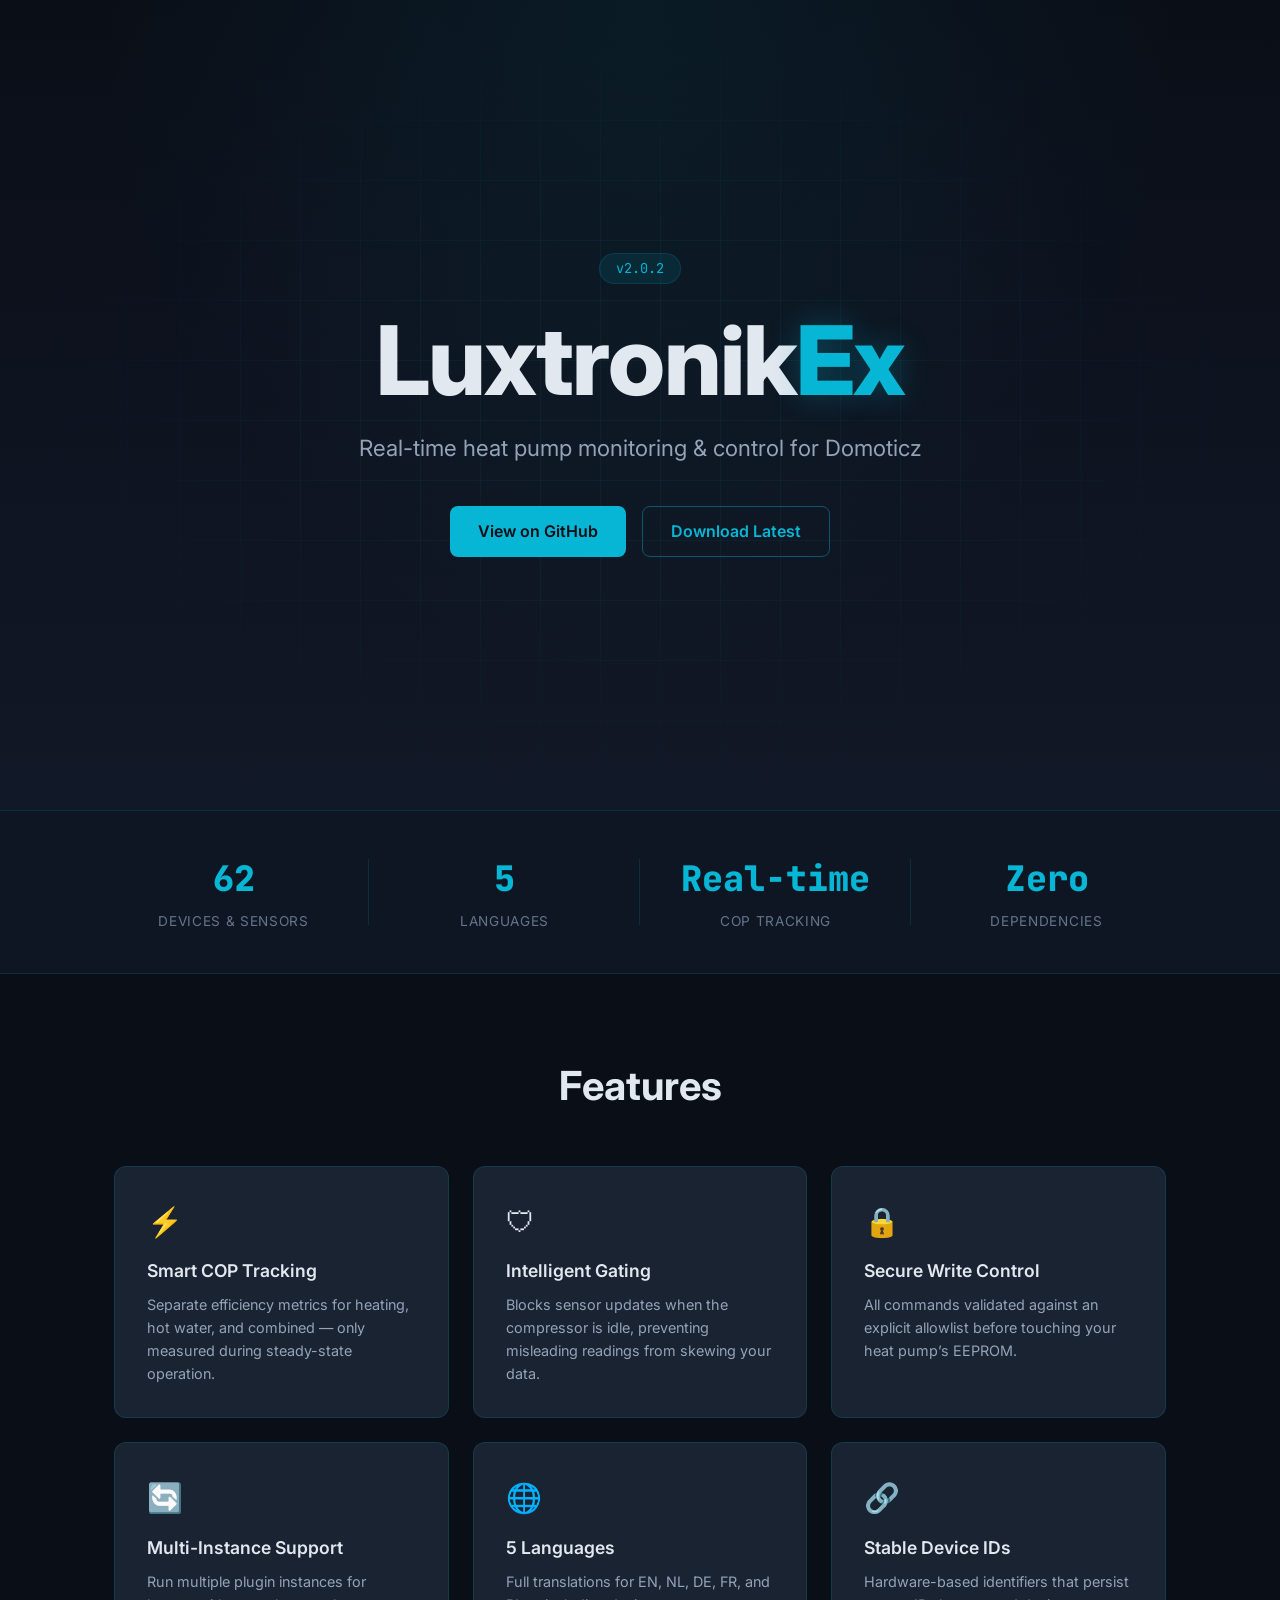
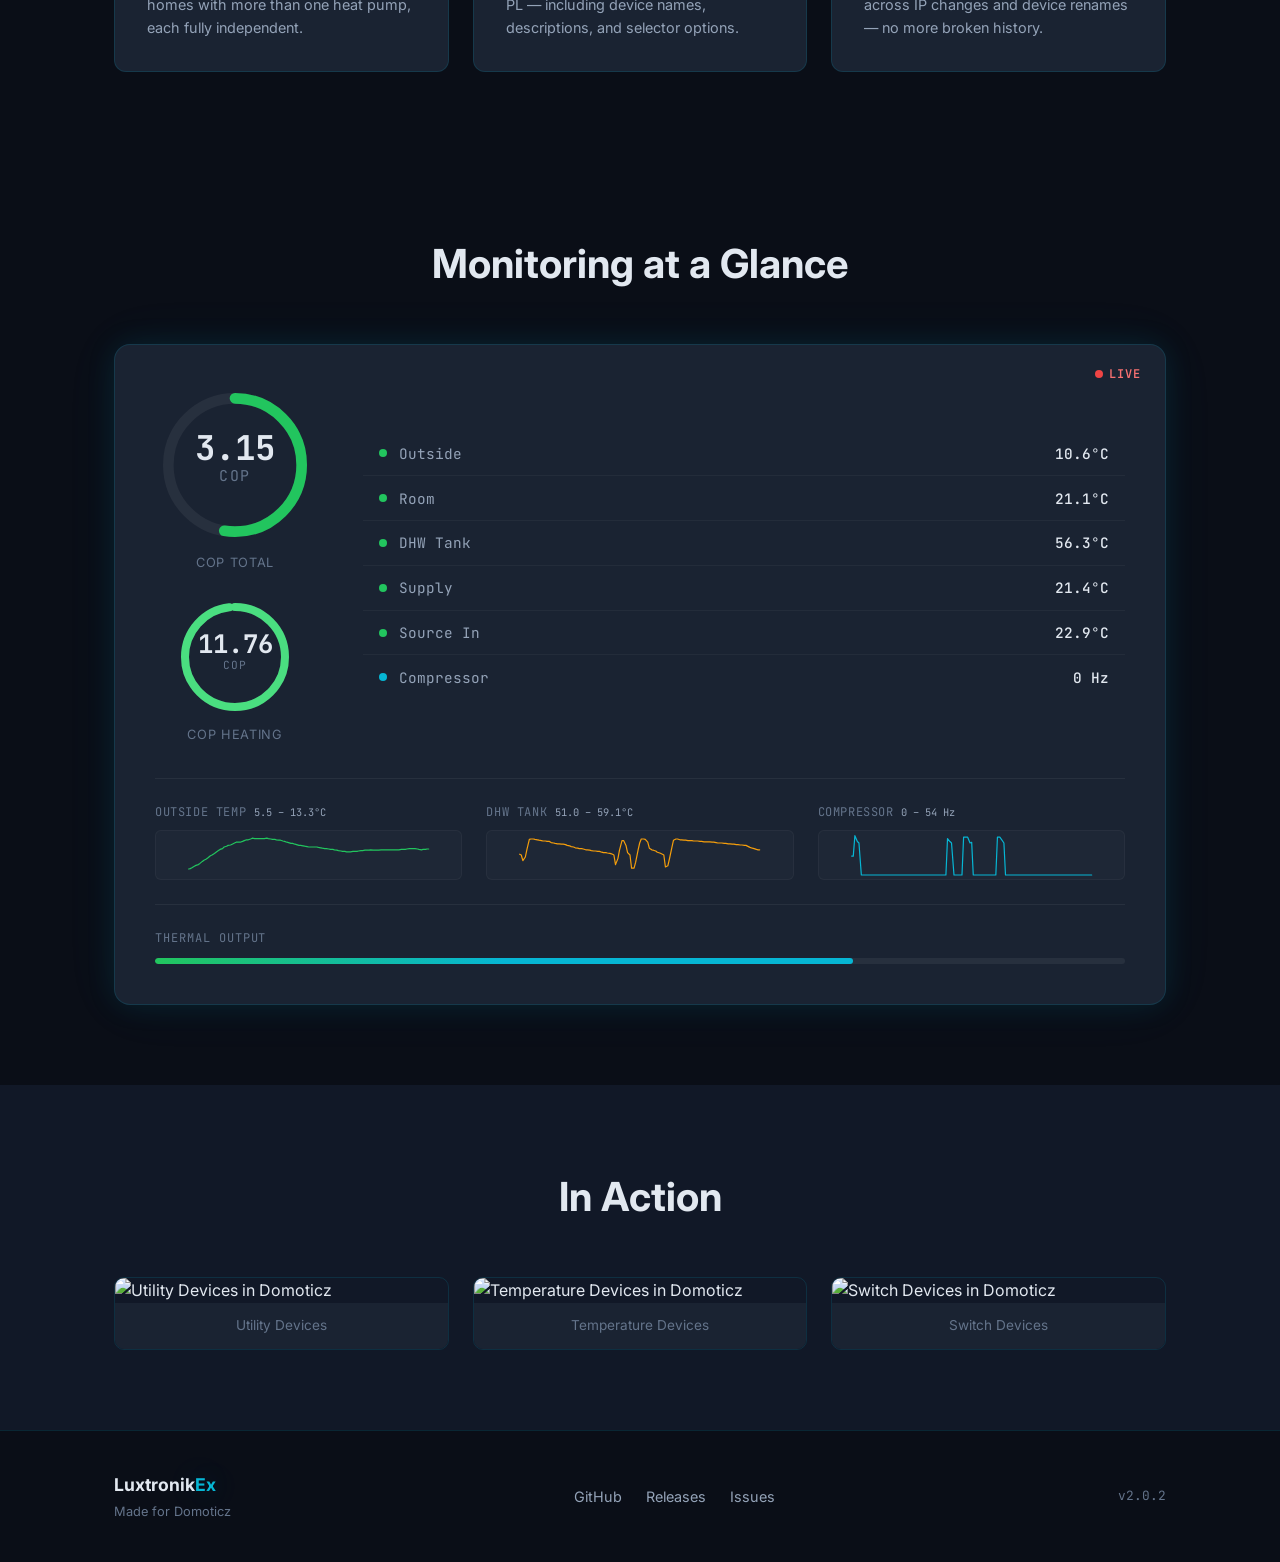
==== site/index.html @ 87056dfa "fix(site): revert stats bar to plugin-focused metrics Co-Authored-By: Claude Opus 4.6 <noreply@anthr" ====
<!DOCTYPE html>
<html lang="en">
<head>
    <meta charset="UTF-8">
    <meta name="viewport" content="width=device-width, initial-scale=1.0">
    <title>Luxtronik Domoticz Plugin v2</title>
    <meta name="description" content="Real-time heat pump monitoring and control for Domoticz. 62 devices, 5 languages, smart COP tracking.">
    <link rel="preconnect" href="https://fonts.googleapis.com">
    <link rel="preconnect" href="https://fonts.gstatic.com" crossorigin>
    <link href="https://fonts.googleapis.com/css2?family=Inter:wght@400;500;600;700;800&family=JetBrains+Mono:wght@400;500&display=swap" rel="stylesheet">
    <link rel="stylesheet" href="style.css">
</head>
<body>
    <!-- Hero -->
    <section id="hero" class="hero">
        <div class="hero__grid-overlay"></div>
        <div class="container hero__content">
            <span class="hero__version">v2.0.2</span>
            <h1 class="hero__title">Luxtronik<span class="hero__title-accent">Ex</span></h1>
            <p class="hero__tagline">Real-time heat pump monitoring &amp; control for Domoticz</p>
            <div class="hero__actions">
                <a href="https://github.com/Rouzax/luxtronik-domoticz-plugin-v2" class="btn btn--primary">View on GitHub</a>
                <a href="https://github.com/Rouzax/luxtronik-domoticz-plugin-v2/releases/latest" class="btn btn--outline">Download Latest</a>
            </div>
        </div>
    </section>

    <!-- Stats -->
    <section id="stats" class="stats">
        <div class="container stats__grid">
            <div class="stats__item">
                <span class="stats__number">62</span>
                <span class="stats__label">Devices &amp; Sensors</span>
            </div>
            <div class="stats__item">
                <span class="stats__number">5</span>
                <span class="stats__label">Languages</span>
            </div>
            <div class="stats__item">
                <span class="stats__number">Real-time</span>
                <span class="stats__label">COP Tracking</span>
            </div>
            <div class="stats__item">
                <span class="stats__number">Zero</span>
                <span class="stats__label">Dependencies</span>
            </div>
        </div>
    </section>

    <!-- Features -->
    <section id="features" class="features">
        <div class="container">
            <h2 class="section__title">Features</h2>
            <div class="features__grid">
                <div class="feature-card">
                    <div class="feature-card__icon">&#x26A1;</div>
                    <h3 class="feature-card__title">Smart COP Tracking</h3>
                    <p class="feature-card__desc">Separate efficiency metrics for heating, hot water, and combined &mdash; only measured during steady-state operation.</p>
                </div>
                <div class="feature-card">
                    <div class="feature-card__icon">&#x1F6E1;</div>
                    <h3 class="feature-card__title">Intelligent Gating</h3>
                    <p class="feature-card__desc">Blocks sensor updates when the compressor is idle, preventing misleading readings from skewing your data.</p>
                </div>
                <div class="feature-card">
                    <div class="feature-card__icon">&#x1F512;</div>
                    <h3 class="feature-card__title">Secure Write Control</h3>
                    <p class="feature-card__desc">All commands validated against an explicit allowlist before touching your heat pump&rsquo;s EEPROM.</p>
                </div>
                <div class="feature-card">
                    <div class="feature-card__icon">&#x1F504;</div>
                    <h3 class="feature-card__title">Multi-Instance Support</h3>
                    <p class="feature-card__desc">Run multiple plugin instances for homes with more than one heat pump, each fully independent.</p>
                </div>
                <div class="feature-card">
                    <div class="feature-card__icon">&#x1F310;</div>
                    <h3 class="feature-card__title">5 Languages</h3>
                    <p class="feature-card__desc">Full translations for EN, NL, DE, FR, and PL &mdash; including device names, descriptions, and selector options.</p>
                </div>
                <div class="feature-card">
                    <div class="feature-card__icon">&#x1F517;</div>
                    <h3 class="feature-card__title">Stable Device IDs</h3>
                    <p class="feature-card__desc">Hardware-based identifiers that persist across IP changes and device renames &mdash; no more broken history.</p>
                </div>
            </div>
        </div>
    </section>

    <!-- Dashboard Preview -->
    <section id="dashboard" class="dashboard">
        <div class="container">
            <h2 class="section__title">Monitoring at a Glance</h2>
            <div class="dashboard__panel">
                <div class="dashboard__live-badge">
                    <span class="dashboard__live-dot"></span>
                    LIVE
                </div>
                <div class="dashboard__content">
                    <div class="dashboard__gauges">
                        <div class="dashboard__gauge-block">
                            <svg class="dashboard__gauge" viewBox="0 0 120 120" width="160" height="160">
                                <circle class="dashboard__gauge-track" cx="60" cy="60" r="50" />
                                <circle class="dashboard__gauge-fill dashboard__gauge-fill--cop1" cx="60" cy="60" r="50" />
                                <text x="60" y="56" class="dashboard__gauge-value">3.15</text>
                                <text x="60" y="72" class="dashboard__gauge-unit">COP</text>
                            </svg>
                            <span class="dashboard__gauge-label">COP Total</span>
                        </div>
                        <div class="dashboard__gauge-block dashboard__gauge-block--small">
                            <svg class="dashboard__gauge" viewBox="0 0 120 120" width="120" height="120">
                                <circle class="dashboard__gauge-track" cx="60" cy="60" r="50" />
                                <circle class="dashboard__gauge-fill dashboard__gauge-fill--cop2" cx="60" cy="60" r="50" />
                                <text x="60" y="56" class="dashboard__gauge-value">11.76</text>
                                <text x="60" y="72" class="dashboard__gauge-unit">COP</text>
                            </svg>
                            <span class="dashboard__gauge-label">COP Heating</span>
                        </div>
                    </div>
                    <div class="dashboard__metrics">
                        <div class="dashboard__metric">
                            <span class="dashboard__dot dashboard__dot--green"></span>
                            <span class="dashboard__metric-name">Outside</span>
                            <span class="dashboard__metric-value">10.6°C</span>
                        </div>
                        <div class="dashboard__metric">
                            <span class="dashboard__dot dashboard__dot--green"></span>
                            <span class="dashboard__metric-name">Room</span>
                            <span class="dashboard__metric-value">21.1°C</span>
                        </div>
                        <div class="dashboard__metric">
                            <span class="dashboard__dot dashboard__dot--green"></span>
                            <span class="dashboard__metric-name">DHW Tank</span>
                            <span class="dashboard__metric-value">56.3°C</span>
                        </div>
                        <div class="dashboard__metric">
                            <span class="dashboard__dot dashboard__dot--green"></span>
                            <span class="dashboard__metric-name">Supply</span>
                            <span class="dashboard__metric-value">21.4°C</span>
                        </div>
                        <div class="dashboard__metric">
                            <span class="dashboard__dot dashboard__dot--green"></span>
                            <span class="dashboard__metric-name">Source In</span>
                            <span class="dashboard__metric-value">22.9°C</span>
                        </div>
                        <div class="dashboard__metric">
                            <span class="dashboard__dot dashboard__dot--cyan dashboard__dot--pulse"></span>
                            <span class="dashboard__metric-name">Compressor</span>
                            <span class="dashboard__metric-value">0 Hz</span>
                        </div>
                    </div>
                </div>
                <div class="dashboard__sparklines">
                    <div class="dashboard__sparkline">
                        <span class="dashboard__sparkline-label">Outside Temp <span class="dashboard__sparkline-range">5.5 – 13.3°C</span></span>
                        <svg viewBox="0 0 300 60" class="dashboard__sparkline-svg">
                            <path class="dashboard__sparkline-path dashboard__sparkline-path--temp" d="M0.0,47.5 L2.0,47.0 L4.0,46.0 L7.1,44.0 L9.1,43.0 L12.1,42.0 L14.1,40.5 L17.1,38.0 L19.1,36.5 L22.1,35.0 L24.2,33.5 L27.2,31.0 L29.2,30.0 L32.2,28.0 L34.2,26.5 L37.2,24.5 L39.3,23.0 L42.3,22.0 L44.3,20.0 L47.3,19.0 L49.3,18.0 L52.3,17.5 L54.4,16.5 L57.4,15.0 L59.4,14.0 L62.4,14.0 L64.4,14.0 L67.4,13.0 L69.5,12.0 L72.5,11.0 L74.5,11.0 L77.5,10.0 L79.5,9.0 L82.6,9.5 L84.6,9.5 L87.6,9.5 L89.6,9.5 L92.6,9.5 L94.6,9.5 L97.7,9.0 L99.7,9.5 L102.7,10.0 L104.7,10.5 L107.7,10.5 L109.7,11.0 L112.8,11.5 L114.8,11.5 L117.8,12.5 L119.8,13.0 L122.8,14.0 L124.8,14.5 L127.9,15.5 L129.9,15.5 L132.9,16.5 L134.9,17.0 L137.9,18.0 L139.9,18.0 L143.0,18.5 L145.0,19.0 L148.0,19.5 L150.0,20.0 L152.0,20.0 L155.0,20.0 L157.0,20.0 L160.1,20.0 L162.1,20.5 L165.1,21.0 L167.1,21.5 L170.1,22.0 L172.1,22.0 L175.2,22.5 L177.2,23.0 L180.2,23.0 L182.2,23.5 L185.2,24.0 L187.2,24.5 L190.3,25.0 L192.3,25.5 L195.3,25.5 L197.3,26.0 L200.3,26.0 L202.3,26.0 L205.4,25.5 L207.4,25.5 L210.4,25.5 L212.4,25.0 L215.4,24.5 L217.4,24.5 L220.5,24.0 L222.5,24.0 L225.5,24.0 L227.5,23.5 L230.5,24.0 L232.6,24.0 L235.6,24.0 L237.6,24.0 L240.6,23.5 L242.6,23.5 L245.6,23.5 L247.7,23.5 L250.7,23.5 L252.7,23.5 L255.7,23.5 L257.7,23.5 L260.7,23.5 L262.8,23.5 L265.8,23.0 L267.8,23.0 L270.8,23.0 L272.8,22.5 L275.8,22.0 L277.9,22.0 L280.9,22.0 L282.9,22.0 L285.9,22.5 L287.9,23.0 L290.9,23.5 L293.0,23.0 L296.0,23.0 L298.0,22.5 L300.0,22.5" />
                        </svg>
                    </div>
                    <div class="dashboard__sparkline">
                        <span class="dashboard__sparkline-label">DHW Tank <span class="dashboard__sparkline-range">51.0 – 59.1°C</span></span>
                        <svg viewBox="0 0 300 60" class="dashboard__sparkline-svg">
                            <path class="dashboard__sparkline-path dashboard__sparkline-path--dhw" d="M0.0,29.0 L2.0,30.0 L4.0,37.0 L7.1,32.5 L9.1,23.0 L12.1,10.5 L14.1,10.0 L17.1,10.0 L19.1,10.5 L22.1,11.0 L24.2,11.5 L27.2,12.0 L29.2,12.5 L32.2,12.5 L34.2,13.0 L37.2,13.0 L39.3,14.5 L42.3,15.0 L44.3,15.5 L47.3,16.0 L49.3,16.0 L52.3,16.5 L54.4,16.5 L57.4,17.0 L59.4,18.0 L62.4,18.5 L64.4,19.5 L67.4,20.0 L69.5,21.0 L72.5,21.5 L74.5,22.0 L77.5,22.0 L79.5,22.5 L82.6,23.5 L84.6,23.5 L87.6,24.0 L89.6,24.5 L92.6,25.0 L94.6,25.0 L97.7,25.5 L99.7,25.5 L102.7,26.5 L104.7,27.0 L107.7,27.0 L109.7,27.5 L112.8,28.0 L114.8,28.5 L117.8,30.0 L119.8,42.0 L122.8,34.5 L124.8,24.0 L127.9,12.0 L129.9,12.0 L132.9,18.0 L134.9,27.0 L137.9,30.0 L139.9,46.5 L143.0,46.5 L145.0,39.0 L148.0,24.0 L150.0,15.0 L152.0,10.0 L155.0,10.0 L157.0,10.5 L160.1,14.0 L162.1,21.5 L165.1,23.5 L167.1,24.0 L170.1,25.0 L172.1,26.5 L175.2,27.5 L177.2,28.5 L180.2,30.0 L182.2,45.0 L185.2,43.5 L187.2,35.0 L190.3,20.5 L192.3,11.5 L195.3,10.0 L197.3,10.0 L200.3,11.0 L202.3,11.0 L205.4,11.5 L207.4,11.5 L210.4,12.0 L212.4,12.0 L215.4,12.0 L217.4,12.5 L220.5,12.5 L222.5,12.5 L225.5,13.0 L227.5,13.0 L230.5,13.5 L232.6,13.5 L235.6,13.5 L237.6,13.5 L240.6,14.0 L242.6,14.0 L245.6,14.5 L247.7,15.0 L250.7,15.0 L252.7,15.0 L255.7,15.5 L257.7,15.5 L260.7,16.0 L262.8,16.0 L265.8,16.5 L267.8,16.5 L270.8,17.0 L272.8,17.0 L275.8,17.5 L277.9,17.5 L280.9,18.0 L282.9,18.0 L285.9,19.5 L287.9,20.5 L290.9,21.5 L293.0,22.0 L296.0,23.0 L298.0,23.5 L300.0,23.5" />
                        </svg>
                    </div>
                    <div class="dashboard__sparkline">
                        <span class="dashboard__sparkline-label">Compressor <span class="dashboard__sparkline-range">0 – 54 Hz</span></span>
                        <svg viewBox="0 0 300 60" class="dashboard__sparkline-svg">
                            <path class="dashboard__sparkline-path dashboard__sparkline-path--comp" d="M0.0,31.4 L2.0,31.4 L4.0,5.9 L7.1,13.2 L9.1,15.0 L12.1,55.0 L14.1,55.0 L17.1,55.0 L19.1,55.0 L22.1,55.0 L24.2,55.0 L27.2,55.0 L29.2,55.0 L32.2,55.0 L34.2,55.0 L37.2,55.0 L39.3,55.0 L42.3,55.0 L44.3,55.0 L47.3,55.0 L49.3,55.0 L52.3,55.0 L54.4,55.0 L57.4,55.0 L59.4,55.0 L62.4,55.0 L64.4,55.0 L67.4,55.0 L69.5,55.0 L72.5,55.0 L74.5,55.0 L77.5,55.0 L79.5,55.0 L82.6,55.0 L84.6,55.0 L87.6,55.0 L89.6,55.0 L92.6,55.0 L94.6,55.0 L97.7,55.0 L99.7,55.0 L102.7,55.0 L104.7,55.0 L107.7,55.0 L109.7,55.0 L112.8,55.0 L114.8,55.0 L117.8,55.0 L119.8,9.5 L122.8,13.2 L124.8,15.0 L127.9,55.0 L129.9,55.0 L132.9,55.0 L134.9,55.0 L137.9,55.0 L139.9,7.7 L143.0,7.7 L145.0,7.7 L148.0,15.0 L150.0,14.1 L152.0,55.0 L155.0,55.0 L157.0,55.0 L160.1,55.0 L162.1,55.0 L165.1,55.0 L167.1,55.0 L170.1,55.0 L172.1,55.0 L175.2,55.0 L177.2,55.0 L180.2,55.0 L182.2,7.7 L185.2,7.7 L187.2,10.5 L190.3,15.0 L192.3,55.0 L195.3,55.0 L197.3,55.0 L200.3,55.0 L202.3,55.0 L205.4,55.0 L207.4,55.0 L210.4,55.0 L212.4,55.0 L215.4,55.0 L217.4,55.0 L220.5,55.0 L222.5,55.0 L225.5,55.0 L227.5,55.0 L230.5,55.0 L232.6,55.0 L235.6,55.0 L237.6,55.0 L240.6,55.0 L242.6,55.0 L245.6,55.0 L247.7,55.0 L250.7,55.0 L252.7,55.0 L255.7,55.0 L257.7,55.0 L260.7,55.0 L262.8,55.0 L265.8,55.0 L267.8,55.0 L270.8,55.0 L272.8,55.0 L275.8,55.0 L277.9,55.0 L280.9,55.0 L282.9,55.0 L285.9,55.0 L287.9,55.0 L290.9,55.0 L293.0,55.0 L296.0,55.0 L298.0,55.0 L300.0,55.0" />
                        </svg>
                    </div>
                </div>
                <div class="dashboard__thermal">
                    <span class="dashboard__thermal-label">Thermal Output</span>
                    <div class="dashboard__thermal-bar">
                        <div class="dashboard__thermal-fill"></div>
                    </div>
                </div>
            </div>
        </div>
    </section>

    <!-- Screenshots -->
    <section id="screenshots" class="screenshots">
        <div class="container">
            <h2 class="section__title">In Action</h2>
            <div class="screenshots__grid">
                <figure class="screenshot" data-full="https://github.com/user-attachments/assets/2e36ea32-a578-4e54-835f-b9cfd6835e24">
                    <img src="https://github.com/user-attachments/assets/2e36ea32-a578-4e54-835f-b9cfd6835e24" alt="Utility Devices in Domoticz" loading="lazy">
                    <figcaption>Utility Devices</figcaption>
                </figure>
                <figure class="screenshot" data-full="https://github.com/user-attachments/assets/2f9d1438-6572-4afe-9de3-2fe99d69ca8e">
                    <img src="https://github.com/user-attachments/assets/2f9d1438-6572-4afe-9de3-2fe99d69ca8e" alt="Temperature Devices in Domoticz" loading="lazy">
                    <figcaption>Temperature Devices</figcaption>
                </figure>
                <figure class="screenshot" data-full="https://github.com/user-attachments/assets/fa9195f6-0780-49e6-961f-196bc92405cb">
                    <img src="https://github.com/user-attachments/assets/fa9195f6-0780-49e6-961f-196bc92405cb" alt="Switch Devices in Domoticz" loading="lazy">
                    <figcaption>Switch Devices</figcaption>
                </figure>
            </div>
        </div>
    </section>

    <!-- Footer -->
    <footer id="footer" class="footer">
        <div class="container footer__content">
            <div class="footer__brand">
                <span class="footer__name">Luxtronik<span class="hero__title-accent">Ex</span></span>
                <span class="footer__sub">Made for Domoticz</span>
            </div>
            <nav class="footer__links">
                <a href="https://github.com/Rouzax/luxtronik-domoticz-plugin-v2">GitHub</a>
                <a href="https://github.com/Rouzax/luxtronik-domoticz-plugin-v2/releases">Releases</a>
                <a href="https://github.com/Rouzax/luxtronik-domoticz-plugin-v2/issues">Issues</a>
            </nav>
            <span class="footer__version">v2.0.2</span>
        </div>
    </footer>

    <!-- Lightbox -->
    <div id="lightbox" class="lightbox" hidden>
        <button class="lightbox__close" aria-label="Close">&times;</button>
        <img class="lightbox__img" src="" alt="">
    </div>

    <script src="script.js"></script>
</body>
</html>
---- site/style.css ----
/* === Custom Properties === */
:root {
    --bg-primary: #0a0e17;
    --bg-secondary: #111827;
    --bg-card: #1a2332;
    --bg-stats: #0f1623;
    --text-primary: #e2e8f0;
    --text-secondary: #94a3b8;
    --text-muted: #64748b;
    --accent: #06b6d4;
    --accent-glow: rgba(6, 182, 212, 0.3);
    --accent-dim: rgba(6, 182, 212, 0.1);
    --border: rgba(6, 182, 212, 0.15);
    --border-hover: rgba(6, 182, 212, 0.4);
    --font-sans: 'Inter', -apple-system, BlinkMacSystemFont, 'Segoe UI', sans-serif;
    --font-mono: 'JetBrains Mono', 'Fira Code', monospace;
    --max-width: 1100px;
}

/* === Reset & Base === */
*, *::before, *::after { box-sizing: border-box; margin: 0; padding: 0; }

html { scroll-behavior: smooth; }

body {
    font-family: var(--font-sans);
    background: var(--bg-primary);
    color: var(--text-primary);
    line-height: 1.6;
    -webkit-font-smoothing: antialiased;
}

a { color: var(--accent); text-decoration: none; }
a:hover { text-decoration: underline; }

img { max-width: 100%; height: auto; display: block; }

.container { max-width: var(--max-width); margin: 0 auto; padding: 0 1.5rem; }

/* === Hero === */
.hero {
    position: relative;
    min-height: 90vh;
    display: flex;
    align-items: center;
    justify-content: center;
    text-align: center;
    overflow: hidden;
    background: radial-gradient(ellipse at 50% 0%, rgba(6, 182, 212, 0.08) 0%, transparent 60%),
                linear-gradient(180deg, var(--bg-primary) 0%, var(--bg-secondary) 100%);
}

.hero__grid-overlay {
    position: absolute;
    inset: 0;
    background-image:
        linear-gradient(var(--border) 1px, transparent 1px),
        linear-gradient(90deg, var(--border) 1px, transparent 1px);
    background-size: 60px 60px;
    opacity: 0.4;
    mask-image: radial-gradient(ellipse at center, black 30%, transparent 70%);
    -webkit-mask-image: radial-gradient(ellipse at center, black 30%, transparent 70%);
}

.hero__content { position: relative; z-index: 1; }

.hero__version {
    display: inline-block;
    font-family: var(--font-mono);
    font-size: 0.85rem;
    color: var(--accent);
    background: var(--accent-dim);
    border: 1px solid var(--border);
    border-radius: 999px;
    padding: 0.25rem 1rem;
    margin-bottom: 1.5rem;
}

.hero__title {
    font-size: clamp(3rem, 8vw, 6rem);
    font-weight: 800;
    letter-spacing: -0.02em;
    line-height: 1.1;
    margin-bottom: 1rem;
}

.hero__title-accent {
    color: var(--accent);
    text-shadow: 0 0 30px var(--accent-glow);
}

.hero__tagline {
    font-size: clamp(1.1rem, 2.5vw, 1.4rem);
    color: var(--text-secondary);
    max-width: 600px;
    margin: 0 auto 2.5rem;
}

.hero__actions { display: flex; gap: 1rem; justify-content: center; flex-wrap: wrap; }

/* === Buttons === */
.btn {
    display: inline-flex;
    align-items: center;
    gap: 0.5rem;
    padding: 0.75rem 1.75rem;
    border-radius: 8px;
    font-weight: 600;
    font-size: 1rem;
    transition: all 0.2s ease;
    cursor: pointer;
    text-decoration: none;
}

.btn--primary {
    background: var(--accent);
    color: var(--bg-primary);
}
.btn--primary:hover {
    background: #22d3ee;
    box-shadow: 0 0 20px var(--accent-glow);
    text-decoration: none;
}

.btn--outline {
    background: transparent;
    color: var(--accent);
    border: 1px solid var(--border-hover);
}
.btn--outline:hover {
    background: var(--accent-dim);
    border-color: var(--accent);
    text-decoration: none;
}

/* === Stats Bar === */
.stats {
    background: var(--bg-stats);
    border-top: 1px solid var(--border);
    border-bottom: 1px solid var(--border);
    padding: 2.5rem 0;
}

.stats__grid {
    display: grid;
    grid-template-columns: repeat(4, 1fr);
    gap: 2rem;
    text-align: center;
}

.stats__item {
    display: flex;
    flex-direction: column;
    gap: 0.25rem;
    position: relative;
}

.stats__item:not(:last-child)::after {
    content: '';
    position: absolute;
    right: -1rem;
    top: 10%;
    height: 80%;
    width: 1px;
    background: var(--border);
}

.stats__number {
    font-size: clamp(1.5rem, 3vw, 2.2rem);
    font-weight: 800;
    color: var(--accent);
    font-family: var(--font-mono);
}

.stats__label {
    font-size: 0.85rem;
    color: var(--text-muted);
    text-transform: uppercase;
    letter-spacing: 0.05em;
}

.stats__number--animated {
    opacity: 0;
    transition: opacity 0.8s ease-out;
}

.stats__number--animated.is-visible {
    opacity: 1;
}

@media (max-width: 640px) {
    .stats__grid { grid-template-columns: repeat(2, 1fr); }
    .stats__item:nth-child(2)::after { display: none; }
}

/* === Section Title === */
.section__title {
    text-align: center;
    font-size: clamp(1.8rem, 4vw, 2.5rem);
    font-weight: 700;
    margin-bottom: 3rem;
    color: var(--text-primary);
}

/* === Features === */
.features {
    padding: 5rem 0;
    background: var(--bg-primary);
}

.features__grid {
    display: grid;
    grid-template-columns: repeat(3, 1fr);
    gap: 1.5rem;
}

.feature-card {
    background: var(--bg-card);
    border: 1px solid var(--border);
    border-radius: 12px;
    padding: 2rem;
    transition: border-color 0.2s ease, box-shadow 0.2s ease;
}

.feature-card:hover {
    border-color: var(--border-hover);
    box-shadow: 0 0 20px var(--accent-dim);
}

.feature-card__icon {
    font-size: 1.8rem;
    margin-bottom: 0.75rem;
}

.feature-card__title {
    font-size: 1.1rem;
    font-weight: 600;
    margin-bottom: 0.5rem;
    color: var(--text-primary);
}

.feature-card__desc {
    font-size: 0.9rem;
    color: var(--text-secondary);
    line-height: 1.6;
}

@media (max-width: 900px) {
    .features__grid { grid-template-columns: repeat(2, 1fr); }
}

@media (max-width: 640px) {
    .features__grid { grid-template-columns: 1fr; }
}

/* === Dashboard Preview === */
.dashboard {
    padding: 5rem 0;
    background: var(--bg-primary);
}

.dashboard__panel {
    position: relative;
    background: var(--bg-card);
    border: 1px solid var(--border);
    border-radius: 16px;
    padding: 2.5rem;
    box-shadow: 0 0 30px var(--accent-dim), 0 0 60px rgba(6, 182, 212, 0.05);
}

.dashboard__live-badge {
    position: absolute;
    top: 1.25rem;
    right: 1.5rem;
    display: flex;
    align-items: center;
    gap: 0.4rem;
    font-family: var(--font-mono);
    font-size: 0.75rem;
    font-weight: 600;
    color: #f87171;
    text-transform: uppercase;
    letter-spacing: 0.08em;
}

.dashboard__live-dot {
    width: 8px;
    height: 8px;
    border-radius: 50%;
    background: #ef4444;
    animation: pulse 1.5s ease-in-out infinite;
}

.dashboard__content {
    display: grid;
    grid-template-columns: auto 1fr;
    gap: 3rem;
    align-items: center;
}

.dashboard__gauges {
    display: flex;
    flex-direction: column;
    align-items: center;
    gap: 1.5rem;
}

.dashboard__gauge-block {
    display: flex;
    flex-direction: column;
    align-items: center;
    gap: 0.5rem;
}

.dashboard__gauge-label {
    font-size: 0.8rem;
    color: var(--text-muted);
    text-transform: uppercase;
    letter-spacing: 0.05em;
}

.dashboard__gauge-track {
    fill: none;
    stroke: rgba(255, 255, 255, 0.06);
    stroke-width: 8;
}

.dashboard__gauge-fill {
    fill: none;
    stroke-width: 8;
    stroke-linecap: round;
    transform: rotate(-90deg);
    transform-origin: center;
    stroke-dasharray: 314.16;
    stroke-dashoffset: 314.16;
}

.dashboard__gauge-fill--cop1 {
    stroke: #22c55e;
}

.dashboard__gauge-fill--cop2 {
    stroke: #4ade80;
}

.dashboard__gauge-fill.is-animated {
    animation: gauge-fill 1.8s ease-out forwards;
}

.dashboard__gauge-fill--cop1.is-animated {
    --gauge-target: 149.23;
}

.dashboard__gauge-fill--cop2.is-animated {
    --gauge-target: 6.30;
}

.dashboard__gauge-value {
    fill: var(--text-primary);
    font-family: var(--font-mono);
    font-size: 1.6rem;
    font-weight: 700;
    text-anchor: middle;
    dominant-baseline: auto;
}

.dashboard__gauge-unit {
    fill: var(--text-muted);
    font-family: var(--font-mono);
    font-size: 0.7rem;
    text-anchor: middle;
    dominant-baseline: auto;
    text-transform: uppercase;
    letter-spacing: 0.1em;
}

.dashboard__metrics {
    display: flex;
    flex-direction: column;
    gap: 0;
}

.dashboard__metric {
    display: flex;
    align-items: center;
    gap: 0.75rem;
    padding: 0.65rem 1rem;
    border-bottom: 1px solid rgba(255, 255, 255, 0.04);
    font-family: var(--font-mono);
    font-size: 0.9rem;
}

.dashboard__metric:last-child {
    border-bottom: none;
}

.dashboard__dot {
    width: 8px;
    height: 8px;
    border-radius: 50%;
    flex-shrink: 0;
}

.dashboard__dot--green {
    background: #22c55e;
}

.dashboard__dot--cyan {
    background: var(--accent);
}

.dashboard__dot--pulse {
    animation: pulse 1.5s ease-in-out infinite;
}

.dashboard__metric-name {
    color: var(--text-secondary);
    flex: 1;
}

.dashboard__metric-value {
    color: var(--text-primary);
    font-weight: 500;
}

.dashboard__thermal {
    margin-top: 1.5rem;
    padding-top: 1.5rem;
    border-top: 1px solid rgba(255, 255, 255, 0.06);
}

.dashboard__thermal-label {
    display: block;
    font-family: var(--font-mono);
    font-size: 0.75rem;
    color: var(--text-muted);
    text-transform: uppercase;
    letter-spacing: 0.08em;
    margin-bottom: 0.6rem;
}

.dashboard__thermal-bar {
    height: 6px;
    border-radius: 3px;
    background: rgba(255, 255, 255, 0.06);
    overflow: hidden;
}

.dashboard__thermal-fill {
    width: 72%;
    height: 100%;
    border-radius: 3px;
    background: linear-gradient(90deg, #22c55e, var(--accent), #06b6d4);
    animation: bar-glow 2.5s ease-in-out infinite;
}

.dashboard__sparklines {
    display: grid;
    grid-template-columns: repeat(3, 1fr);
    gap: 1.5rem;
    margin-top: 2rem;
    padding-top: 1.5rem;
    border-top: 1px solid rgba(255, 255, 255, 0.06);
}

.dashboard__sparkline {
    display: flex;
    flex-direction: column;
    gap: 0.5rem;
}

.dashboard__sparkline-label {
    font-family: var(--font-mono);
    font-size: 0.75rem;
    color: var(--text-muted);
    text-transform: uppercase;
    letter-spacing: 0.05em;
}

.dashboard__sparkline-range {
    color: var(--text-secondary);
    font-size: 0.65rem;
    text-transform: none;
    letter-spacing: normal;
}

.dashboard__sparkline-svg {
    width: 100%;
    height: 50px;
    background: rgba(255, 255, 255, 0.02);
    border-radius: 6px;
    border: 1px solid rgba(255, 255, 255, 0.04);
}

.dashboard__sparkline-path {
    fill: none;
    stroke-width: 1.5;
    stroke-linecap: round;
    stroke-linejoin: round;
}

.dashboard__sparkline-path--temp {
    stroke: #22c55e;
}

.dashboard__sparkline-path--dhw {
    stroke: #f59e0b;
}

.dashboard__sparkline-path--comp {
    stroke: var(--accent);
}

@keyframes pulse {
    0%, 100% { opacity: 1; box-shadow: 0 0 0 0 currentColor; }
    50% { opacity: 0.5; }
}

@keyframes gauge-fill {
    from { stroke-dashoffset: 314.16; }
    to { stroke-dashoffset: var(--gauge-target, 100); }
}

@keyframes bar-glow {
    0%, 100% { opacity: 0.8; filter: brightness(1); }
    50% { opacity: 1; filter: brightness(1.3); }
}

@media (max-width: 700px) {
    .dashboard__content {
        grid-template-columns: 1fr;
        justify-items: center;
    }
    .dashboard__gauges {
        flex-direction: row;
        flex-wrap: wrap;
        justify-content: center;
    }
    .dashboard__panel {
        padding: 1.5rem;
    }
    .dashboard__sparklines { grid-template-columns: 1fr; }
}

/* === Screenshots === */
.screenshots {
    padding: 5rem 0;
    background: var(--bg-secondary);
}

.screenshots__grid {
    display: grid;
    grid-template-columns: repeat(3, 1fr);
    gap: 1.5rem;
}

.screenshot {
    cursor: pointer;
    border-radius: 10px;
    overflow: hidden;
    border: 1px solid var(--border);
    transition: border-color 0.2s ease, box-shadow 0.2s ease;
}

.screenshot:hover {
    border-color: var(--border-hover);
    box-shadow: 0 0 20px var(--accent-dim);
}

.screenshot img {
    width: 100%;
    display: block;
}

.screenshot figcaption {
    padding: 0.75rem 1rem;
    font-size: 0.85rem;
    color: var(--text-muted);
    background: var(--bg-card);
    text-align: center;
}

@media (max-width: 900px) {
    .screenshots__grid { grid-template-columns: 1fr; max-width: 600px; margin: 0 auto; }
}

/* === Lightbox === */
.lightbox {
    position: fixed;
    inset: 0;
    z-index: 1000;
    background: rgba(0, 0, 0, 0.9);
    display: flex;
    align-items: center;
    justify-content: center;
    padding: 2rem;
}

.lightbox[hidden] { display: none; }

.lightbox__img {
    max-width: 90vw;
    max-height: 90vh;
    border-radius: 8px;
    box-shadow: 0 0 40px rgba(0, 0, 0, 0.5);
}

.lightbox__close {
    position: absolute;
    top: 1.5rem;
    right: 1.5rem;
    background: none;
    border: none;
    color: var(--text-primary);
    font-size: 2rem;
    cursor: pointer;
    line-height: 1;
    padding: 0.5rem;
}

/* === Footer === */
.footer {
    padding: 2.5rem 0;
    background: var(--bg-primary);
    border-top: 1px solid var(--border);
}

.footer__content {
    display: flex;
    align-items: center;
    justify-content: space-between;
    flex-wrap: wrap;
    gap: 1rem;
}

.footer__brand {
    display: flex;
    flex-direction: column;
    gap: 0.15rem;
}

.footer__name {
    font-weight: 700;
    font-size: 1.1rem;
}

.footer__sub {
    font-size: 0.8rem;
    color: var(--text-muted);
}

.footer__links {
    display: flex;
    gap: 1.5rem;
}

.footer__links a {
    font-size: 0.9rem;
    color: var(--text-secondary);
}

.footer__links a:hover { color: var(--accent); }

.footer__version {
    font-family: var(--font-mono);
    font-size: 0.8rem;
    color: var(--text-muted);
}

@media (max-width: 640px) {
    .footer__content { flex-direction: column; text-align: center; }
}
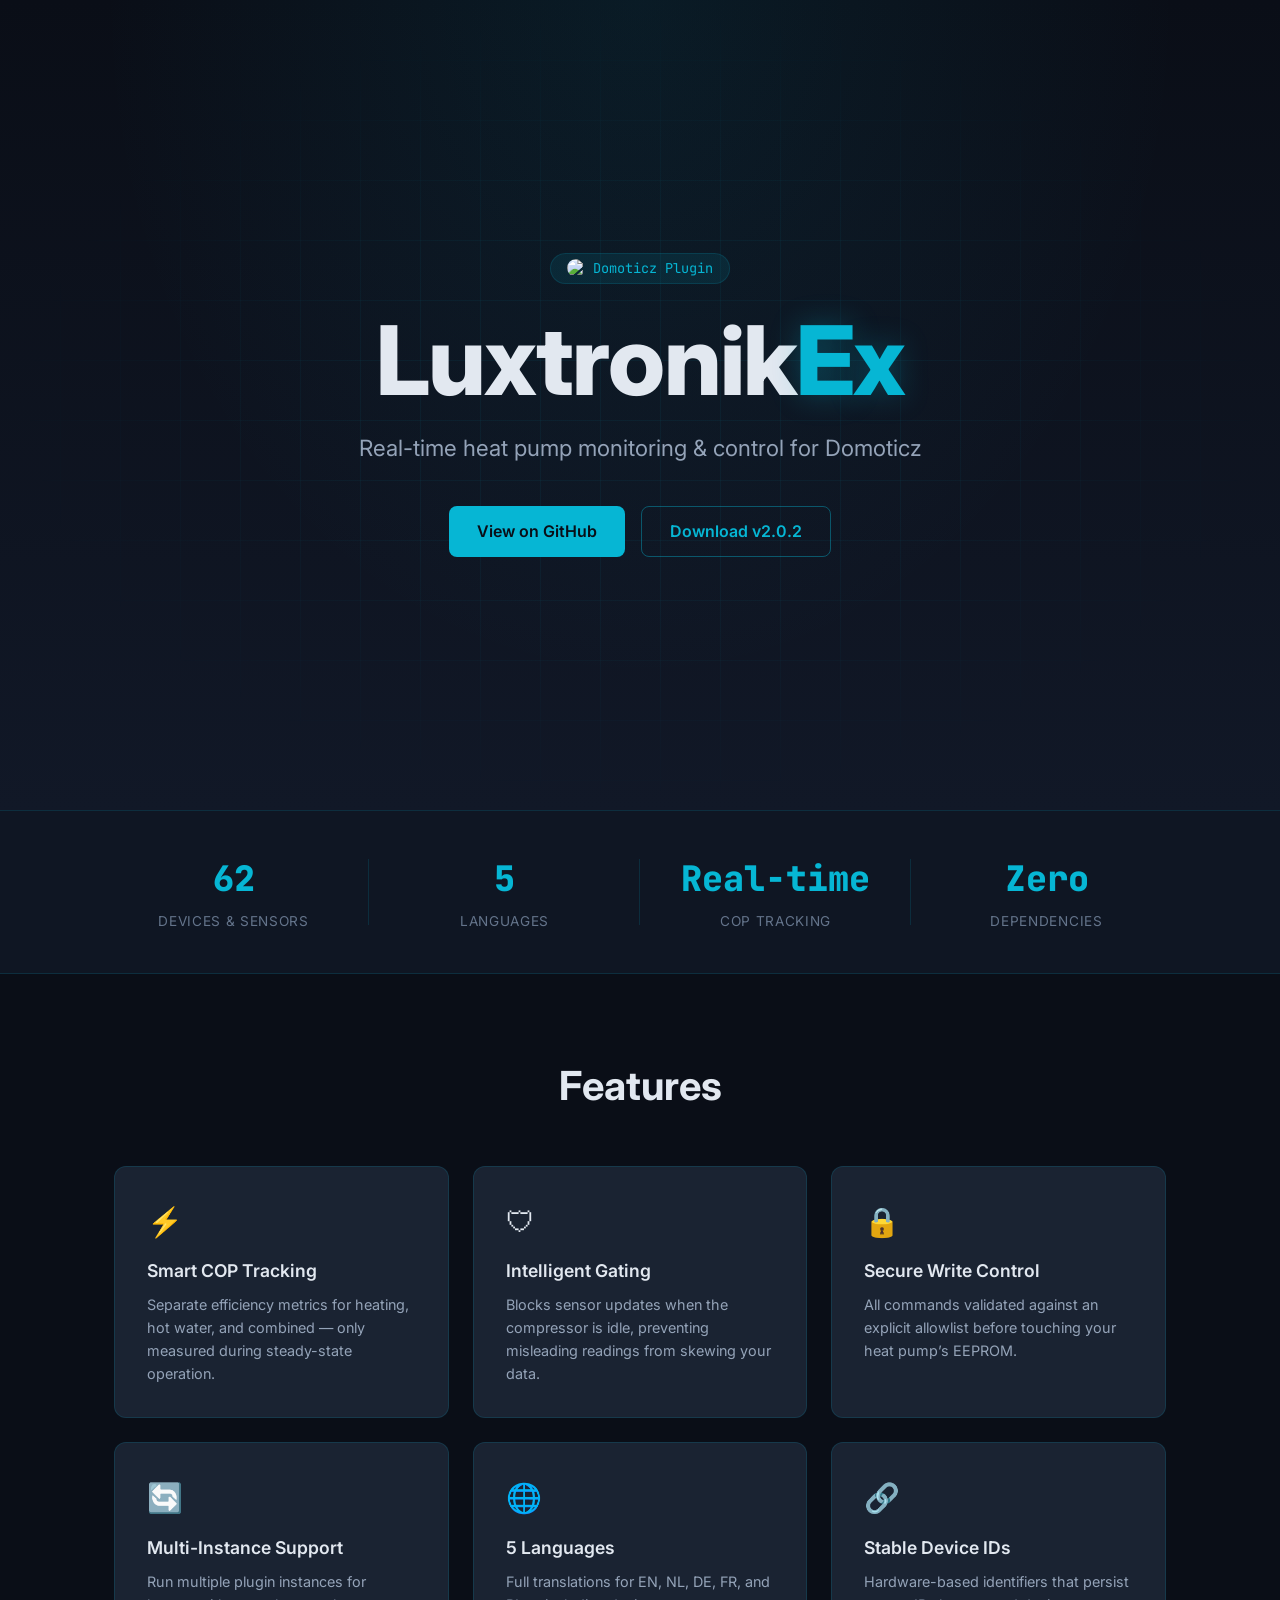
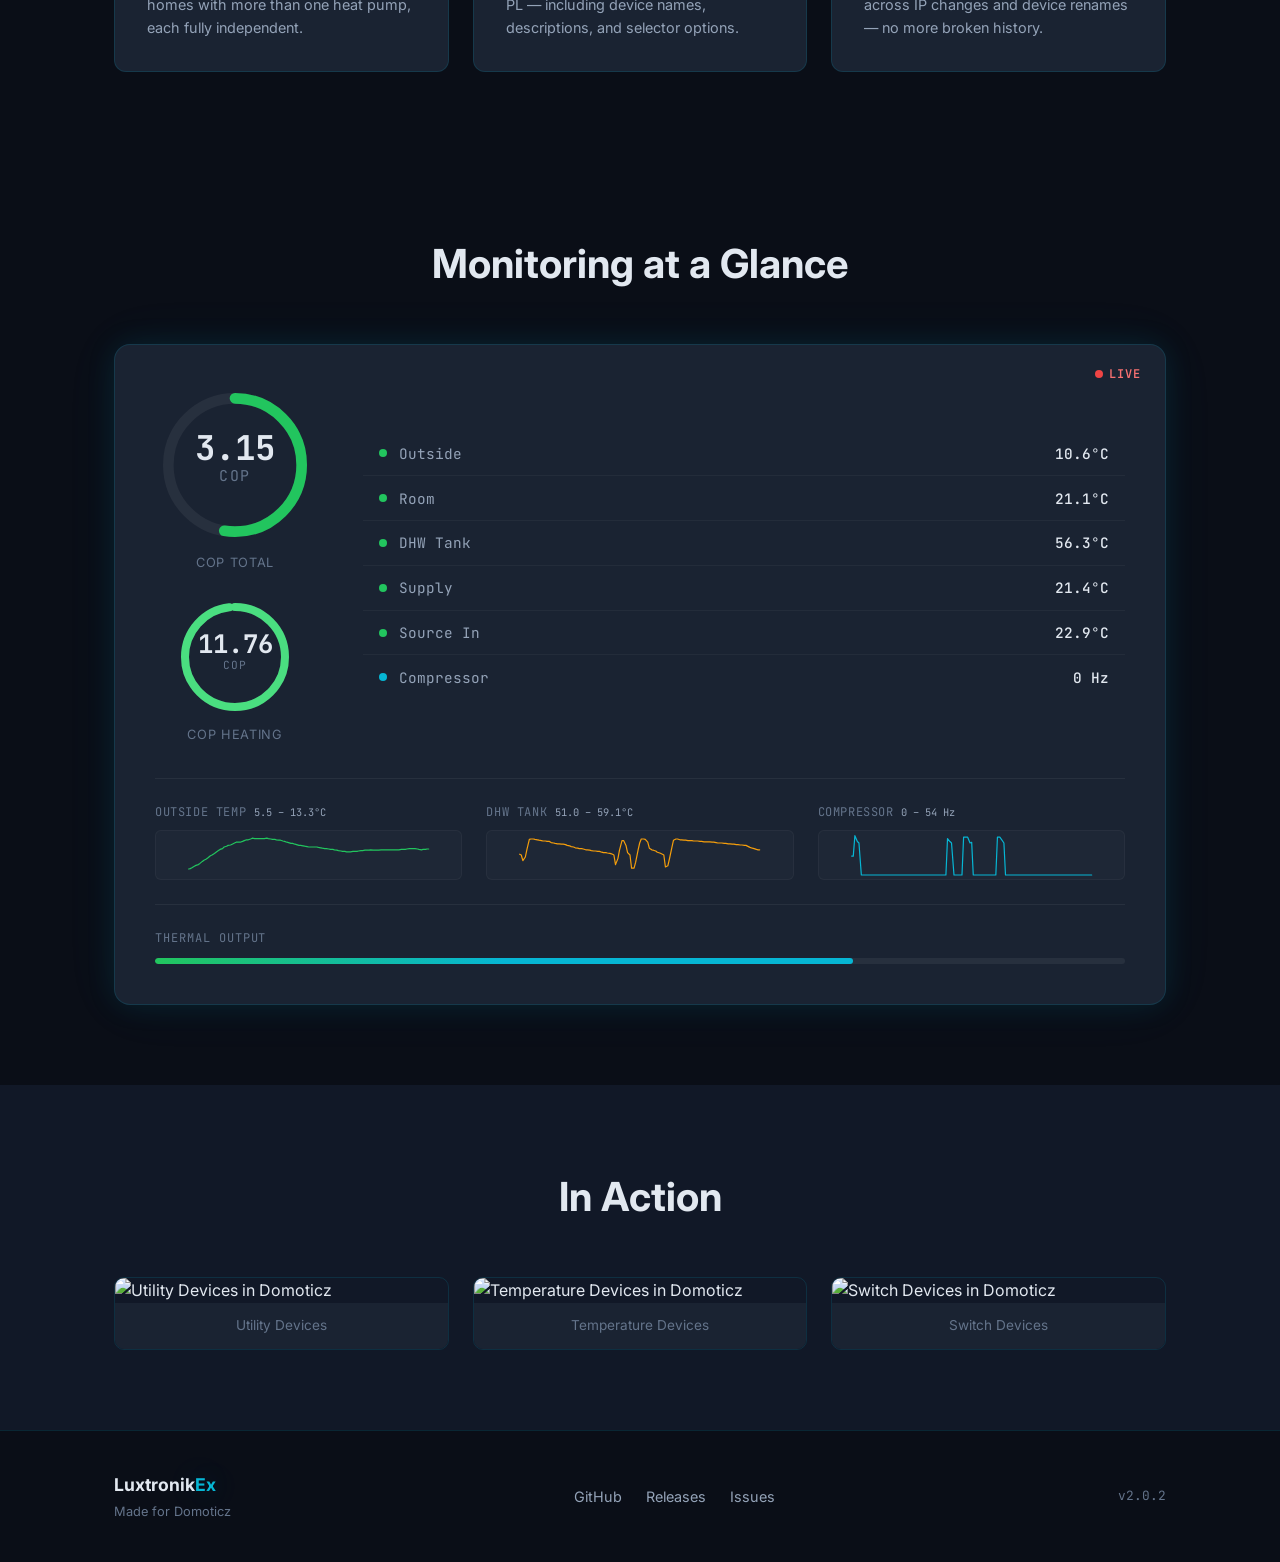
==== commit 88a0ae14: "feat(site): add Domoticz logo badge and move version to download button Co-Authored-By: Claude Opus " ====
--- a/site/index.html
+++ b/site/index.html
@@ -15,12 +15,15 @@
     <section id="hero" class="hero">
         <div class="hero__grid-overlay"></div>
         <div class="container hero__content">
-            <span class="hero__version">v2.0.2</span>
+            <span class="hero__badge">
+                <img src="https://pbs.twimg.com/profile_images/378800000268772392/de360182af3accd41f76d04bca24a516_400x400.png" alt="Domoticz" class="hero__badge-logo">
+                Domoticz Plugin
+            </span>
             <h1 class="hero__title">Luxtronik<span class="hero__title-accent">Ex</span></h1>
             <p class="hero__tagline">Real-time heat pump monitoring &amp; control for Domoticz</p>
             <div class="hero__actions">
                 <a href="https://github.com/Rouzax/luxtronik-domoticz-plugin-v2" class="btn btn--primary">View on GitHub</a>
-                <a href="https://github.com/Rouzax/luxtronik-domoticz-plugin-v2/releases/latest" class="btn btn--outline">Download Latest</a>
+                <a href="https://github.com/Rouzax/luxtronik-domoticz-plugin-v2/releases/latest" class="btn btn--outline">Download v2.0.2</a>
             </div>
         </div>
     </section>
--- a/site/style.css
+++ b/site/style.css
@@ -64,8 +64,10 @@
 
 .hero__content { position: relative; z-index: 1; }
 
-.hero__version {
-    display: inline-block;
+.hero__badge {
+    display: inline-flex;
+    align-items: center;
+    gap: 0.5rem;
     font-family: var(--font-mono);
     font-size: 0.85rem;
     color: var(--accent);
@@ -74,6 +76,12 @@
     border-radius: 999px;
     padding: 0.25rem 1rem;
     margin-bottom: 1.5rem;
+}
+
+.hero__badge-logo {
+    width: 18px;
+    height: 18px;
+    border-radius: 50%;
 }
 
 .hero__title {
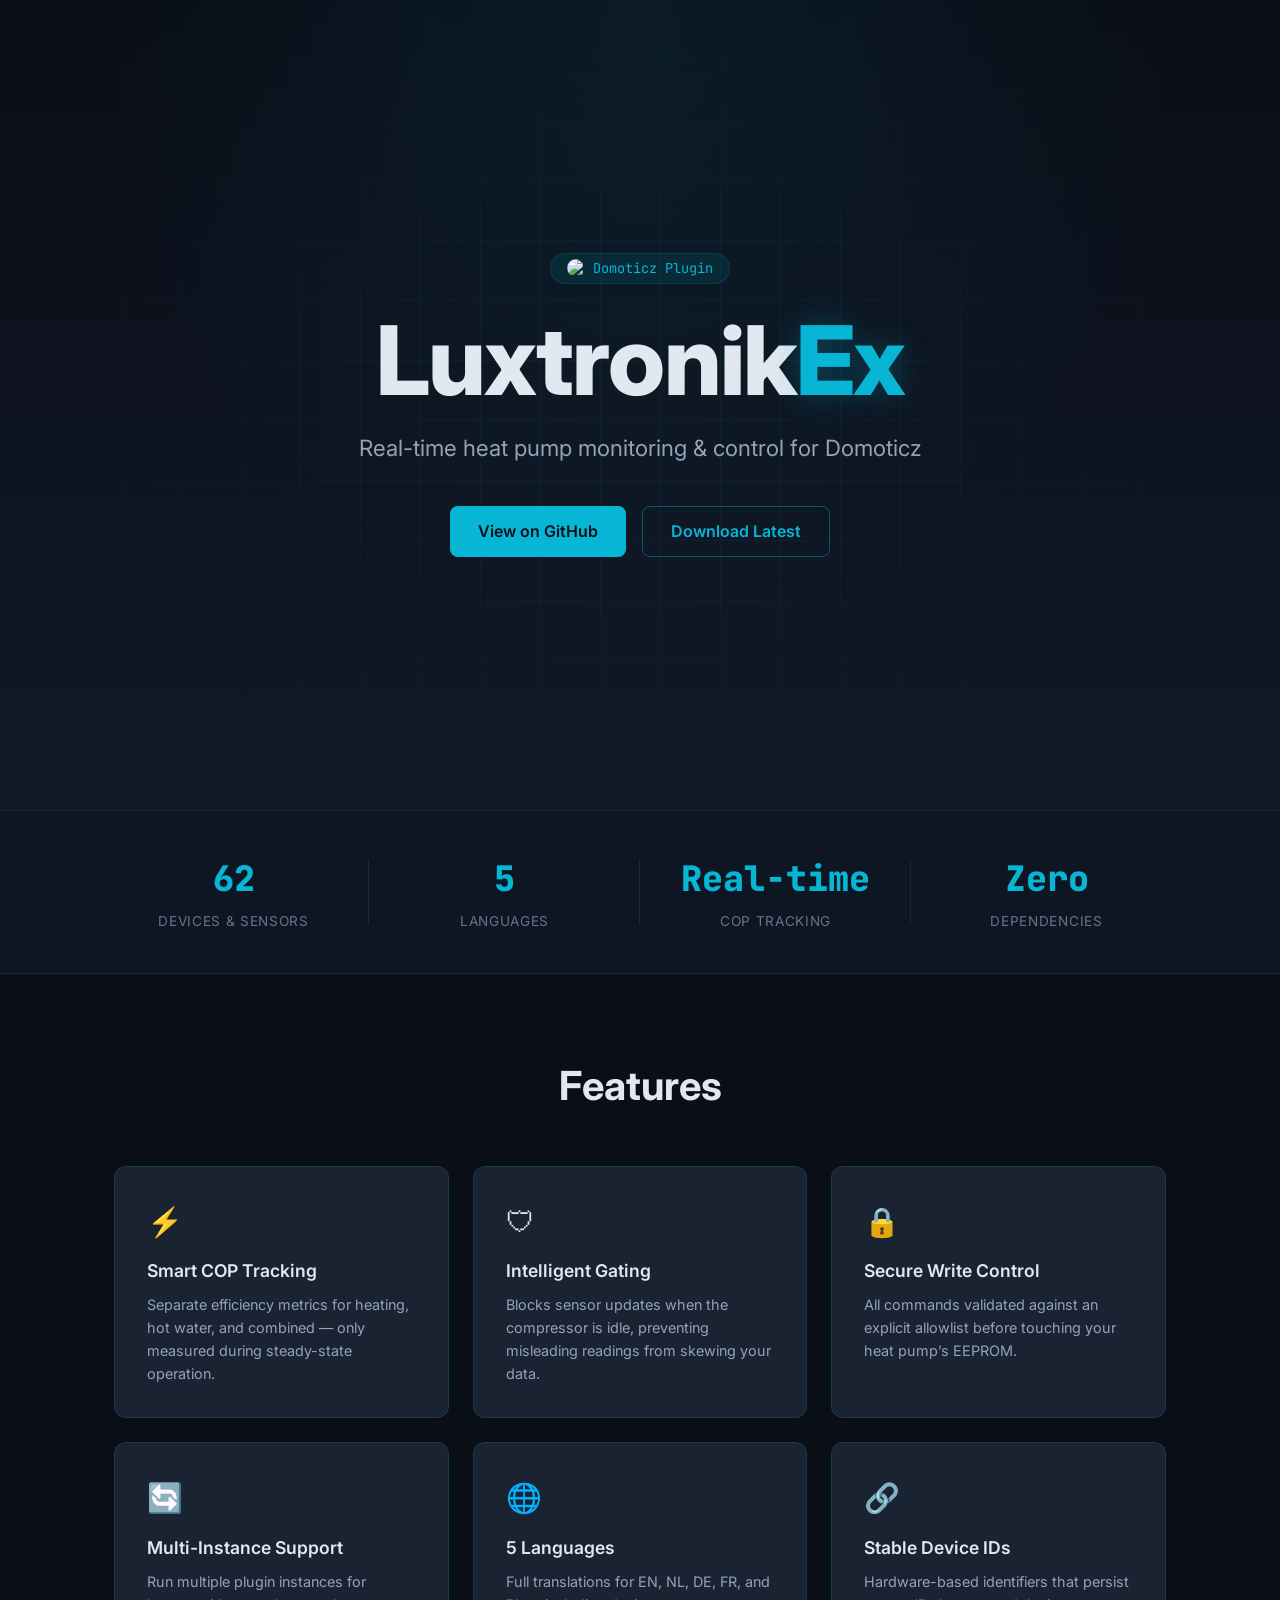
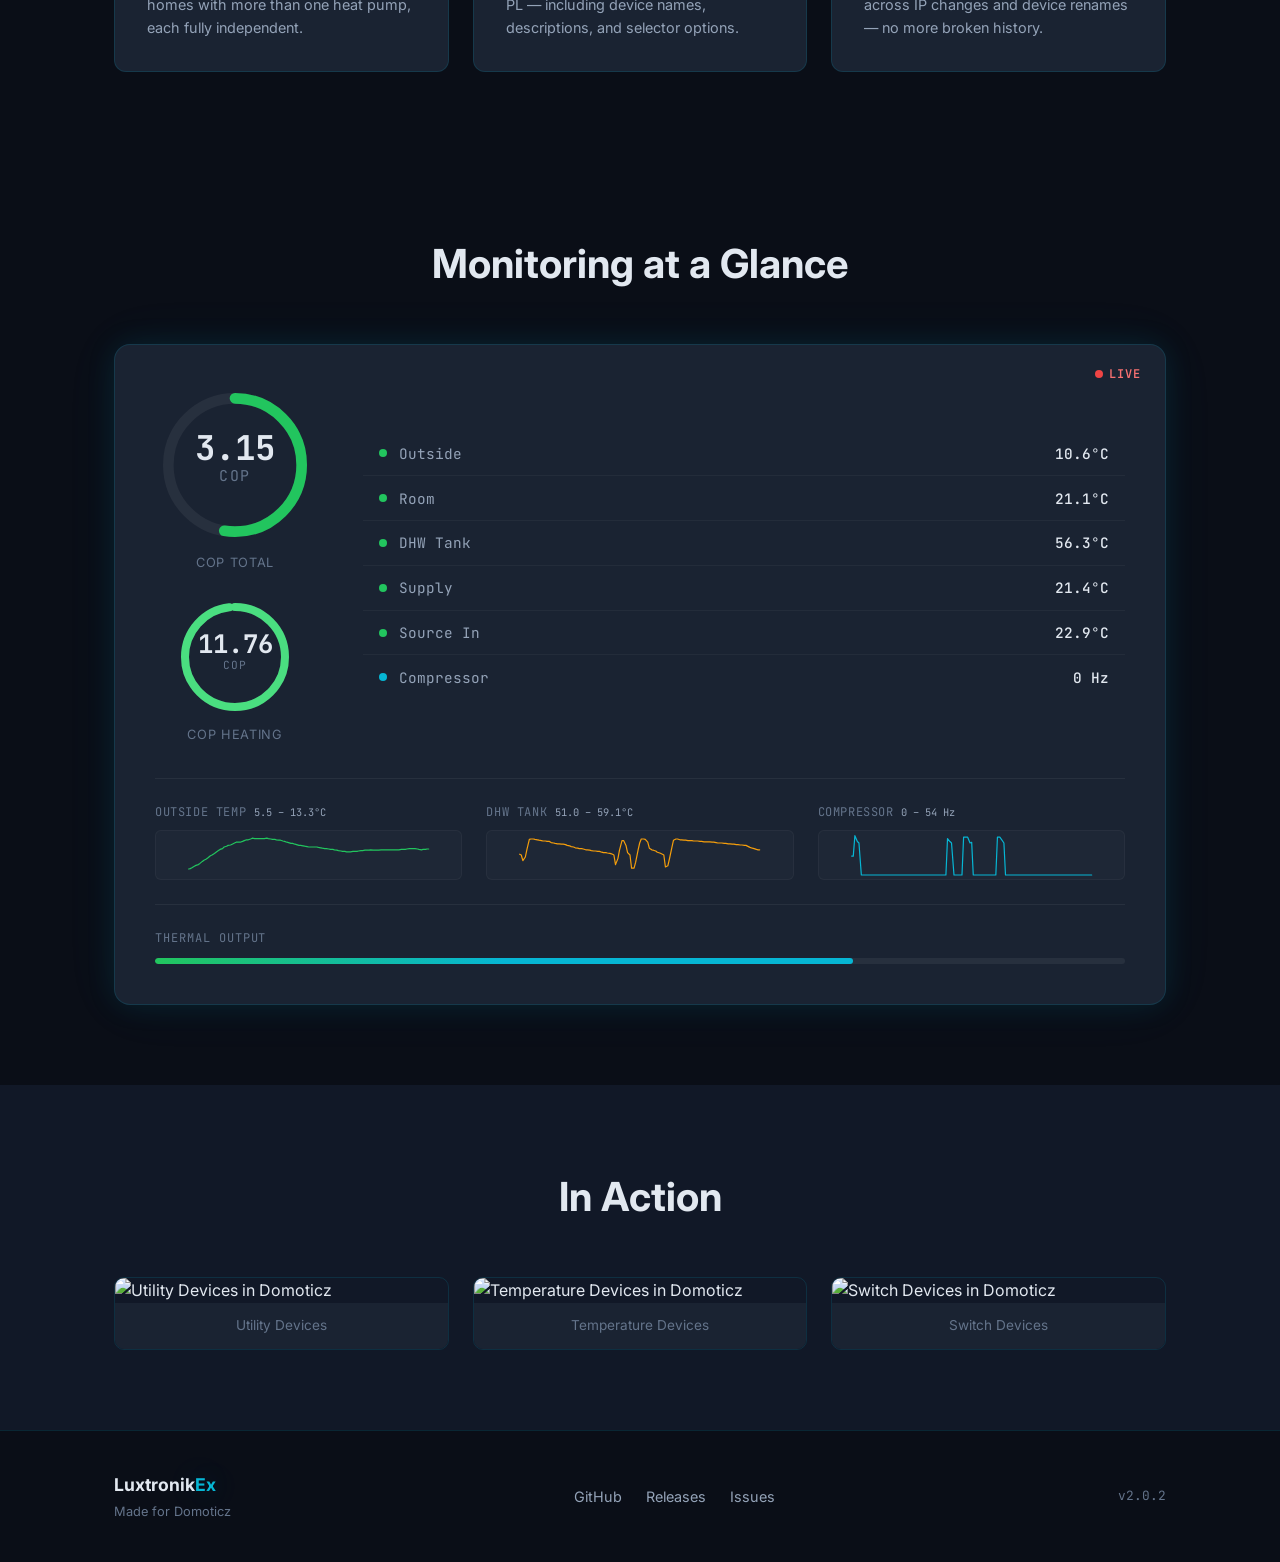
==== commit 1fc317ed: "fix(site): remove version from download button to avoid maintenance Co-Authored-By: Claude Opus 4.6 " ====
--- a/site/index.html
+++ b/site/index.html
@@ -23,7 +23,7 @@
             <p class="hero__tagline">Real-time heat pump monitoring &amp; control for Domoticz</p>
             <div class="hero__actions">
                 <a href="https://github.com/Rouzax/luxtronik-domoticz-plugin-v2" class="btn btn--primary">View on GitHub</a>
-                <a href="https://github.com/Rouzax/luxtronik-domoticz-plugin-v2/releases/latest" class="btn btn--outline">Download v2.0.2</a>
+                <a href="https://github.com/Rouzax/luxtronik-domoticz-plugin-v2/releases/latest" class="btn btn--outline">Download Latest</a>
             </div>
         </div>
     </section>
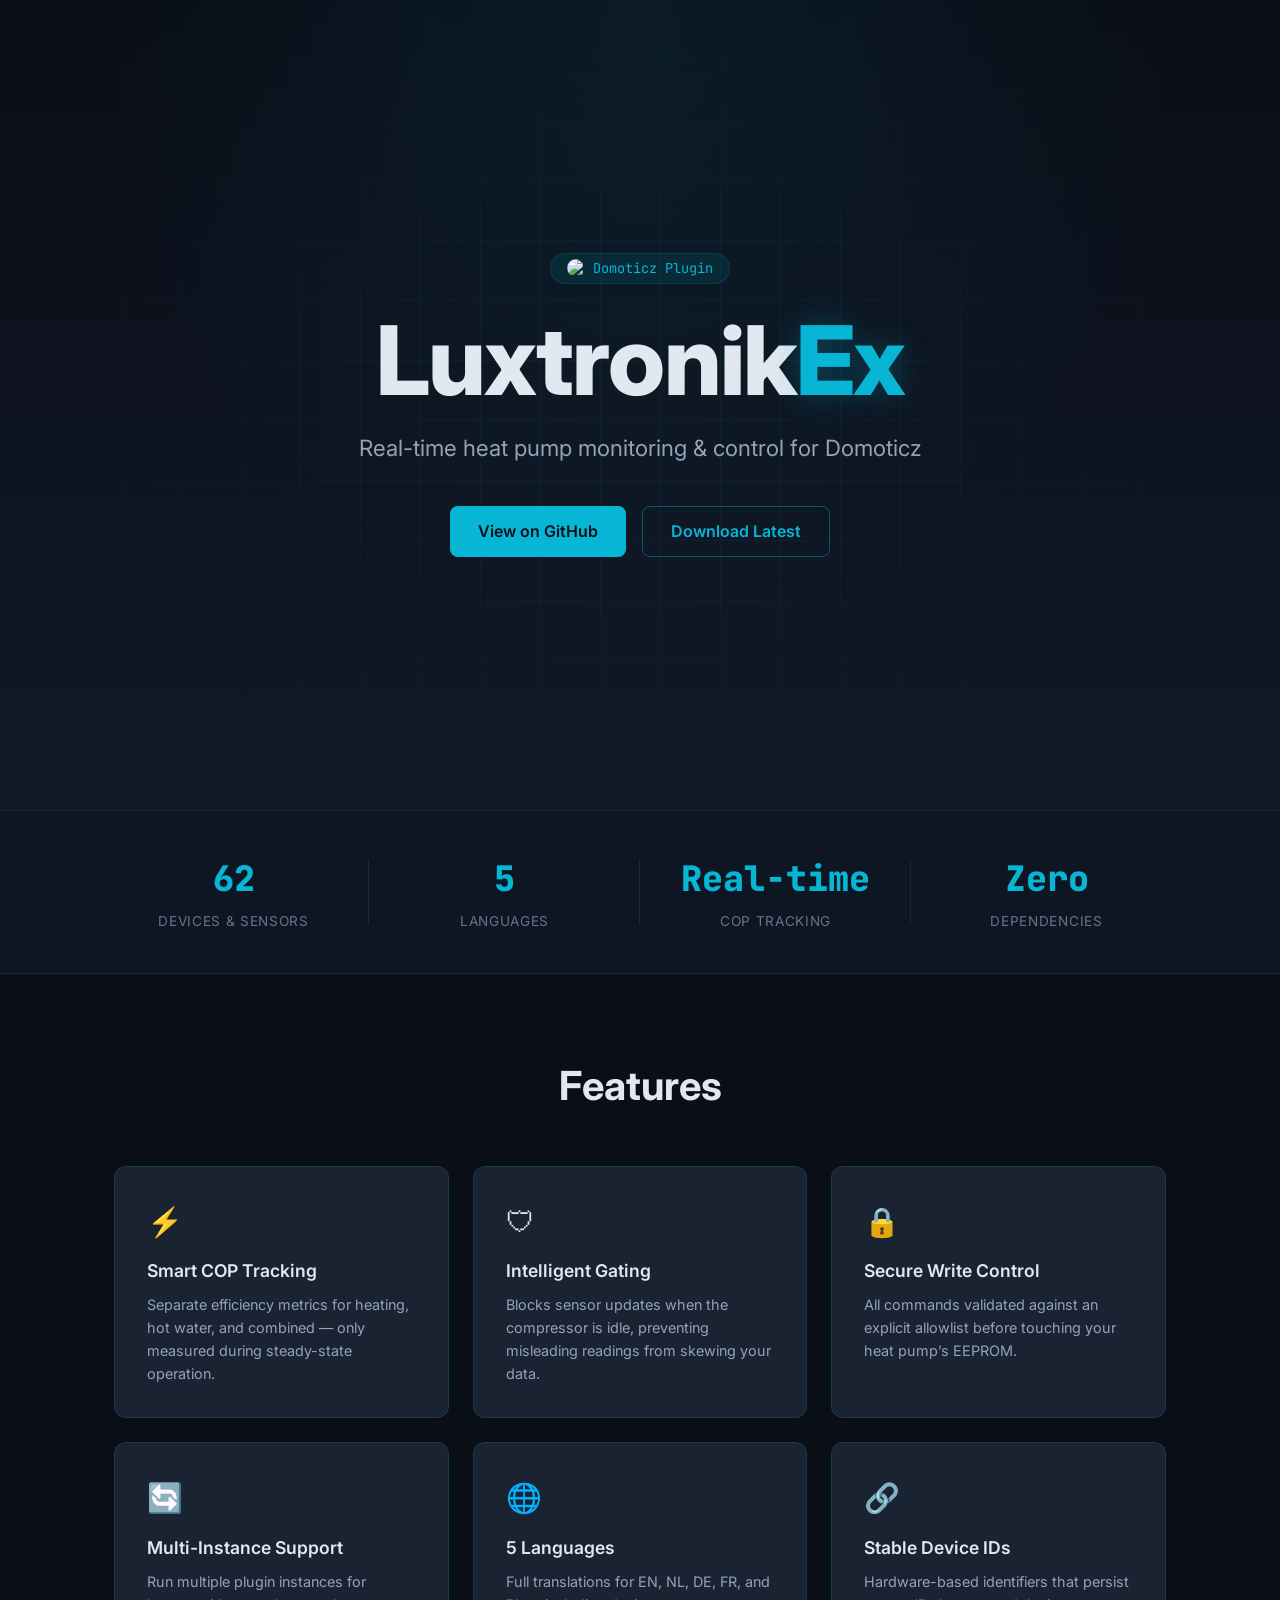
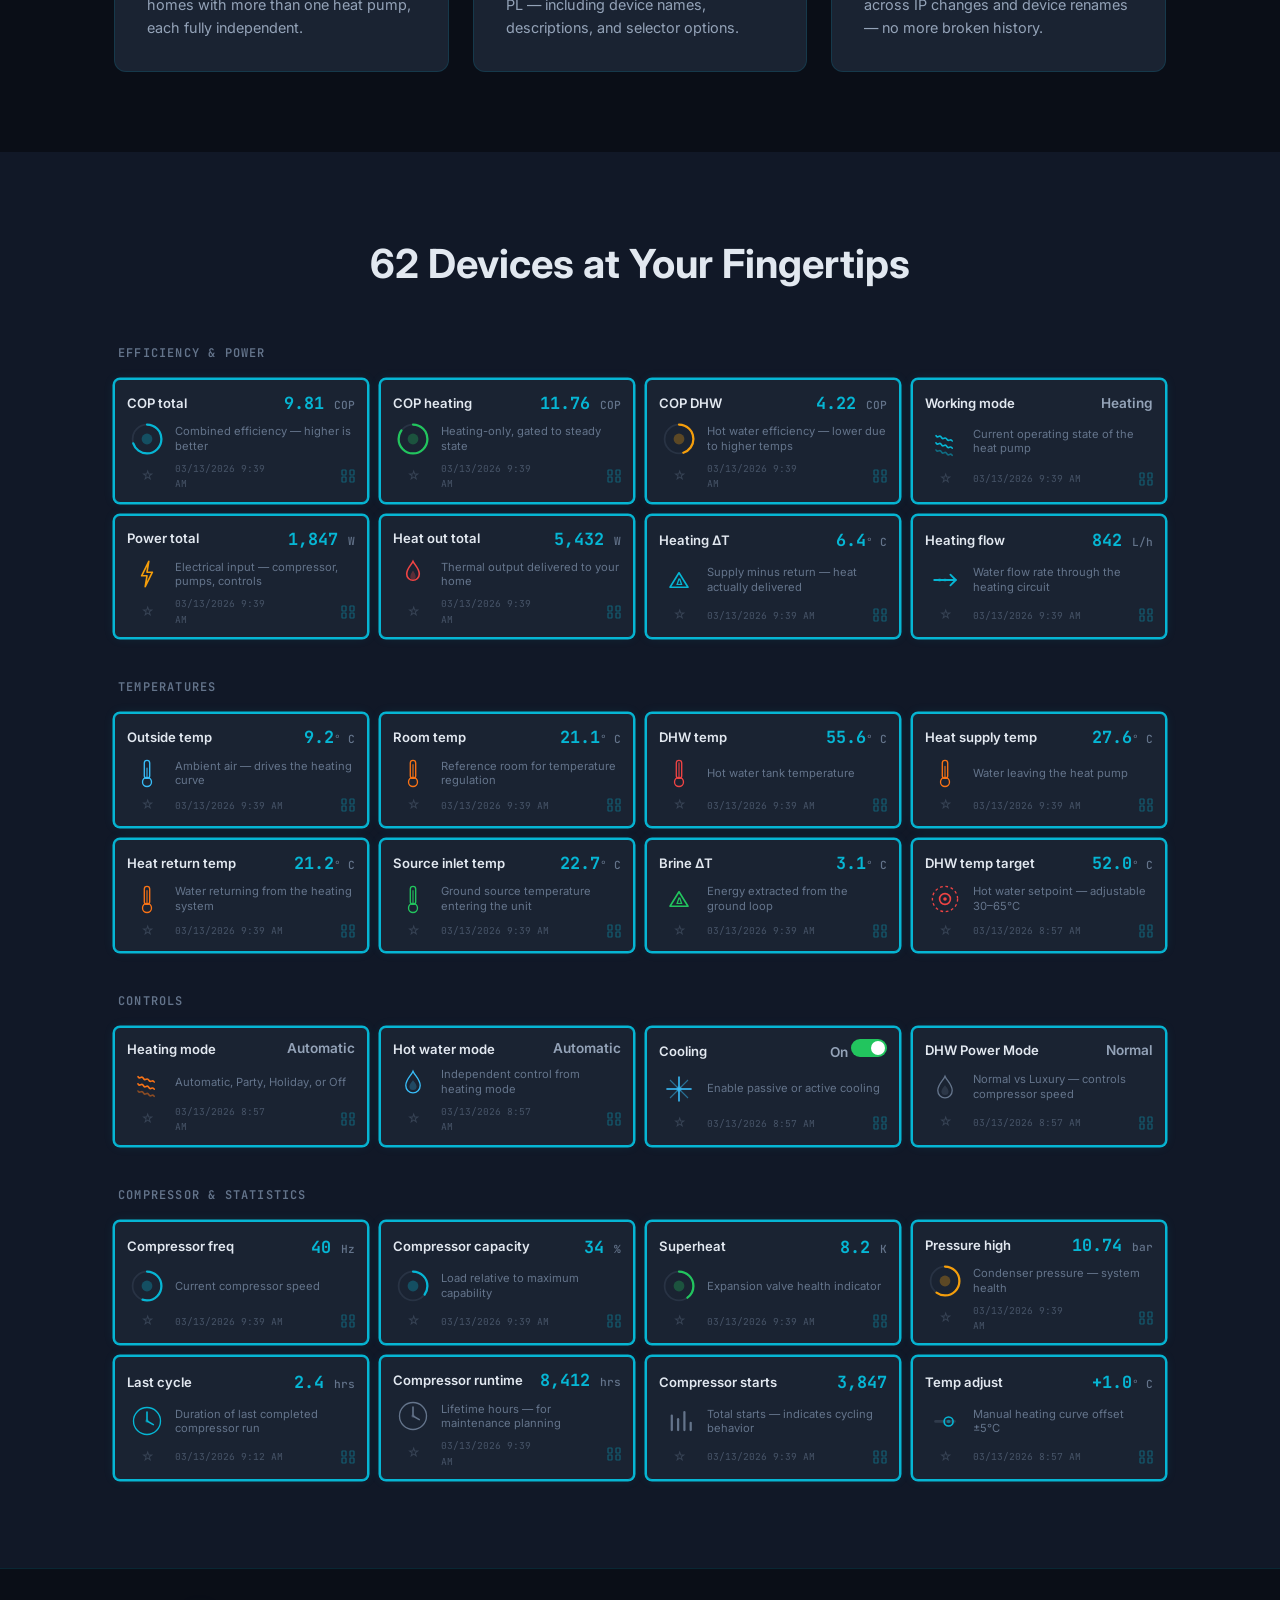
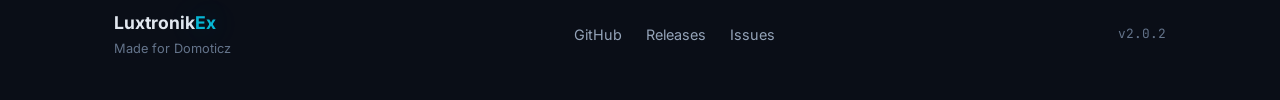
==== commit 8ffef6b6: "feat(site): replace screenshots with HTML device cards and click-to-chart Replace flaky Playwright s" ====
--- a/site/index.html
+++ b/site/index.html
@@ -89,116 +89,277 @@
         </div>
     </section>
 
-    <!-- Dashboard Preview -->
-    <section id="dashboard" class="dashboard">
+    <!-- Device Cards -->
+    <section id="devices" class="devices">
         <div class="container">
-            <h2 class="section__title">Monitoring at a Glance</h2>
-            <div class="dashboard__panel">
-                <div class="dashboard__live-badge">
-                    <span class="dashboard__live-dot"></span>
-                    LIVE
-                </div>
-                <div class="dashboard__content">
-                    <div class="dashboard__gauges">
-                        <div class="dashboard__gauge-block">
-                            <svg class="dashboard__gauge" viewBox="0 0 120 120" width="160" height="160">
-                                <circle class="dashboard__gauge-track" cx="60" cy="60" r="50" />
-                                <circle class="dashboard__gauge-fill dashboard__gauge-fill--cop1" cx="60" cy="60" r="50" />
-                                <text x="60" y="56" class="dashboard__gauge-value">3.15</text>
-                                <text x="60" y="72" class="dashboard__gauge-unit">COP</text>
-                            </svg>
-                            <span class="dashboard__gauge-label">COP Total</span>
-                        </div>
-                        <div class="dashboard__gauge-block dashboard__gauge-block--small">
-                            <svg class="dashboard__gauge" viewBox="0 0 120 120" width="120" height="120">
-                                <circle class="dashboard__gauge-track" cx="60" cy="60" r="50" />
-                                <circle class="dashboard__gauge-fill dashboard__gauge-fill--cop2" cx="60" cy="60" r="50" />
-                                <text x="60" y="56" class="dashboard__gauge-value">11.76</text>
-                                <text x="60" y="72" class="dashboard__gauge-unit">COP</text>
-                            </svg>
-                            <span class="dashboard__gauge-label">COP Heating</span>
-                        </div>
-                    </div>
-                    <div class="dashboard__metrics">
-                        <div class="dashboard__metric">
-                            <span class="dashboard__dot dashboard__dot--green"></span>
-                            <span class="dashboard__metric-name">Outside</span>
-                            <span class="dashboard__metric-value">10.6°C</span>
-                        </div>
-                        <div class="dashboard__metric">
-                            <span class="dashboard__dot dashboard__dot--green"></span>
-                            <span class="dashboard__metric-name">Room</span>
-                            <span class="dashboard__metric-value">21.1°C</span>
-                        </div>
-                        <div class="dashboard__metric">
-                            <span class="dashboard__dot dashboard__dot--green"></span>
-                            <span class="dashboard__metric-name">DHW Tank</span>
-                            <span class="dashboard__metric-value">56.3°C</span>
-                        </div>
-                        <div class="dashboard__metric">
-                            <span class="dashboard__dot dashboard__dot--green"></span>
-                            <span class="dashboard__metric-name">Supply</span>
-                            <span class="dashboard__metric-value">21.4°C</span>
-                        </div>
-                        <div class="dashboard__metric">
-                            <span class="dashboard__dot dashboard__dot--green"></span>
-                            <span class="dashboard__metric-name">Source In</span>
-                            <span class="dashboard__metric-value">22.9°C</span>
-                        </div>
-                        <div class="dashboard__metric">
-                            <span class="dashboard__dot dashboard__dot--cyan dashboard__dot--pulse"></span>
-                            <span class="dashboard__metric-name">Compressor</span>
-                            <span class="dashboard__metric-value">0 Hz</span>
-                        </div>
-                    </div>
-                </div>
-                <div class="dashboard__sparklines">
-                    <div class="dashboard__sparkline">
-                        <span class="dashboard__sparkline-label">Outside Temp <span class="dashboard__sparkline-range">5.5 – 13.3°C</span></span>
-                        <svg viewBox="0 0 300 60" class="dashboard__sparkline-svg">
-                            <path class="dashboard__sparkline-path dashboard__sparkline-path--temp" d="M0.0,47.5 L2.0,47.0 L4.0,46.0 L7.1,44.0 L9.1,43.0 L12.1,42.0 L14.1,40.5 L17.1,38.0 L19.1,36.5 L22.1,35.0 L24.2,33.5 L27.2,31.0 L29.2,30.0 L32.2,28.0 L34.2,26.5 L37.2,24.5 L39.3,23.0 L42.3,22.0 L44.3,20.0 L47.3,19.0 L49.3,18.0 L52.3,17.5 L54.4,16.5 L57.4,15.0 L59.4,14.0 L62.4,14.0 L64.4,14.0 L67.4,13.0 L69.5,12.0 L72.5,11.0 L74.5,11.0 L77.5,10.0 L79.5,9.0 L82.6,9.5 L84.6,9.5 L87.6,9.5 L89.6,9.5 L92.6,9.5 L94.6,9.5 L97.7,9.0 L99.7,9.5 L102.7,10.0 L104.7,10.5 L107.7,10.5 L109.7,11.0 L112.8,11.5 L114.8,11.5 L117.8,12.5 L119.8,13.0 L122.8,14.0 L124.8,14.5 L127.9,15.5 L129.9,15.5 L132.9,16.5 L134.9,17.0 L137.9,18.0 L139.9,18.0 L143.0,18.5 L145.0,19.0 L148.0,19.5 L150.0,20.0 L152.0,20.0 L155.0,20.0 L157.0,20.0 L160.1,20.0 L162.1,20.5 L165.1,21.0 L167.1,21.5 L170.1,22.0 L172.1,22.0 L175.2,22.5 L177.2,23.0 L180.2,23.0 L182.2,23.5 L185.2,24.0 L187.2,24.5 L190.3,25.0 L192.3,25.5 L195.3,25.5 L197.3,26.0 L200.3,26.0 L202.3,26.0 L205.4,25.5 L207.4,25.5 L210.4,25.5 L212.4,25.0 L215.4,24.5 L217.4,24.5 L220.5,24.0 L222.5,24.0 L225.5,24.0 L227.5,23.5 L230.5,24.0 L232.6,24.0 L235.6,24.0 L237.6,24.0 L240.6,23.5 L242.6,23.5 L245.6,23.5 L247.7,23.5 L250.7,23.5 L252.7,23.5 L255.7,23.5 L257.7,23.5 L260.7,23.5 L262.8,23.5 L265.8,23.0 L267.8,23.0 L270.8,23.0 L272.8,22.5 L275.8,22.0 L277.9,22.0 L280.9,22.0 L282.9,22.0 L285.9,22.5 L287.9,23.0 L290.9,23.5 L293.0,23.0 L296.0,23.0 L298.0,22.5 L300.0,22.5" />
-                        </svg>
-                    </div>
-                    <div class="dashboard__sparkline">
-                        <span class="dashboard__sparkline-label">DHW Tank <span class="dashboard__sparkline-range">51.0 – 59.1°C</span></span>
-                        <svg viewBox="0 0 300 60" class="dashboard__sparkline-svg">
-                            <path class="dashboard__sparkline-path dashboard__sparkline-path--dhw" d="M0.0,29.0 L2.0,30.0 L4.0,37.0 L7.1,32.5 L9.1,23.0 L12.1,10.5 L14.1,10.0 L17.1,10.0 L19.1,10.5 L22.1,11.0 L24.2,11.5 L27.2,12.0 L29.2,12.5 L32.2,12.5 L34.2,13.0 L37.2,13.0 L39.3,14.5 L42.3,15.0 L44.3,15.5 L47.3,16.0 L49.3,16.0 L52.3,16.5 L54.4,16.5 L57.4,17.0 L59.4,18.0 L62.4,18.5 L64.4,19.5 L67.4,20.0 L69.5,21.0 L72.5,21.5 L74.5,22.0 L77.5,22.0 L79.5,22.5 L82.6,23.5 L84.6,23.5 L87.6,24.0 L89.6,24.5 L92.6,25.0 L94.6,25.0 L97.7,25.5 L99.7,25.5 L102.7,26.5 L104.7,27.0 L107.7,27.0 L109.7,27.5 L112.8,28.0 L114.8,28.5 L117.8,30.0 L119.8,42.0 L122.8,34.5 L124.8,24.0 L127.9,12.0 L129.9,12.0 L132.9,18.0 L134.9,27.0 L137.9,30.0 L139.9,46.5 L143.0,46.5 L145.0,39.0 L148.0,24.0 L150.0,15.0 L152.0,10.0 L155.0,10.0 L157.0,10.5 L160.1,14.0 L162.1,21.5 L165.1,23.5 L167.1,24.0 L170.1,25.0 L172.1,26.5 L175.2,27.5 L177.2,28.5 L180.2,30.0 L182.2,45.0 L185.2,43.5 L187.2,35.0 L190.3,20.5 L192.3,11.5 L195.3,10.0 L197.3,10.0 L200.3,11.0 L202.3,11.0 L205.4,11.5 L207.4,11.5 L210.4,12.0 L212.4,12.0 L215.4,12.0 L217.4,12.5 L220.5,12.5 L222.5,12.5 L225.5,13.0 L227.5,13.0 L230.5,13.5 L232.6,13.5 L235.6,13.5 L237.6,13.5 L240.6,14.0 L242.6,14.0 L245.6,14.5 L247.7,15.0 L250.7,15.0 L252.7,15.0 L255.7,15.5 L257.7,15.5 L260.7,16.0 L262.8,16.0 L265.8,16.5 L267.8,16.5 L270.8,17.0 L272.8,17.0 L275.8,17.5 L277.9,17.5 L280.9,18.0 L282.9,18.0 L285.9,19.5 L287.9,20.5 L290.9,21.5 L293.0,22.0 L296.0,23.0 L298.0,23.5 L300.0,23.5" />
-                        </svg>
-                    </div>
-                    <div class="dashboard__sparkline">
-                        <span class="dashboard__sparkline-label">Compressor <span class="dashboard__sparkline-range">0 – 54 Hz</span></span>
-                        <svg viewBox="0 0 300 60" class="dashboard__sparkline-svg">
-                            <path class="dashboard__sparkline-path dashboard__sparkline-path--comp" d="M0.0,31.4 L2.0,31.4 L4.0,5.9 L7.1,13.2 L9.1,15.0 L12.1,55.0 L14.1,55.0 L17.1,55.0 L19.1,55.0 L22.1,55.0 L24.2,55.0 L27.2,55.0 L29.2,55.0 L32.2,55.0 L34.2,55.0 L37.2,55.0 L39.3,55.0 L42.3,55.0 L44.3,55.0 L47.3,55.0 L49.3,55.0 L52.3,55.0 L54.4,55.0 L57.4,55.0 L59.4,55.0 L62.4,55.0 L64.4,55.0 L67.4,55.0 L69.5,55.0 L72.5,55.0 L74.5,55.0 L77.5,55.0 L79.5,55.0 L82.6,55.0 L84.6,55.0 L87.6,55.0 L89.6,55.0 L92.6,55.0 L94.6,55.0 L97.7,55.0 L99.7,55.0 L102.7,55.0 L104.7,55.0 L107.7,55.0 L109.7,55.0 L112.8,55.0 L114.8,55.0 L117.8,55.0 L119.8,9.5 L122.8,13.2 L124.8,15.0 L127.9,55.0 L129.9,55.0 L132.9,55.0 L134.9,55.0 L137.9,55.0 L139.9,7.7 L143.0,7.7 L145.0,7.7 L148.0,15.0 L150.0,14.1 L152.0,55.0 L155.0,55.0 L157.0,55.0 L160.1,55.0 L162.1,55.0 L165.1,55.0 L167.1,55.0 L170.1,55.0 L172.1,55.0 L175.2,55.0 L177.2,55.0 L180.2,55.0 L182.2,7.7 L185.2,7.7 L187.2,10.5 L190.3,15.0 L192.3,55.0 L195.3,55.0 L197.3,55.0 L200.3,55.0 L202.3,55.0 L205.4,55.0 L207.4,55.0 L210.4,55.0 L212.4,55.0 L215.4,55.0 L217.4,55.0 L220.5,55.0 L222.5,55.0 L225.5,55.0 L227.5,55.0 L230.5,55.0 L232.6,55.0 L235.6,55.0 L237.6,55.0 L240.6,55.0 L242.6,55.0 L245.6,55.0 L247.7,55.0 L250.7,55.0 L252.7,55.0 L255.7,55.0 L257.7,55.0 L260.7,55.0 L262.8,55.0 L265.8,55.0 L267.8,55.0 L270.8,55.0 L272.8,55.0 L275.8,55.0 L277.9,55.0 L280.9,55.0 L282.9,55.0 L285.9,55.0 L287.9,55.0 L290.9,55.0 L293.0,55.0 L296.0,55.0 L298.0,55.0 L300.0,55.0" />
-                        </svg>
-                    </div>
-                </div>
-                <div class="dashboard__thermal">
-                    <span class="dashboard__thermal-label">Thermal Output</span>
-                    <div class="dashboard__thermal-bar">
-                        <div class="dashboard__thermal-fill"></div>
-                    </div>
-                </div>
-            </div>
-        </div>
-    </section>
-
-    <!-- Screenshots -->
-    <section id="screenshots" class="screenshots">
-        <div class="container">
-            <h2 class="section__title">In Action</h2>
-            <div class="screenshots__grid">
-                <figure class="screenshot" data-full="https://github.com/user-attachments/assets/2e36ea32-a578-4e54-835f-b9cfd6835e24">
-                    <img src="https://github.com/user-attachments/assets/2e36ea32-a578-4e54-835f-b9cfd6835e24" alt="Utility Devices in Domoticz" loading="lazy">
-                    <figcaption>Utility Devices</figcaption>
-                </figure>
-                <figure class="screenshot" data-full="https://github.com/user-attachments/assets/2f9d1438-6572-4afe-9de3-2fe99d69ca8e">
-                    <img src="https://github.com/user-attachments/assets/2f9d1438-6572-4afe-9de3-2fe99d69ca8e" alt="Temperature Devices in Domoticz" loading="lazy">
-                    <figcaption>Temperature Devices</figcaption>
-                </figure>
-                <figure class="screenshot" data-full="https://github.com/user-attachments/assets/fa9195f6-0780-49e6-961f-196bc92405cb">
-                    <img src="https://github.com/user-attachments/assets/fa9195f6-0780-49e6-961f-196bc92405cb" alt="Switch Devices in Domoticz" loading="lazy">
-                    <figcaption>Switch Devices</figcaption>
-                </figure>
+            <h2 class="section__title">62 Devices at Your Fingertips</h2>
+
+            <h3 class="devices__group-label">Efficiency &amp; Power</h3>
+            <div class="devices__grid">
+                <div class="device-card">
+                    <span class="device-card__name">COP total</span>
+                    <span class="device-card__value">9.81 <span class="device-card__unit">COP</span></span>
+                    <span class="device-card__icon"><svg width="40" height="40" viewBox="0 0 40 40"><circle cx="20" cy="20" r="16" fill="none" stroke="currentColor" stroke-width="2" opacity="0.2"/><circle cx="20" cy="20" r="16" fill="none" stroke="var(--accent)" stroke-width="2.5" stroke-dasharray="70 100" stroke-linecap="round" transform="rotate(-90 20 20)"/><circle cx="20" cy="20" r="6" fill="var(--accent)" opacity="0.3"/></svg></span>
+                    <span class="device-card__desc">Combined efficiency &mdash; higher is better</span>
+                    <span class="device-card__star">&#9734;</span>
+                    <span class="device-card__time">03/13/2026 9:39 AM</span>
+                    <span class="device-card__tools"><svg width="14" height="14" viewBox="0 0 14 14" fill="none"><rect x="1" y="1" width="4" height="5" rx="0.5" stroke="var(--accent)" stroke-width="1.2"/><rect x="1" y="8" width="4" height="5" rx="0.5" stroke="var(--accent)" stroke-width="1.2"/><rect x="9" y="1" width="4" height="5" rx="0.5" stroke="var(--accent)" stroke-width="1.2"/><rect x="9" y="8" width="4" height="5" rx="0.5" stroke="var(--accent)" stroke-width="1.2"/></svg></span>
+                </div>
+                <div class="device-card">
+                    <span class="device-card__name">COP heating</span>
+                    <span class="device-card__value">11.76 <span class="device-card__unit">COP</span></span>
+                    <span class="device-card__icon"><svg width="40" height="40" viewBox="0 0 40 40"><circle cx="20" cy="20" r="16" fill="none" stroke="currentColor" stroke-width="2" opacity="0.2"/><circle cx="20" cy="20" r="16" fill="none" stroke="#22c55e" stroke-width="2.5" stroke-dasharray="85 100" stroke-linecap="round" transform="rotate(-90 20 20)"/><circle cx="20" cy="20" r="6" fill="#22c55e" opacity="0.3"/></svg></span>
+                    <span class="device-card__desc">Heating-only, gated to steady state</span>
+                    <span class="device-card__star">&#9734;</span>
+                    <span class="device-card__time">03/13/2026 9:39 AM</span>
+                    <span class="device-card__tools"><svg width="14" height="14" viewBox="0 0 14 14" fill="none"><rect x="1" y="1" width="4" height="5" rx="0.5" stroke="var(--accent)" stroke-width="1.2"/><rect x="1" y="8" width="4" height="5" rx="0.5" stroke="var(--accent)" stroke-width="1.2"/><rect x="9" y="1" width="4" height="5" rx="0.5" stroke="var(--accent)" stroke-width="1.2"/><rect x="9" y="8" width="4" height="5" rx="0.5" stroke="var(--accent)" stroke-width="1.2"/></svg></span>
+                </div>
+                <div class="device-card">
+                    <span class="device-card__name">COP DHW</span>
+                    <span class="device-card__value">4.22 <span class="device-card__unit">COP</span></span>
+                    <span class="device-card__icon"><svg width="40" height="40" viewBox="0 0 40 40"><circle cx="20" cy="20" r="16" fill="none" stroke="currentColor" stroke-width="2" opacity="0.2"/><circle cx="20" cy="20" r="16" fill="none" stroke="#f59e0b" stroke-width="2.5" stroke-dasharray="45 100" stroke-linecap="round" transform="rotate(-90 20 20)"/><circle cx="20" cy="20" r="6" fill="#f59e0b" opacity="0.3"/></svg></span>
+                    <span class="device-card__desc">Hot water efficiency &mdash; lower due to higher temps</span>
+                    <span class="device-card__star">&#9734;</span>
+                    <span class="device-card__time">03/13/2026 9:39 AM</span>
+                    <span class="device-card__tools"><svg width="14" height="14" viewBox="0 0 14 14" fill="none"><rect x="1" y="1" width="4" height="5" rx="0.5" stroke="var(--accent)" stroke-width="1.2"/><rect x="1" y="8" width="4" height="5" rx="0.5" stroke="var(--accent)" stroke-width="1.2"/><rect x="9" y="1" width="4" height="5" rx="0.5" stroke="var(--accent)" stroke-width="1.2"/><rect x="9" y="8" width="4" height="5" rx="0.5" stroke="var(--accent)" stroke-width="1.2"/></svg></span>
+                </div>
+                <div class="device-card">
+                    <span class="device-card__name">Working mode</span>
+                    <span class="device-card__value device-card__value--text">Heating</span>
+                    <span class="device-card__icon"><svg width="40" height="40" viewBox="0 0 40 40"><path d="M10 14c2 4 4-2 6 2s4-2 6 2 4-2 6 2" fill="none" stroke="var(--accent)" stroke-width="1.8" stroke-linecap="round"/><path d="M10 22c2 4 4-2 6 2s4-2 6 2 4-2 6 2" fill="none" stroke="var(--accent)" stroke-width="1.8" stroke-linecap="round"/><path d="M10 30c2 4 4-2 6 2s4-2 6 2 4-2 6 2" fill="none" stroke="var(--accent)" stroke-width="1.8" stroke-linecap="round" opacity="0.5"/></svg></span>
+                    <span class="device-card__desc">Current operating state of the heat pump</span>
+                    <span class="device-card__star">&#9734;</span>
+                    <span class="device-card__time">03/13/2026 9:39 AM</span>
+                    <span class="device-card__tools"><svg width="14" height="14" viewBox="0 0 14 14" fill="none"><rect x="1" y="1" width="4" height="5" rx="0.5" stroke="var(--accent)" stroke-width="1.2"/><rect x="1" y="8" width="4" height="5" rx="0.5" stroke="var(--accent)" stroke-width="1.2"/><rect x="9" y="1" width="4" height="5" rx="0.5" stroke="var(--accent)" stroke-width="1.2"/><rect x="9" y="8" width="4" height="5" rx="0.5" stroke="var(--accent)" stroke-width="1.2"/></svg></span>
+                </div>
+                <div class="device-card">
+                    <span class="device-card__name">Power total</span>
+                    <span class="device-card__value">1,847 <span class="device-card__unit">W</span></span>
+                    <span class="device-card__icon"><svg width="40" height="40" viewBox="0 0 40 40"><path d="M22 6L14 22h6l-2 12 8-16h-6l2-12z" fill="none" stroke="#f59e0b" stroke-width="1.8" stroke-linejoin="round"/></svg></span>
+                    <span class="device-card__desc">Electrical input &mdash; compressor, pumps, controls</span>
+                    <span class="device-card__star">&#9734;</span>
+                    <span class="device-card__time">03/13/2026 9:39 AM</span>
+                    <span class="device-card__tools"><svg width="14" height="14" viewBox="0 0 14 14" fill="none"><rect x="1" y="1" width="4" height="5" rx="0.5" stroke="var(--accent)" stroke-width="1.2"/><rect x="1" y="8" width="4" height="5" rx="0.5" stroke="var(--accent)" stroke-width="1.2"/><rect x="9" y="1" width="4" height="5" rx="0.5" stroke="var(--accent)" stroke-width="1.2"/><rect x="9" y="8" width="4" height="5" rx="0.5" stroke="var(--accent)" stroke-width="1.2"/></svg></span>
+                </div>
+                <div class="device-card">
+                    <span class="device-card__name">Heat out total</span>
+                    <span class="device-card__value">5,432 <span class="device-card__unit">W</span></span>
+                    <span class="device-card__icon"><svg width="40" height="40" viewBox="0 0 40 40"><path d="M20 6c-2 4-7 8-7 14a7 7 0 0014 0c0-6-5-10-7-14z" fill="none" stroke="#ef4444" stroke-width="1.8"/><path d="M20 16c-1 2-3 4-3 7a3 3 0 006 0c0-3-2-5-3-7z" fill="#ef4444" opacity="0.3"/></svg></span>
+                    <span class="device-card__desc">Thermal output delivered to your home</span>
+                    <span class="device-card__star">&#9734;</span>
+                    <span class="device-card__time">03/13/2026 9:39 AM</span>
+                    <span class="device-card__tools"><svg width="14" height="14" viewBox="0 0 14 14" fill="none"><rect x="1" y="1" width="4" height="5" rx="0.5" stroke="var(--accent)" stroke-width="1.2"/><rect x="1" y="8" width="4" height="5" rx="0.5" stroke="var(--accent)" stroke-width="1.2"/><rect x="9" y="1" width="4" height="5" rx="0.5" stroke="var(--accent)" stroke-width="1.2"/><rect x="9" y="8" width="4" height="5" rx="0.5" stroke="var(--accent)" stroke-width="1.2"/></svg></span>
+                </div>
+                <div class="device-card">
+                    <span class="device-card__name">Heating &Delta;T</span>
+                    <span class="device-card__value">6.4<span class="device-card__unit">&deg; C</span></span>
+                    <span class="device-card__icon"><svg width="40" height="40" viewBox="0 0 40 40"><path d="M10 28L20 12l10 16z" fill="none" stroke="var(--accent)" stroke-width="1.8" stroke-linejoin="round"/><text x="20" y="26" text-anchor="middle" fill="var(--accent)" font-size="10" font-weight="700">&Delta;</text></svg></span>
+                    <span class="device-card__desc">Supply minus return &mdash; heat actually delivered</span>
+                    <span class="device-card__star">&#9734;</span>
+                    <span class="device-card__time">03/13/2026 9:39 AM</span>
+                    <span class="device-card__tools"><svg width="14" height="14" viewBox="0 0 14 14" fill="none"><rect x="1" y="1" width="4" height="5" rx="0.5" stroke="var(--accent)" stroke-width="1.2"/><rect x="1" y="8" width="4" height="5" rx="0.5" stroke="var(--accent)" stroke-width="1.2"/><rect x="9" y="1" width="4" height="5" rx="0.5" stroke="var(--accent)" stroke-width="1.2"/><rect x="9" y="8" width="4" height="5" rx="0.5" stroke="var(--accent)" stroke-width="1.2"/></svg></span>
+                </div>
+                <div class="device-card">
+                    <span class="device-card__name">Heating flow</span>
+                    <span class="device-card__value">842 <span class="device-card__unit">L/h</span></span>
+                    <span class="device-card__icon"><svg width="40" height="40" viewBox="0 0 40 40"><path d="M8 20h24" fill="none" stroke="var(--accent)" stroke-width="2" stroke-linecap="round"/><path d="M26 14l6 6-6 6" fill="none" stroke="var(--accent)" stroke-width="2" stroke-linecap="round" stroke-linejoin="round"/><circle cx="14" cy="20" r="2" fill="var(--accent)" opacity="0.4"/><circle cx="20" cy="20" r="2" fill="var(--accent)" opacity="0.3"/></svg></span>
+                    <span class="device-card__desc">Water flow rate through the heating circuit</span>
+                    <span class="device-card__star">&#9734;</span>
+                    <span class="device-card__time">03/13/2026 9:39 AM</span>
+                    <span class="device-card__tools"><svg width="14" height="14" viewBox="0 0 14 14" fill="none"><rect x="1" y="1" width="4" height="5" rx="0.5" stroke="var(--accent)" stroke-width="1.2"/><rect x="1" y="8" width="4" height="5" rx="0.5" stroke="var(--accent)" stroke-width="1.2"/><rect x="9" y="1" width="4" height="5" rx="0.5" stroke="var(--accent)" stroke-width="1.2"/><rect x="9" y="8" width="4" height="5" rx="0.5" stroke="var(--accent)" stroke-width="1.2"/></svg></span>
+                </div>
+            </div>
+
+            <h3 class="devices__group-label">Temperatures</h3>
+            <div class="devices__grid">
+                <div class="device-card">
+                    <span class="device-card__name">Outside temp</span>
+                    <span class="device-card__value">9.2<span class="device-card__unit">&deg; C</span></span>
+                    <span class="device-card__icon"><svg width="40" height="40" viewBox="0 0 40 40"><rect x="17" y="6" width="6" height="20" rx="3" fill="none" stroke="#38bdf8" stroke-width="1.5"/><circle cx="20" cy="30" r="5" fill="none" stroke="#38bdf8" stroke-width="1.5"/><rect x="19" y="14" width="2" height="12" rx="1" fill="#38bdf8" opacity="0.6"/></svg></span>
+                    <span class="device-card__desc">Ambient air &mdash; drives the heating curve</span>
+                    <span class="device-card__star">&#9734;</span>
+                    <span class="device-card__time">03/13/2026 9:39 AM</span>
+                    <span class="device-card__tools"><svg width="14" height="14" viewBox="0 0 14 14" fill="none"><rect x="1" y="1" width="4" height="5" rx="0.5" stroke="var(--accent)" stroke-width="1.2"/><rect x="1" y="8" width="4" height="5" rx="0.5" stroke="var(--accent)" stroke-width="1.2"/><rect x="9" y="1" width="4" height="5" rx="0.5" stroke="var(--accent)" stroke-width="1.2"/><rect x="9" y="8" width="4" height="5" rx="0.5" stroke="var(--accent)" stroke-width="1.2"/></svg></span>
+                </div>
+                <div class="device-card">
+                    <span class="device-card__name">Room temp</span>
+                    <span class="device-card__value">21.1<span class="device-card__unit">&deg; C</span></span>
+                    <span class="device-card__icon"><svg width="40" height="40" viewBox="0 0 40 40"><rect x="17" y="6" width="6" height="20" rx="3" fill="none" stroke="#f97316" stroke-width="1.5"/><circle cx="20" cy="30" r="5" fill="none" stroke="#f97316" stroke-width="1.5"/><rect x="19" y="10" width="2" height="16" rx="1" fill="#f97316" opacity="0.6"/></svg></span>
+                    <span class="device-card__desc">Reference room for temperature regulation</span>
+                    <span class="device-card__star">&#9734;</span>
+                    <span class="device-card__time">03/13/2026 9:39 AM</span>
+                    <span class="device-card__tools"><svg width="14" height="14" viewBox="0 0 14 14" fill="none"><rect x="1" y="1" width="4" height="5" rx="0.5" stroke="var(--accent)" stroke-width="1.2"/><rect x="1" y="8" width="4" height="5" rx="0.5" stroke="var(--accent)" stroke-width="1.2"/><rect x="9" y="1" width="4" height="5" rx="0.5" stroke="var(--accent)" stroke-width="1.2"/><rect x="9" y="8" width="4" height="5" rx="0.5" stroke="var(--accent)" stroke-width="1.2"/></svg></span>
+                </div>
+                <div class="device-card">
+                    <span class="device-card__name">DHW temp</span>
+                    <span class="device-card__value">55.6<span class="device-card__unit">&deg; C</span></span>
+                    <span class="device-card__icon"><svg width="40" height="40" viewBox="0 0 40 40"><rect x="17" y="6" width="6" height="20" rx="3" fill="none" stroke="#ef4444" stroke-width="1.5"/><circle cx="20" cy="30" r="5" fill="none" stroke="#ef4444" stroke-width="1.5"/><rect x="19" y="8" width="2" height="18" rx="1" fill="#ef4444" opacity="0.6"/></svg></span>
+                    <span class="device-card__desc">Hot water tank temperature</span>
+                    <span class="device-card__star">&#9734;</span>
+                    <span class="device-card__time">03/13/2026 9:39 AM</span>
+                    <span class="device-card__tools"><svg width="14" height="14" viewBox="0 0 14 14" fill="none"><rect x="1" y="1" width="4" height="5" rx="0.5" stroke="var(--accent)" stroke-width="1.2"/><rect x="1" y="8" width="4" height="5" rx="0.5" stroke="var(--accent)" stroke-width="1.2"/><rect x="9" y="1" width="4" height="5" rx="0.5" stroke="var(--accent)" stroke-width="1.2"/><rect x="9" y="8" width="4" height="5" rx="0.5" stroke="var(--accent)" stroke-width="1.2"/></svg></span>
+                </div>
+                <div class="device-card">
+                    <span class="device-card__name">Heat supply temp</span>
+                    <span class="device-card__value">27.6<span class="device-card__unit">&deg; C</span></span>
+                    <span class="device-card__icon"><svg width="40" height="40" viewBox="0 0 40 40"><rect x="17" y="6" width="6" height="20" rx="3" fill="none" stroke="#f97316" stroke-width="1.5"/><circle cx="20" cy="30" r="5" fill="none" stroke="#f97316" stroke-width="1.5"/><rect x="19" y="12" width="2" height="14" rx="1" fill="#f97316" opacity="0.6"/></svg></span>
+                    <span class="device-card__desc">Water leaving the heat pump</span>
+                    <span class="device-card__star">&#9734;</span>
+                    <span class="device-card__time">03/13/2026 9:39 AM</span>
+                    <span class="device-card__tools"><svg width="14" height="14" viewBox="0 0 14 14" fill="none"><rect x="1" y="1" width="4" height="5" rx="0.5" stroke="var(--accent)" stroke-width="1.2"/><rect x="1" y="8" width="4" height="5" rx="0.5" stroke="var(--accent)" stroke-width="1.2"/><rect x="9" y="1" width="4" height="5" rx="0.5" stroke="var(--accent)" stroke-width="1.2"/><rect x="9" y="8" width="4" height="5" rx="0.5" stroke="var(--accent)" stroke-width="1.2"/></svg></span>
+                </div>
+                <div class="device-card">
+                    <span class="device-card__name">Heat return temp</span>
+                    <span class="device-card__value">21.2<span class="device-card__unit">&deg; C</span></span>
+                    <span class="device-card__icon"><svg width="40" height="40" viewBox="0 0 40 40"><rect x="17" y="6" width="6" height="20" rx="3" fill="none" stroke="#f97316" stroke-width="1.5"/><circle cx="20" cy="30" r="5" fill="none" stroke="#f97316" stroke-width="1.5"/><rect x="19" y="10" width="2" height="16" rx="1" fill="#f97316" opacity="0.6"/></svg></span>
+                    <span class="device-card__desc">Water returning from the heating system</span>
+                    <span class="device-card__star">&#9734;</span>
+                    <span class="device-card__time">03/13/2026 9:39 AM</span>
+                    <span class="device-card__tools"><svg width="14" height="14" viewBox="0 0 14 14" fill="none"><rect x="1" y="1" width="4" height="5" rx="0.5" stroke="var(--accent)" stroke-width="1.2"/><rect x="1" y="8" width="4" height="5" rx="0.5" stroke="var(--accent)" stroke-width="1.2"/><rect x="9" y="1" width="4" height="5" rx="0.5" stroke="var(--accent)" stroke-width="1.2"/><rect x="9" y="8" width="4" height="5" rx="0.5" stroke="var(--accent)" stroke-width="1.2"/></svg></span>
+                </div>
+                <div class="device-card">
+                    <span class="device-card__name">Source inlet temp</span>
+                    <span class="device-card__value">22.7<span class="device-card__unit">&deg; C</span></span>
+                    <span class="device-card__icon"><svg width="40" height="40" viewBox="0 0 40 40"><rect x="17" y="6" width="6" height="20" rx="3" fill="none" stroke="#22c55e" stroke-width="1.5"/><circle cx="20" cy="30" r="5" fill="none" stroke="#22c55e" stroke-width="1.5"/><rect x="19" y="10" width="2" height="16" rx="1" fill="#22c55e" opacity="0.6"/></svg></span>
+                    <span class="device-card__desc">Ground source temperature entering the unit</span>
+                    <span class="device-card__star">&#9734;</span>
+                    <span class="device-card__time">03/13/2026 9:39 AM</span>
+                    <span class="device-card__tools"><svg width="14" height="14" viewBox="0 0 14 14" fill="none"><rect x="1" y="1" width="4" height="5" rx="0.5" stroke="var(--accent)" stroke-width="1.2"/><rect x="1" y="8" width="4" height="5" rx="0.5" stroke="var(--accent)" stroke-width="1.2"/><rect x="9" y="1" width="4" height="5" rx="0.5" stroke="var(--accent)" stroke-width="1.2"/><rect x="9" y="8" width="4" height="5" rx="0.5" stroke="var(--accent)" stroke-width="1.2"/></svg></span>
+                </div>
+                <div class="device-card">
+                    <span class="device-card__name">Brine &Delta;T</span>
+                    <span class="device-card__value">3.1<span class="device-card__unit">&deg; C</span></span>
+                    <span class="device-card__icon"><svg width="40" height="40" viewBox="0 0 40 40"><path d="M10 28L20 12l10 16z" fill="none" stroke="#22c55e" stroke-width="1.8" stroke-linejoin="round"/><text x="20" y="26" text-anchor="middle" fill="#22c55e" font-size="10" font-weight="700">&Delta;</text></svg></span>
+                    <span class="device-card__desc">Energy extracted from the ground loop</span>
+                    <span class="device-card__star">&#9734;</span>
+                    <span class="device-card__time">03/13/2026 9:39 AM</span>
+                    <span class="device-card__tools"><svg width="14" height="14" viewBox="0 0 14 14" fill="none"><rect x="1" y="1" width="4" height="5" rx="0.5" stroke="var(--accent)" stroke-width="1.2"/><rect x="1" y="8" width="4" height="5" rx="0.5" stroke="var(--accent)" stroke-width="1.2"/><rect x="9" y="1" width="4" height="5" rx="0.5" stroke="var(--accent)" stroke-width="1.2"/><rect x="9" y="8" width="4" height="5" rx="0.5" stroke="var(--accent)" stroke-width="1.2"/></svg></span>
+                </div>
+                <div class="device-card">
+                    <span class="device-card__name">DHW temp target</span>
+                    <span class="device-card__value">52.0<span class="device-card__unit">&deg; C</span></span>
+                    <span class="device-card__icon"><svg width="40" height="40" viewBox="0 0 40 40"><circle cx="20" cy="20" r="14" fill="none" stroke="#ef4444" stroke-width="1.5" stroke-dasharray="3 3"/><circle cx="20" cy="20" r="6" fill="none" stroke="#ef4444" stroke-width="1.8"/><circle cx="20" cy="20" r="2" fill="#ef4444"/></svg></span>
+                    <span class="device-card__desc">Hot water setpoint &mdash; adjustable 30&ndash;65&deg;C</span>
+                    <span class="device-card__star">&#9734;</span>
+                    <span class="device-card__time">03/13/2026 8:57 AM</span>
+                    <span class="device-card__tools"><svg width="14" height="14" viewBox="0 0 14 14" fill="none"><rect x="1" y="1" width="4" height="5" rx="0.5" stroke="var(--accent)" stroke-width="1.2"/><rect x="1" y="8" width="4" height="5" rx="0.5" stroke="var(--accent)" stroke-width="1.2"/><rect x="9" y="1" width="4" height="5" rx="0.5" stroke="var(--accent)" stroke-width="1.2"/><rect x="9" y="8" width="4" height="5" rx="0.5" stroke="var(--accent)" stroke-width="1.2"/></svg></span>
+                </div>
+            </div>
+
+            <h3 class="devices__group-label">Controls</h3>
+            <div class="devices__grid">
+                <div class="device-card">
+                    <span class="device-card__name">Heating mode</span>
+                    <span class="device-card__value device-card__value--text">Automatic</span>
+                    <span class="device-card__icon"><svg width="40" height="40" viewBox="0 0 40 40"><path d="M10 14c2 4 4-2 6 2s4-2 6 2 4-2 6 2" fill="none" stroke="#f97316" stroke-width="1.8" stroke-linecap="round"/><path d="M10 22c2 4 4-2 6 2s4-2 6 2 4-2 6 2" fill="none" stroke="#f97316" stroke-width="1.8" stroke-linecap="round"/><path d="M10 30c2 4 4-2 6 2s4-2 6 2 4-2 6 2" fill="none" stroke="#f97316" stroke-width="1.8" stroke-linecap="round" opacity="0.5"/></svg></span>
+                    <span class="device-card__desc">Automatic, Party, Holiday, or Off</span>
+                    <span class="device-card__star">&#9734;</span>
+                    <span class="device-card__time">03/13/2026 8:57 AM</span>
+                    <span class="device-card__tools"><svg width="14" height="14" viewBox="0 0 14 14" fill="none"><rect x="1" y="1" width="4" height="5" rx="0.5" stroke="var(--accent)" stroke-width="1.2"/><rect x="1" y="8" width="4" height="5" rx="0.5" stroke="var(--accent)" stroke-width="1.2"/><rect x="9" y="1" width="4" height="5" rx="0.5" stroke="var(--accent)" stroke-width="1.2"/><rect x="9" y="8" width="4" height="5" rx="0.5" stroke="var(--accent)" stroke-width="1.2"/></svg></span>
+                </div>
+                <div class="device-card">
+                    <span class="device-card__name">Hot water mode</span>
+                    <span class="device-card__value device-card__value--text">Automatic</span>
+                    <span class="device-card__icon"><svg width="40" height="40" viewBox="0 0 40 40"><path d="M20 8c-2 5-8 9-8 16a8 8 0 0016 0c0-7-6-11-8-16z" fill="none" stroke="#38bdf8" stroke-width="1.5"/><path d="M20 18c-1 2-4 4-4 7a4 4 0 008 0c0-3-3-5-4-7z" fill="#38bdf8" opacity="0.25"/></svg></span>
+                    <span class="device-card__desc">Independent control from heating mode</span>
+                    <span class="device-card__star">&#9734;</span>
+                    <span class="device-card__time">03/13/2026 8:57 AM</span>
+                    <span class="device-card__tools"><svg width="14" height="14" viewBox="0 0 14 14" fill="none"><rect x="1" y="1" width="4" height="5" rx="0.5" stroke="var(--accent)" stroke-width="1.2"/><rect x="1" y="8" width="4" height="5" rx="0.5" stroke="var(--accent)" stroke-width="1.2"/><rect x="9" y="1" width="4" height="5" rx="0.5" stroke="var(--accent)" stroke-width="1.2"/><rect x="9" y="8" width="4" height="5" rx="0.5" stroke="var(--accent)" stroke-width="1.2"/></svg></span>
+                </div>
+                <div class="device-card">
+                    <span class="device-card__name">Cooling</span>
+                    <span class="device-card__value device-card__value--text">On <span class="device-card__toggle device-card__toggle--on"></span></span>
+                    <span class="device-card__icon"><svg width="40" height="40" viewBox="0 0 40 40"><line x1="20" y1="6" x2="20" y2="34" stroke="#38bdf8" stroke-width="1.8"/><line x1="6" y1="20" x2="34" y2="20" stroke="#38bdf8" stroke-width="1.8"/><line x1="10" y1="10" x2="30" y2="30" stroke="#38bdf8" stroke-width="1.2" opacity="0.5"/><line x1="30" y1="10" x2="10" y2="30" stroke="#38bdf8" stroke-width="1.2" opacity="0.5"/><circle cx="20" cy="20" r="3" fill="#38bdf8" opacity="0.4"/></svg></span>
+                    <span class="device-card__desc">Enable passive or active cooling</span>
+                    <span class="device-card__star">&#9734;</span>
+                    <span class="device-card__time">03/13/2026 8:57 AM</span>
+                    <span class="device-card__tools"><svg width="14" height="14" viewBox="0 0 14 14" fill="none"><rect x="1" y="1" width="4" height="5" rx="0.5" stroke="var(--accent)" stroke-width="1.2"/><rect x="1" y="8" width="4" height="5" rx="0.5" stroke="var(--accent)" stroke-width="1.2"/><rect x="9" y="1" width="4" height="5" rx="0.5" stroke="var(--accent)" stroke-width="1.2"/><rect x="9" y="8" width="4" height="5" rx="0.5" stroke="var(--accent)" stroke-width="1.2"/></svg></span>
+                </div>
+                <div class="device-card">
+                    <span class="device-card__name">DHW Power Mode</span>
+                    <span class="device-card__value device-card__value--text">Normal</span>
+                    <span class="device-card__icon"><svg width="40" height="40" viewBox="0 0 40 40"><path d="M20 8c-2 5-8 9-8 16a8 8 0 0016 0c0-7-6-11-8-16z" fill="none" stroke="var(--text-muted)" stroke-width="1.5"/><path d="M20 18c-1 2-4 4-4 7a4 4 0 008 0c0-3-3-5-4-7z" fill="var(--text-muted)" opacity="0.25"/></svg></span>
+                    <span class="device-card__desc">Normal vs Luxury &mdash; controls compressor speed</span>
+                    <span class="device-card__star">&#9734;</span>
+                    <span class="device-card__time">03/13/2026 8:57 AM</span>
+                    <span class="device-card__tools"><svg width="14" height="14" viewBox="0 0 14 14" fill="none"><rect x="1" y="1" width="4" height="5" rx="0.5" stroke="var(--accent)" stroke-width="1.2"/><rect x="1" y="8" width="4" height="5" rx="0.5" stroke="var(--accent)" stroke-width="1.2"/><rect x="9" y="1" width="4" height="5" rx="0.5" stroke="var(--accent)" stroke-width="1.2"/><rect x="9" y="8" width="4" height="5" rx="0.5" stroke="var(--accent)" stroke-width="1.2"/></svg></span>
+                </div>
+            </div>
+
+            <h3 class="devices__group-label">Compressor &amp; Statistics</h3>
+            <div class="devices__grid">
+                <div class="device-card">
+                    <span class="device-card__name">Compressor freq</span>
+                    <span class="device-card__value">40 <span class="device-card__unit">Hz</span></span>
+                    <span class="device-card__icon"><svg width="40" height="40" viewBox="0 0 40 40"><circle cx="20" cy="20" r="16" fill="none" stroke="currentColor" stroke-width="2" opacity="0.2"/><circle cx="20" cy="20" r="16" fill="none" stroke="var(--accent)" stroke-width="2.5" stroke-dasharray="55 100" stroke-linecap="round" transform="rotate(-90 20 20)"/><circle cx="20" cy="20" r="6" fill="var(--accent)" opacity="0.3"/></svg></span>
+                    <span class="device-card__desc">Current compressor speed</span>
+                    <span class="device-card__star">&#9734;</span>
+                    <span class="device-card__time">03/13/2026 9:39 AM</span>
+                    <span class="device-card__tools"><svg width="14" height="14" viewBox="0 0 14 14" fill="none"><rect x="1" y="1" width="4" height="5" rx="0.5" stroke="var(--accent)" stroke-width="1.2"/><rect x="1" y="8" width="4" height="5" rx="0.5" stroke="var(--accent)" stroke-width="1.2"/><rect x="9" y="1" width="4" height="5" rx="0.5" stroke="var(--accent)" stroke-width="1.2"/><rect x="9" y="8" width="4" height="5" rx="0.5" stroke="var(--accent)" stroke-width="1.2"/></svg></span>
+                </div>
+                <div class="device-card">
+                    <span class="device-card__name">Compressor capacity</span>
+                    <span class="device-card__value">34 <span class="device-card__unit">%</span></span>
+                    <span class="device-card__icon"><svg width="40" height="40" viewBox="0 0 40 40"><circle cx="20" cy="20" r="16" fill="none" stroke="currentColor" stroke-width="2" opacity="0.2"/><circle cx="20" cy="20" r="16" fill="none" stroke="var(--accent)" stroke-width="2.5" stroke-dasharray="35 100" stroke-linecap="round" transform="rotate(-90 20 20)"/><circle cx="20" cy="20" r="6" fill="var(--accent)" opacity="0.3"/></svg></span>
+                    <span class="device-card__desc">Load relative to maximum capability</span>
+                    <span class="device-card__star">&#9734;</span>
+                    <span class="device-card__time">03/13/2026 9:39 AM</span>
+                    <span class="device-card__tools"><svg width="14" height="14" viewBox="0 0 14 14" fill="none"><rect x="1" y="1" width="4" height="5" rx="0.5" stroke="var(--accent)" stroke-width="1.2"/><rect x="1" y="8" width="4" height="5" rx="0.5" stroke="var(--accent)" stroke-width="1.2"/><rect x="9" y="1" width="4" height="5" rx="0.5" stroke="var(--accent)" stroke-width="1.2"/><rect x="9" y="8" width="4" height="5" rx="0.5" stroke="var(--accent)" stroke-width="1.2"/></svg></span>
+                </div>
+                <div class="device-card">
+                    <span class="device-card__name">Superheat</span>
+                    <span class="device-card__value">8.2 <span class="device-card__unit">K</span></span>
+                    <span class="device-card__icon"><svg width="40" height="40" viewBox="0 0 40 40"><circle cx="20" cy="20" r="16" fill="none" stroke="currentColor" stroke-width="2" opacity="0.2"/><circle cx="20" cy="20" r="16" fill="none" stroke="#22c55e" stroke-width="2.5" stroke-dasharray="40 100" stroke-linecap="round" transform="rotate(-90 20 20)"/><circle cx="20" cy="20" r="6" fill="#22c55e" opacity="0.3"/></svg></span>
+                    <span class="device-card__desc">Expansion valve health indicator</span>
+                    <span class="device-card__star">&#9734;</span>
+                    <span class="device-card__time">03/13/2026 9:39 AM</span>
+                    <span class="device-card__tools"><svg width="14" height="14" viewBox="0 0 14 14" fill="none"><rect x="1" y="1" width="4" height="5" rx="0.5" stroke="var(--accent)" stroke-width="1.2"/><rect x="1" y="8" width="4" height="5" rx="0.5" stroke="var(--accent)" stroke-width="1.2"/><rect x="9" y="1" width="4" height="5" rx="0.5" stroke="var(--accent)" stroke-width="1.2"/><rect x="9" y="8" width="4" height="5" rx="0.5" stroke="var(--accent)" stroke-width="1.2"/></svg></span>
+                </div>
+                <div class="device-card">
+                    <span class="device-card__name">Pressure high</span>
+                    <span class="device-card__value">10.74 <span class="device-card__unit">bar</span></span>
+                    <span class="device-card__icon"><svg width="40" height="40" viewBox="0 0 40 40"><circle cx="20" cy="20" r="16" fill="none" stroke="currentColor" stroke-width="2" opacity="0.2"/><circle cx="20" cy="20" r="16" fill="none" stroke="#f59e0b" stroke-width="2.5" stroke-dasharray="60 100" stroke-linecap="round" transform="rotate(-90 20 20)"/><circle cx="20" cy="20" r="6" fill="#f59e0b" opacity="0.3"/></svg></span>
+                    <span class="device-card__desc">Condenser pressure &mdash; system health</span>
+                    <span class="device-card__star">&#9734;</span>
+                    <span class="device-card__time">03/13/2026 9:39 AM</span>
+                    <span class="device-card__tools"><svg width="14" height="14" viewBox="0 0 14 14" fill="none"><rect x="1" y="1" width="4" height="5" rx="0.5" stroke="var(--accent)" stroke-width="1.2"/><rect x="1" y="8" width="4" height="5" rx="0.5" stroke="var(--accent)" stroke-width="1.2"/><rect x="9" y="1" width="4" height="5" rx="0.5" stroke="var(--accent)" stroke-width="1.2"/><rect x="9" y="8" width="4" height="5" rx="0.5" stroke="var(--accent)" stroke-width="1.2"/></svg></span>
+                </div>
+                <div class="device-card">
+                    <span class="device-card__name">Last cycle</span>
+                    <span class="device-card__value">2.4 <span class="device-card__unit">hrs</span></span>
+                    <span class="device-card__icon"><svg width="40" height="40" viewBox="0 0 40 40"><circle cx="20" cy="20" r="15" fill="none" stroke="var(--accent)" stroke-width="1.5"/><path d="M20 10v10l7 4" fill="none" stroke="var(--accent)" stroke-width="1.8" stroke-linecap="round" stroke-linejoin="round"/><circle cx="20" cy="20" r="2" fill="var(--accent)" opacity="0.4"/></svg></span>
+                    <span class="device-card__desc">Duration of last completed compressor run</span>
+                    <span class="device-card__star">&#9734;</span>
+                    <span class="device-card__time">03/13/2026 9:12 AM</span>
+                    <span class="device-card__tools"><svg width="14" height="14" viewBox="0 0 14 14" fill="none"><rect x="1" y="1" width="4" height="5" rx="0.5" stroke="var(--accent)" stroke-width="1.2"/><rect x="1" y="8" width="4" height="5" rx="0.5" stroke="var(--accent)" stroke-width="1.2"/><rect x="9" y="1" width="4" height="5" rx="0.5" stroke="var(--accent)" stroke-width="1.2"/><rect x="9" y="8" width="4" height="5" rx="0.5" stroke="var(--accent)" stroke-width="1.2"/></svg></span>
+                </div>
+                <div class="device-card">
+                    <span class="device-card__name">Compressor runtime</span>
+                    <span class="device-card__value">8,412 <span class="device-card__unit">hrs</span></span>
+                    <span class="device-card__icon"><svg width="40" height="40" viewBox="0 0 40 40"><circle cx="20" cy="20" r="15" fill="none" stroke="var(--text-muted)" stroke-width="1.5"/><path d="M20 10v10l7 4" fill="none" stroke="var(--text-muted)" stroke-width="1.8" stroke-linecap="round" stroke-linejoin="round"/><circle cx="20" cy="20" r="2" fill="var(--text-muted)" opacity="0.4"/></svg></span>
+                    <span class="device-card__desc">Lifetime hours &mdash; for maintenance planning</span>
+                    <span class="device-card__star">&#9734;</span>
+                    <span class="device-card__time">03/13/2026 9:39 AM</span>
+                    <span class="device-card__tools"><svg width="14" height="14" viewBox="0 0 14 14" fill="none"><rect x="1" y="1" width="4" height="5" rx="0.5" stroke="var(--accent)" stroke-width="1.2"/><rect x="1" y="8" width="4" height="5" rx="0.5" stroke="var(--accent)" stroke-width="1.2"/><rect x="9" y="1" width="4" height="5" rx="0.5" stroke="var(--accent)" stroke-width="1.2"/><rect x="9" y="8" width="4" height="5" rx="0.5" stroke="var(--accent)" stroke-width="1.2"/></svg></span>
+                </div>
+                <div class="device-card">
+                    <span class="device-card__name">Compressor starts</span>
+                    <span class="device-card__value">3,847</span>
+                    <span class="device-card__icon"><svg width="40" height="40" viewBox="0 0 40 40"><path d="M12 30V14" stroke="var(--text-muted)" stroke-width="2.5" stroke-linecap="round"/><path d="M19 30V18" stroke="var(--text-muted)" stroke-width="2.5" stroke-linecap="round"/><path d="M26 30V10" stroke="var(--text-muted)" stroke-width="2.5" stroke-linecap="round"/><path d="M33 30V22" stroke="var(--text-muted)" stroke-width="2.5" stroke-linecap="round"/></svg></span>
+                    <span class="device-card__desc">Total starts &mdash; indicates cycling behavior</span>
+                    <span class="device-card__star">&#9734;</span>
+                    <span class="device-card__time">03/13/2026 9:39 AM</span>
+                    <span class="device-card__tools"><svg width="14" height="14" viewBox="0 0 14 14" fill="none"><rect x="1" y="1" width="4" height="5" rx="0.5" stroke="var(--accent)" stroke-width="1.2"/><rect x="1" y="8" width="4" height="5" rx="0.5" stroke="var(--accent)" stroke-width="1.2"/><rect x="9" y="1" width="4" height="5" rx="0.5" stroke="var(--accent)" stroke-width="1.2"/><rect x="9" y="8" width="4" height="5" rx="0.5" stroke="var(--accent)" stroke-width="1.2"/></svg></span>
+                </div>
+                <div class="device-card">
+                    <span class="device-card__name">Temp adjust</span>
+                    <span class="device-card__value">+1.0<span class="device-card__unit">&deg; C</span></span>
+                    <span class="device-card__icon"><svg width="40" height="40" viewBox="0 0 40 40"><rect x="8" y="19" width="24" height="3" rx="1.5" fill="var(--text-muted)" opacity="0.3"/><circle cx="24" cy="20.5" r="5" fill="none" stroke="var(--accent)" stroke-width="1.8"/><circle cx="24" cy="20.5" r="2" fill="var(--accent)" opacity="0.5"/></svg></span>
+                    <span class="device-card__desc">Manual heating curve offset &plusmn;5&deg;C</span>
+                    <span class="device-card__star">&#9734;</span>
+                    <span class="device-card__time">03/13/2026 8:57 AM</span>
+                    <span class="device-card__tools"><svg width="14" height="14" viewBox="0 0 14 14" fill="none"><rect x="1" y="1" width="4" height="5" rx="0.5" stroke="var(--accent)" stroke-width="1.2"/><rect x="1" y="8" width="4" height="5" rx="0.5" stroke="var(--accent)" stroke-width="1.2"/><rect x="9" y="1" width="4" height="5" rx="0.5" stroke="var(--accent)" stroke-width="1.2"/><rect x="9" y="8" width="4" height="5" rx="0.5" stroke="var(--accent)" stroke-width="1.2"/></svg></span>
+                </div>
             </div>
         </div>
     </section>
@@ -219,12 +380,6 @@
         </div>
     </footer>
 
-    <!-- Lightbox -->
-    <div id="lightbox" class="lightbox" hidden>
-        <button class="lightbox__close" aria-label="Close">&times;</button>
-        <img class="lightbox__img" src="" alt="">
-    </div>
-
     <script src="script.js"></script>
 </body>
 </html>
--- a/site/style.css
+++ b/site/style.css
@@ -261,369 +261,222 @@
     .features__grid { grid-template-columns: 1fr; }
 }
 
-/* === Dashboard Preview === */
-.dashboard {
-    padding: 5rem 0;
-    background: var(--bg-primary);
-}
-
-.dashboard__panel {
-    position: relative;
-    background: var(--bg-card);
-    border: 1px solid var(--border);
-    border-radius: 16px;
-    padding: 2.5rem;
-    box-shadow: 0 0 30px var(--accent-dim), 0 0 60px rgba(6, 182, 212, 0.05);
-}
-
-.dashboard__live-badge {
-    position: absolute;
-    top: 1.25rem;
-    right: 1.5rem;
-    display: flex;
-    align-items: center;
-    gap: 0.4rem;
-    font-family: var(--font-mono);
-    font-size: 0.75rem;
-    font-weight: 600;
-    color: #f87171;
-    text-transform: uppercase;
-    letter-spacing: 0.08em;
-}
-
-.dashboard__live-dot {
-    width: 8px;
-    height: 8px;
-    border-radius: 50%;
-    background: #ef4444;
-    animation: pulse 1.5s ease-in-out infinite;
-}
-
-.dashboard__content {
-    display: grid;
-    grid-template-columns: auto 1fr;
-    gap: 3rem;
-    align-items: center;
-}
-
-.dashboard__gauges {
-    display: flex;
-    flex-direction: column;
-    align-items: center;
-    gap: 1.5rem;
-}
-
-.dashboard__gauge-block {
-    display: flex;
-    flex-direction: column;
-    align-items: center;
-    gap: 0.5rem;
-}
-
-.dashboard__gauge-label {
-    font-size: 0.8rem;
-    color: var(--text-muted);
-    text-transform: uppercase;
-    letter-spacing: 0.05em;
-}
-
-.dashboard__gauge-track {
-    fill: none;
-    stroke: rgba(255, 255, 255, 0.06);
-    stroke-width: 8;
-}
-
-.dashboard__gauge-fill {
-    fill: none;
-    stroke-width: 8;
-    stroke-linecap: round;
-    transform: rotate(-90deg);
-    transform-origin: center;
-    stroke-dasharray: 314.16;
-    stroke-dashoffset: 314.16;
-}
-
-.dashboard__gauge-fill--cop1 {
-    stroke: #22c55e;
-}
-
-.dashboard__gauge-fill--cop2 {
-    stroke: #4ade80;
-}
-
-.dashboard__gauge-fill.is-animated {
-    animation: gauge-fill 1.8s ease-out forwards;
-}
-
-.dashboard__gauge-fill--cop1.is-animated {
-    --gauge-target: 149.23;
-}
-
-.dashboard__gauge-fill--cop2.is-animated {
-    --gauge-target: 6.30;
-}
-
-.dashboard__gauge-value {
-    fill: var(--text-primary);
-    font-family: var(--font-mono);
-    font-size: 1.6rem;
-    font-weight: 700;
-    text-anchor: middle;
-    dominant-baseline: auto;
-}
-
-.dashboard__gauge-unit {
-    fill: var(--text-muted);
-    font-family: var(--font-mono);
-    font-size: 0.7rem;
-    text-anchor: middle;
-    dominant-baseline: auto;
-    text-transform: uppercase;
-    letter-spacing: 0.1em;
-}
-
-.dashboard__metrics {
-    display: flex;
-    flex-direction: column;
-    gap: 0;
-}
-
-.dashboard__metric {
-    display: flex;
-    align-items: center;
-    gap: 0.75rem;
-    padding: 0.65rem 1rem;
-    border-bottom: 1px solid rgba(255, 255, 255, 0.04);
-    font-family: var(--font-mono);
-    font-size: 0.9rem;
-}
-
-.dashboard__metric:last-child {
-    border-bottom: none;
-}
-
-.dashboard__dot {
-    width: 8px;
-    height: 8px;
-    border-radius: 50%;
-    flex-shrink: 0;
-}
-
-.dashboard__dot--green {
-    background: #22c55e;
-}
-
-.dashboard__dot--cyan {
-    background: var(--accent);
-}
-
-.dashboard__dot--pulse {
-    animation: pulse 1.5s ease-in-out infinite;
-}
-
-.dashboard__metric-name {
-    color: var(--text-secondary);
-    flex: 1;
-}
-
-.dashboard__metric-value {
-    color: var(--text-primary);
-    font-weight: 500;
-}
-
-.dashboard__thermal {
-    margin-top: 1.5rem;
-    padding-top: 1.5rem;
-    border-top: 1px solid rgba(255, 255, 255, 0.06);
-}
-
-.dashboard__thermal-label {
-    display: block;
-    font-family: var(--font-mono);
-    font-size: 0.75rem;
-    color: var(--text-muted);
-    text-transform: uppercase;
-    letter-spacing: 0.08em;
-    margin-bottom: 0.6rem;
-}
-
-.dashboard__thermal-bar {
-    height: 6px;
-    border-radius: 3px;
-    background: rgba(255, 255, 255, 0.06);
-    overflow: hidden;
-}
-
-.dashboard__thermal-fill {
-    width: 72%;
-    height: 100%;
-    border-radius: 3px;
-    background: linear-gradient(90deg, #22c55e, var(--accent), #06b6d4);
-    animation: bar-glow 2.5s ease-in-out infinite;
-}
-
-.dashboard__sparklines {
-    display: grid;
-    grid-template-columns: repeat(3, 1fr);
-    gap: 1.5rem;
-    margin-top: 2rem;
-    padding-top: 1.5rem;
-    border-top: 1px solid rgba(255, 255, 255, 0.06);
-}
-
-.dashboard__sparkline {
-    display: flex;
-    flex-direction: column;
-    gap: 0.5rem;
-}
-
-.dashboard__sparkline-label {
-    font-family: var(--font-mono);
-    font-size: 0.75rem;
-    color: var(--text-muted);
-    text-transform: uppercase;
-    letter-spacing: 0.05em;
-}
-
-.dashboard__sparkline-range {
-    color: var(--text-secondary);
-    font-size: 0.65rem;
-    text-transform: none;
-    letter-spacing: normal;
-}
-
-.dashboard__sparkline-svg {
-    width: 100%;
-    height: 50px;
-    background: rgba(255, 255, 255, 0.02);
-    border-radius: 6px;
-    border: 1px solid rgba(255, 255, 255, 0.04);
-}
-
-.dashboard__sparkline-path {
-    fill: none;
-    stroke-width: 1.5;
-    stroke-linecap: round;
-    stroke-linejoin: round;
-}
-
-.dashboard__sparkline-path--temp {
-    stroke: #22c55e;
-}
-
-.dashboard__sparkline-path--dhw {
-    stroke: #f59e0b;
-}
-
-.dashboard__sparkline-path--comp {
-    stroke: var(--accent);
-}
-
 @keyframes pulse {
     0%, 100% { opacity: 1; box-shadow: 0 0 0 0 currentColor; }
     50% { opacity: 0.5; }
 }
 
-@keyframes gauge-fill {
-    from { stroke-dashoffset: 314.16; }
-    to { stroke-dashoffset: var(--gauge-target, 100); }
-}
-
-@keyframes bar-glow {
-    0%, 100% { opacity: 0.8; filter: brightness(1); }
-    50% { opacity: 1; filter: brightness(1.3); }
-}
-
-@media (max-width: 700px) {
-    .dashboard__content {
-        grid-template-columns: 1fr;
-        justify-items: center;
-    }
-    .dashboard__gauges {
-        flex-direction: row;
-        flex-wrap: wrap;
-        justify-content: center;
-    }
-    .dashboard__panel {
-        padding: 1.5rem;
-    }
-    .dashboard__sparklines { grid-template-columns: 1fr; }
-}
-
-/* === Screenshots === */
-.screenshots {
+/* === Device Cards === */
+.devices {
     padding: 5rem 0;
     background: var(--bg-secondary);
 }
 
-.screenshots__grid {
+.devices__group-label {
+    font-family: var(--font-mono);
+    font-size: 0.75rem;
+    font-weight: 600;
+    color: var(--text-muted);
+    text-transform: uppercase;
+    letter-spacing: 0.1em;
+    margin-bottom: 1rem;
+    margin-top: 2.5rem;
+    padding-left: 0.25rem;
+}
+
+.devices__group-label:first-of-type {
+    margin-top: 0;
+}
+
+.devices__grid {
     display: grid;
-    grid-template-columns: repeat(3, 1fr);
-    gap: 1.5rem;
-}
-
-.screenshot {
-    cursor: pointer;
-    border-radius: 10px;
+    grid-template-columns: repeat(4, 1fr);
+    gap: 0.75rem;
+    margin-bottom: 0.5rem;
+}
+
+.device-card {
+    display: grid;
+    grid-template-rows: auto auto auto;
+    grid-template-columns: 40px 1fr auto;
+    grid-template-areas:
+        'name  name  value'
+        'icon  desc  desc'
+        'star  time  tools';
+    column-gap: 8px;
+    row-gap: 4px;
+    padding: 10px 12px;
+    background: var(--bg-card);
+    border: 1px solid var(--accent);
+    border-radius: 6px;
+    box-shadow: 0 0 0 1.5px var(--accent), 0 0 12px var(--accent-dim);
+    color: var(--text-primary);
+    font-size: 0.82rem;
+    transition: box-shadow 0.2s ease, transform 0.2s ease;
+}
+
+.device-card:hover {
+    box-shadow: 0 0 0 2px var(--accent), 0 0 20px var(--accent-glow);
+    transform: translateY(-1px);
+}
+
+.device-card__name {
+    grid-area: name;
+    font-weight: 600;
+    font-size: 0.82rem;
+    color: var(--text-primary);
+    white-space: nowrap;
     overflow: hidden;
-    border: 1px solid var(--border);
-    transition: border-color 0.2s ease, box-shadow 0.2s ease;
-}
-
-.screenshot:hover {
-    border-color: var(--border-hover);
-    box-shadow: 0 0 20px var(--accent-dim);
-}
-
-.screenshot img {
+    text-overflow: ellipsis;
+    align-self: center;
+}
+
+.device-card__value {
+    grid-area: value;
+    font-family: var(--font-mono);
+    font-size: 1.05rem;
+    font-weight: 700;
+    color: var(--accent);
+    text-align: right;
+    white-space: nowrap;
+    align-self: center;
+}
+
+.device-card__value--text {
+    font-family: var(--font-sans);
+    font-size: 0.85rem;
+    font-weight: 600;
+    color: var(--text-secondary);
+}
+
+.device-card__unit {
+    font-size: 0.7rem;
+    font-weight: 500;
+    color: var(--text-muted);
+}
+
+.device-card__icon {
+    grid-area: icon;
+    display: flex;
+    align-items: center;
+    justify-content: center;
+    color: var(--text-muted);
+}
+
+.device-card__icon svg {
+    width: 36px;
+    height: 36px;
+}
+
+.device-card__desc {
+    grid-area: desc;
+    display: flex;
+    align-items: center;
+    font-size: 0.7rem;
+    color: var(--text-muted);
+    line-height: 1.3;
+}
+
+.device-card__star {
+    grid-area: star;
+    font-size: 0.8rem;
+    color: var(--text-muted);
+    opacity: 0.4;
+    display: flex;
+    align-items: center;
+    justify-content: center;
+}
+
+.device-card__time {
+    grid-area: time;
+    font-family: var(--font-mono);
+    font-size: 0.6rem;
+    color: var(--text-muted);
+    opacity: 0.6;
+    display: flex;
+    align-items: center;
+}
+
+.device-card__tools {
+    grid-area: tools;
+    display: flex;
+    align-items: center;
+    justify-content: flex-end;
+    opacity: 0.4;
+}
+
+/* Toggle switch for Cooling card */
+.device-card__toggle {
+    display: inline-block;
+    width: 36px;
+    height: 18px;
+    border-radius: 9px;
+    background: var(--text-muted);
+    position: relative;
+    opacity: 0.6;
+}
+
+.device-card__toggle::after {
+    content: '';
+    position: absolute;
+    top: 2px;
+    left: 2px;
+    width: 14px;
+    height: 14px;
+    border-radius: 50%;
+    background: white;
+    transition: transform 0.2s ease;
+}
+
+.device-card__toggle--on {
+    background: #22c55e;
+    opacity: 1;
+}
+
+.device-card__toggle--on::after {
+    transform: translateX(18px);
+}
+
+/* Sparkline chart (click-to-expand) */
+.device-card__chart {
+    grid-column: 1 / -1;
+    margin-top: 6px;
+    padding-top: 6px;
+    border-top: 1px solid rgba(255, 255, 255, 0.06);
+    animation: chart-slide 0.25s ease-out;
+}
+
+.device-card__chart-label {
+    display: block;
+    font-family: var(--font-mono);
+    font-size: 0.6rem;
+    color: var(--text-muted);
+    text-transform: uppercase;
+    letter-spacing: 0.05em;
+    margin-bottom: 4px;
+}
+
+.device-card__chart svg {
     width: 100%;
+    height: 45px;
     display: block;
 }
 
-.screenshot figcaption {
-    padding: 0.75rem 1rem;
-    font-size: 0.85rem;
-    color: var(--text-muted);
-    background: var(--bg-card);
-    text-align: center;
-}
-
-@media (max-width: 900px) {
-    .screenshots__grid { grid-template-columns: 1fr; max-width: 600px; margin: 0 auto; }
-}
-
-/* === Lightbox === */
-.lightbox {
-    position: fixed;
-    inset: 0;
-    z-index: 1000;
-    background: rgba(0, 0, 0, 0.9);
-    display: flex;
-    align-items: center;
-    justify-content: center;
-    padding: 2rem;
-}
-
-.lightbox[hidden] { display: none; }
-
-.lightbox__img {
-    max-width: 90vw;
-    max-height: 90vh;
-    border-radius: 8px;
-    box-shadow: 0 0 40px rgba(0, 0, 0, 0.5);
-}
-
-.lightbox__close {
-    position: absolute;
-    top: 1.5rem;
-    right: 1.5rem;
-    background: none;
-    border: none;
-    color: var(--text-primary);
-    font-size: 2rem;
-    cursor: pointer;
-    line-height: 1;
-    padding: 0.5rem;
+@keyframes chart-slide {
+    from { opacity: 0; max-height: 0; }
+    to { opacity: 1; max-height: 80px; }
+}
+
+@media (max-width: 1000px) {
+    .devices__grid { grid-template-columns: repeat(3, 1fr); }
+}
+
+@media (max-width: 750px) {
+    .devices__grid { grid-template-columns: repeat(2, 1fr); }
+}
+
+@media (max-width: 480px) {
+    .devices__grid { grid-template-columns: 1fr; }
 }
 
 /* === Footer === */
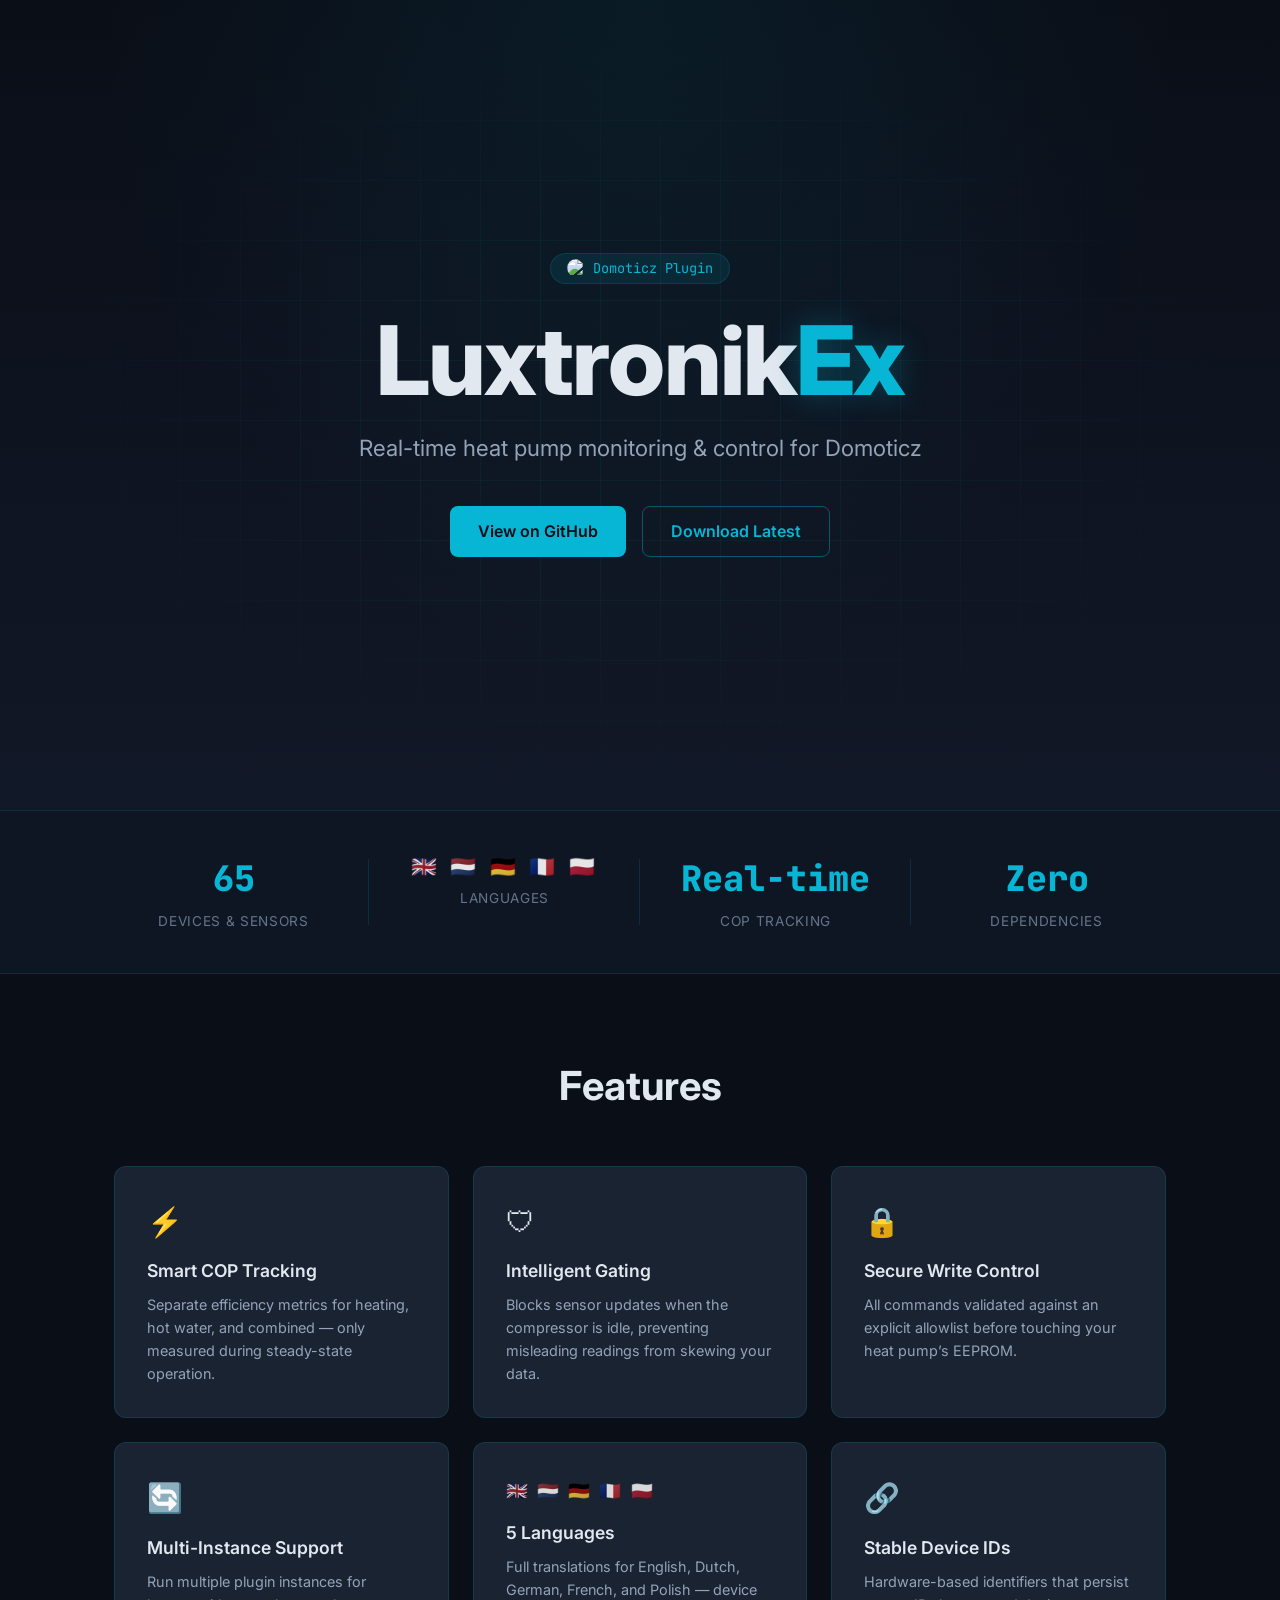
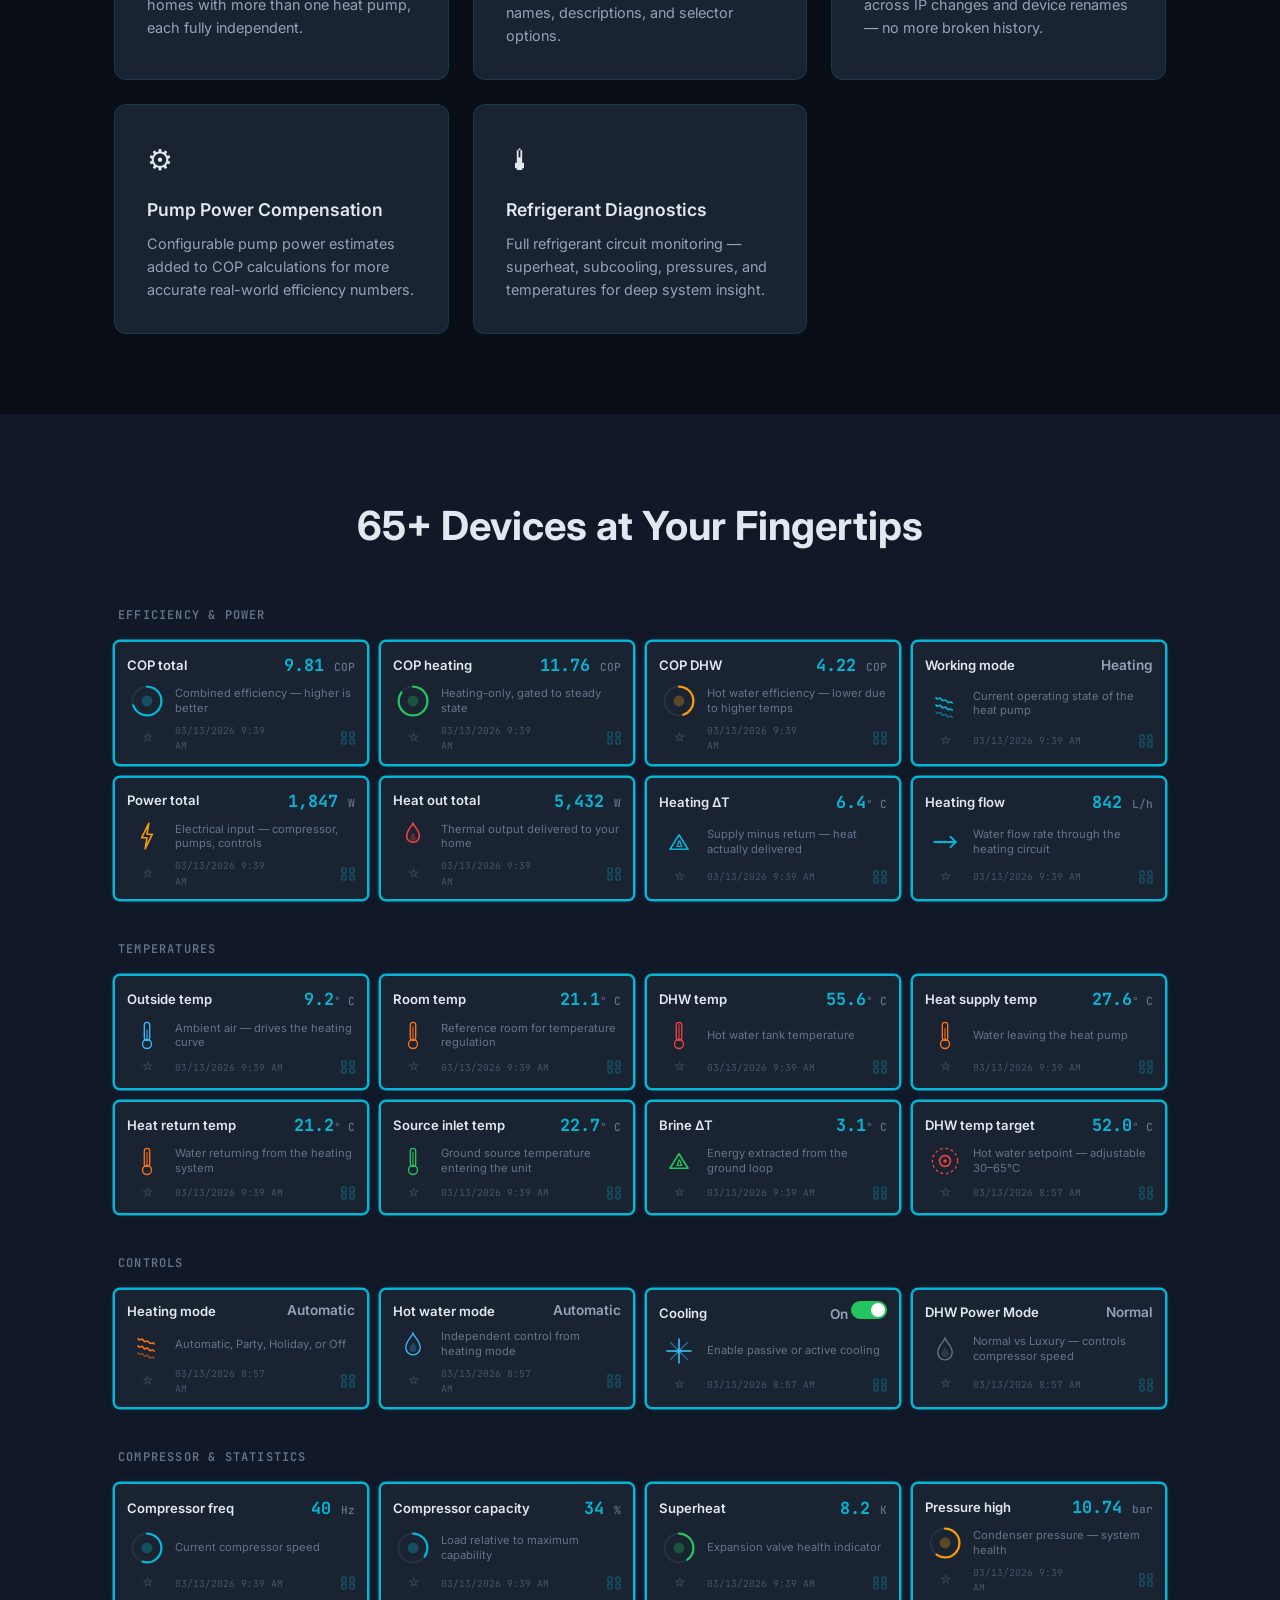
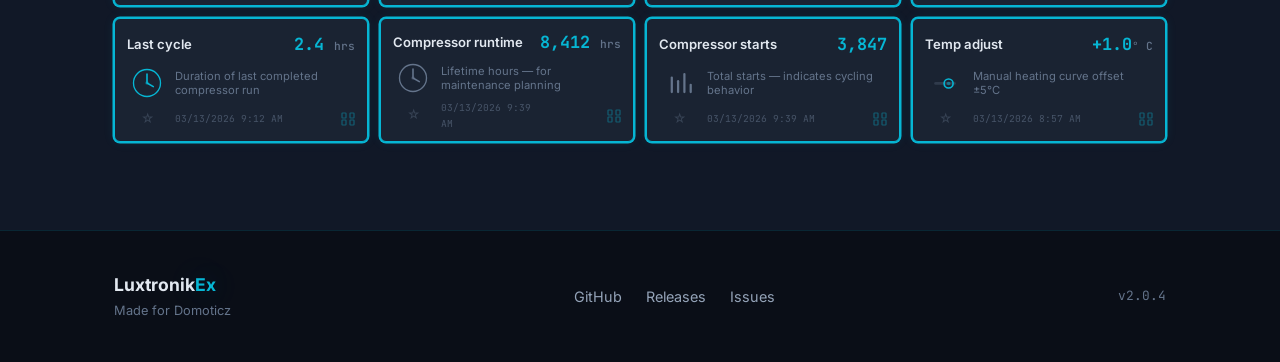
==== commit 2f61489d: "feat(site): update features, flags styling, and device count - Add Pump Power Compensation and Refri" ====
--- a/site/index.html
+++ b/site/index.html
@@ -4,7 +4,7 @@
     <meta charset="UTF-8">
     <meta name="viewport" content="width=device-width, initial-scale=1.0">
     <title>Luxtronik Domoticz Plugin v2</title>
-    <meta name="description" content="Real-time heat pump monitoring and control for Domoticz. 62 devices, 5 languages, smart COP tracking.">
+    <meta name="description" content="Real-time heat pump monitoring and control for Domoticz. 65+ devices, 5 languages, smart COP tracking.">
     <link rel="preconnect" href="https://fonts.googleapis.com">
     <link rel="preconnect" href="https://fonts.gstatic.com" crossorigin>
     <link href="https://fonts.googleapis.com/css2?family=Inter:wght@400;500;600;700;800&family=JetBrains+Mono:wght@400;500&display=swap" rel="stylesheet">
@@ -32,11 +32,11 @@
     <section id="stats" class="stats">
         <div class="container stats__grid">
             <div class="stats__item">
-                <span class="stats__number">62</span>
+                <span class="stats__number">65+</span>
                 <span class="stats__label">Devices &amp; Sensors</span>
             </div>
             <div class="stats__item">
-                <span class="stats__number">5</span>
+                <span class="stats__number stats__number--flags">&#x1F1EC;&#x1F1E7; &#x1F1F3;&#x1F1F1; &#x1F1E9;&#x1F1EA; &#x1F1EB;&#x1F1F7; &#x1F1F5;&#x1F1F1;</span>
                 <span class="stats__label">Languages</span>
             </div>
             <div class="stats__item">
@@ -76,15 +76,25 @@
                     <p class="feature-card__desc">Run multiple plugin instances for homes with more than one heat pump, each fully independent.</p>
                 </div>
                 <div class="feature-card">
-                    <div class="feature-card__icon">&#x1F310;</div>
+                    <div class="feature-card__icon feature-card__icon--flags">&#x1F1EC;&#x1F1E7; &#x1F1F3;&#x1F1F1; &#x1F1E9;&#x1F1EA; &#x1F1EB;&#x1F1F7; &#x1F1F5;&#x1F1F1;</div>
                     <h3 class="feature-card__title">5 Languages</h3>
-                    <p class="feature-card__desc">Full translations for EN, NL, DE, FR, and PL &mdash; including device names, descriptions, and selector options.</p>
+                    <p class="feature-card__desc">Full translations for English, Dutch, German, French, and Polish &mdash; device names, descriptions, and selector options.</p>
                 </div>
                 <div class="feature-card">
                     <div class="feature-card__icon">&#x1F517;</div>
                     <h3 class="feature-card__title">Stable Device IDs</h3>
                     <p class="feature-card__desc">Hardware-based identifiers that persist across IP changes and device renames &mdash; no more broken history.</p>
                 </div>
+                <div class="feature-card">
+                    <div class="feature-card__icon">&#x2699;</div>
+                    <h3 class="feature-card__title">Pump Power Compensation</h3>
+                    <p class="feature-card__desc">Configurable pump power estimates added to COP calculations for more accurate real-world efficiency numbers.</p>
+                </div>
+                <div class="feature-card">
+                    <div class="feature-card__icon">&#x1F321;</div>
+                    <h3 class="feature-card__title">Refrigerant Diagnostics</h3>
+                    <p class="feature-card__desc">Full refrigerant circuit monitoring &mdash; superheat, subcooling, pressures, and temperatures for deep system insight.</p>
+                </div>
             </div>
         </div>
     </section>
@@ -92,7 +102,7 @@
     <!-- Device Cards -->
     <section id="devices" class="devices">
         <div class="container">
-            <h2 class="section__title">62 Devices at Your Fingertips</h2>
+            <h2 class="section__title">65+ Devices at Your Fingertips</h2>
 
             <h3 class="devices__group-label">Efficiency &amp; Power</h3>
             <div class="devices__grid">
@@ -376,7 +386,7 @@
                 <a href="https://github.com/Rouzax/luxtronik-domoticz-plugin-v2/releases">Releases</a>
                 <a href="https://github.com/Rouzax/luxtronik-domoticz-plugin-v2/issues">Issues</a>
             </nav>
-            <span class="footer__version">v2.0.2</span>
+            <span class="footer__version">v2.0.4</span>
         </div>
     </footer>
 
--- a/site/style.css
+++ b/site/style.css
@@ -187,6 +187,13 @@
     letter-spacing: 0.05em;
 }
 
+.stats__number--flags {
+    font-size: clamp(0.9rem, 2vw, 1.3rem);
+    letter-spacing: 0.15em;
+    filter: grayscale(0.3) brightness(0.9);
+    font-family: system-ui, -apple-system, sans-serif;
+}
+
 .stats__number--animated {
     opacity: 0;
     transition: opacity 0.8s ease-out;
@@ -238,6 +245,13 @@
 .feature-card__icon {
     font-size: 1.8rem;
     margin-bottom: 0.75rem;
+}
+
+.feature-card__icon--flags {
+    font-size: 1.1rem;
+    letter-spacing: 0.12em;
+    filter: grayscale(0.35) brightness(0.85);
+    line-height: 1.8;
 }
 
 .feature-card__title {
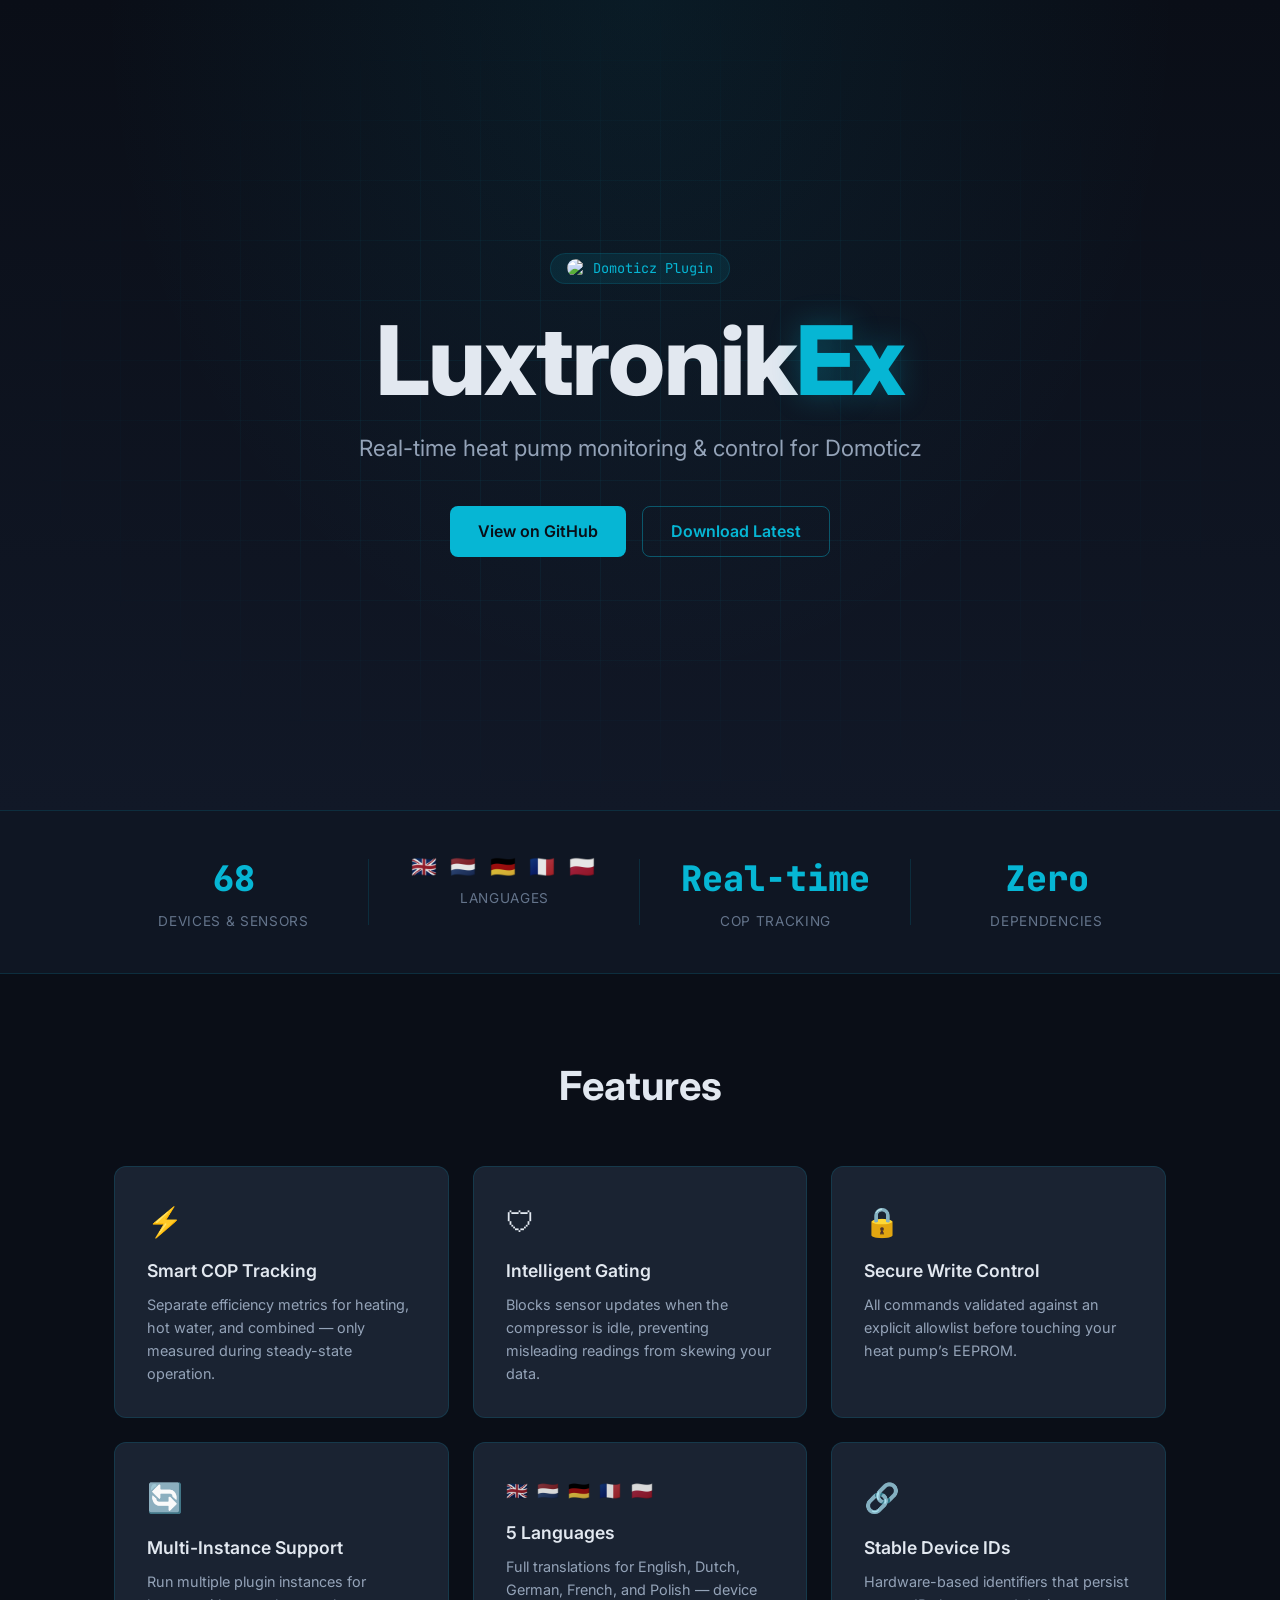
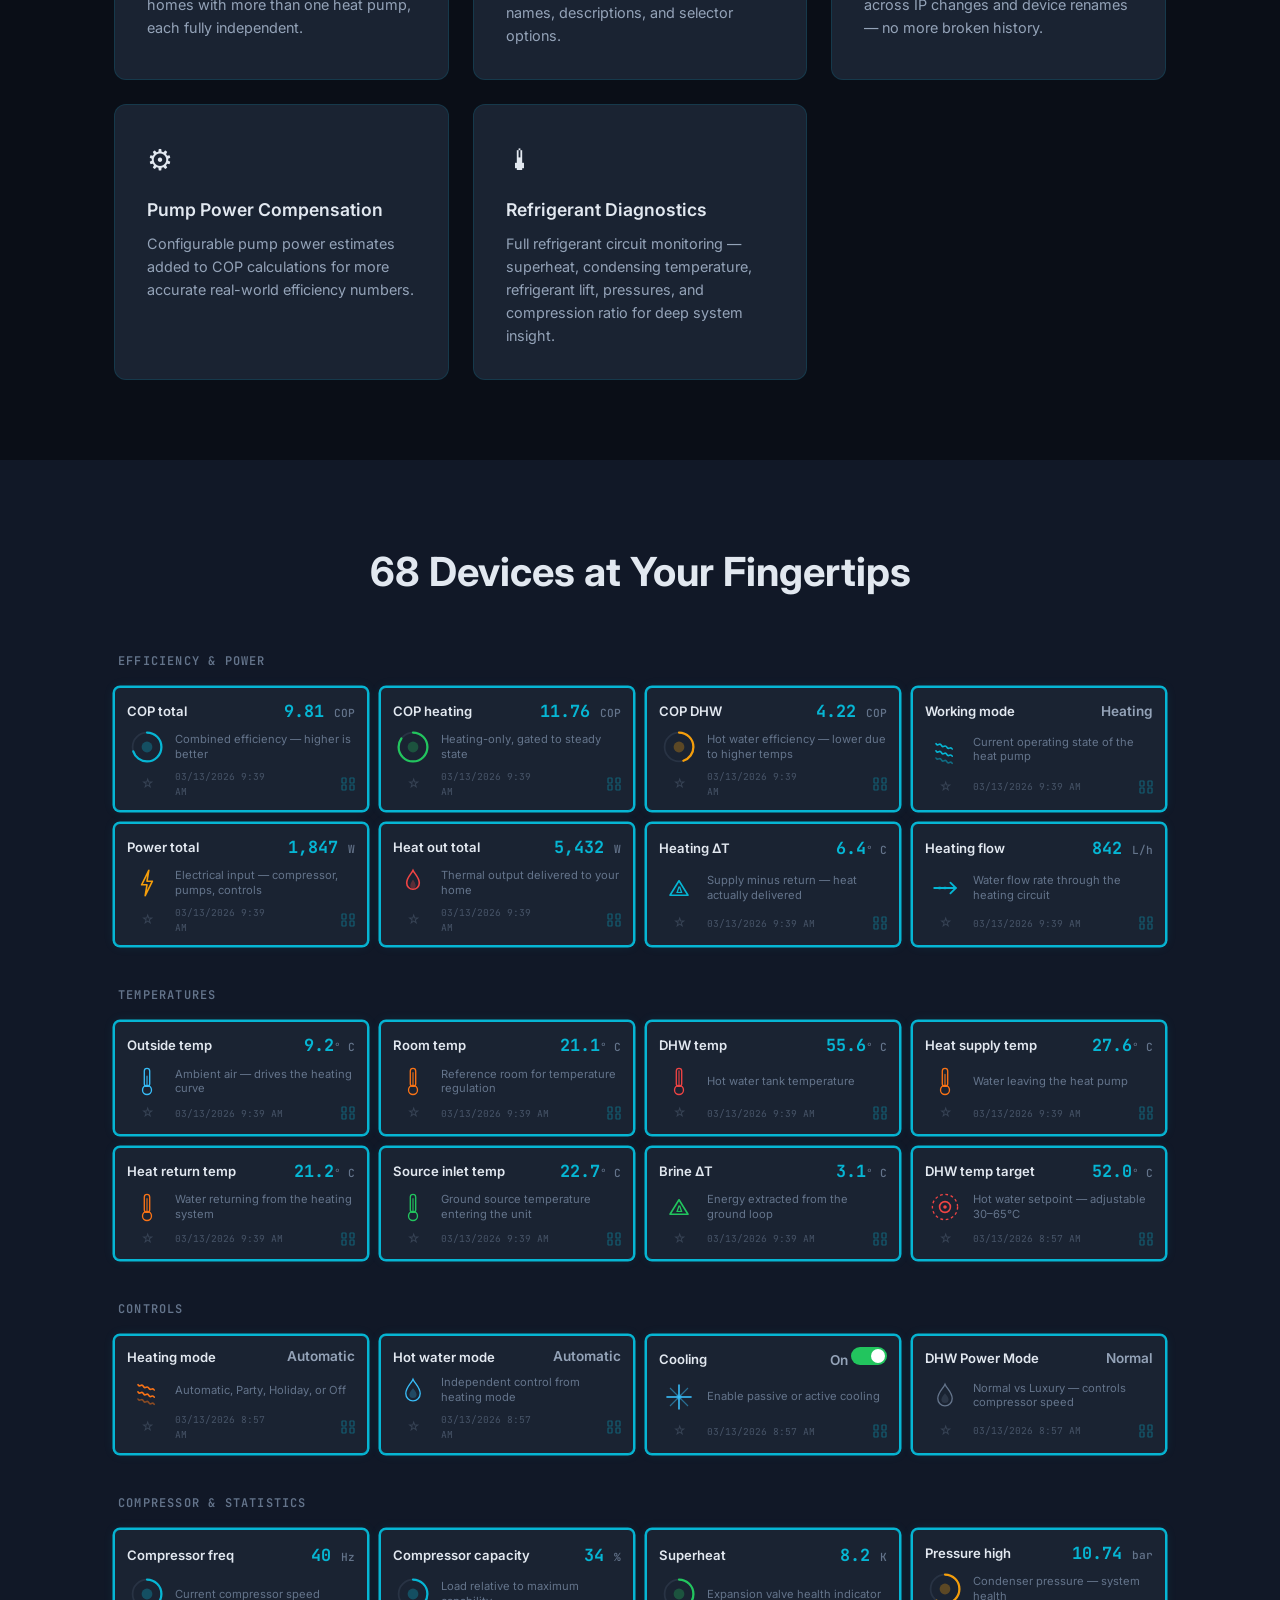
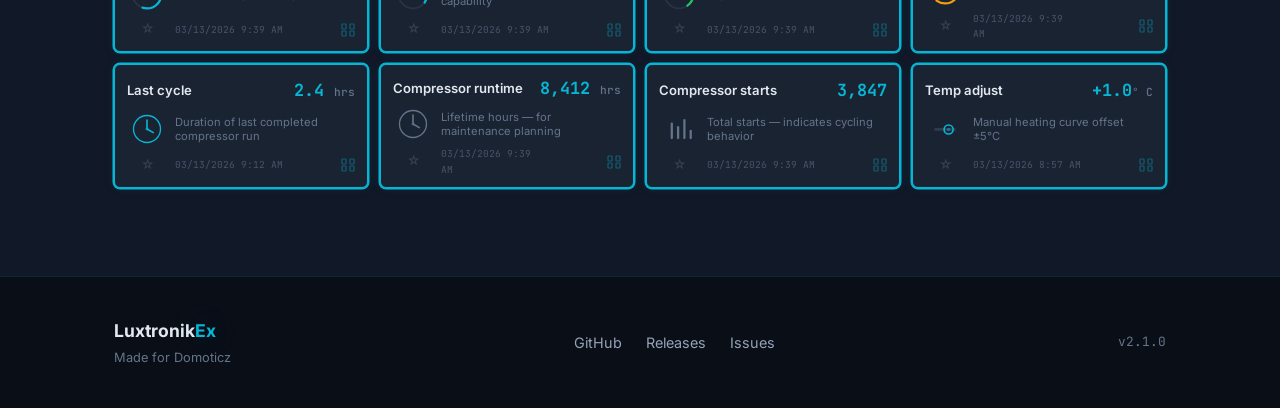
==== commit cf8f18a3: "docs: update README and site for 2.1.0 refrigerant metrics" ====
--- a/site/index.html
+++ b/site/index.html
@@ -4,7 +4,7 @@
     <meta charset="UTF-8">
     <meta name="viewport" content="width=device-width, initial-scale=1.0">
     <title>Luxtronik Domoticz Plugin v2</title>
-    <meta name="description" content="Real-time heat pump monitoring and control for Domoticz. 65+ devices, 5 languages, smart COP tracking.">
+    <meta name="description" content="Real-time heat pump monitoring and control for Domoticz. 68 devices, 5 languages, smart COP tracking.">
     <link rel="preconnect" href="https://fonts.googleapis.com">
     <link rel="preconnect" href="https://fonts.gstatic.com" crossorigin>
     <link href="https://fonts.googleapis.com/css2?family=Inter:wght@400;500;600;700;800&family=JetBrains+Mono:wght@400;500&display=swap" rel="stylesheet">
@@ -32,7 +32,7 @@
     <section id="stats" class="stats">
         <div class="container stats__grid">
             <div class="stats__item">
-                <span class="stats__number">65+</span>
+                <span class="stats__number">68</span>
                 <span class="stats__label">Devices &amp; Sensors</span>
             </div>
             <div class="stats__item">
@@ -93,7 +93,7 @@
                 <div class="feature-card">
                     <div class="feature-card__icon">&#x1F321;</div>
                     <h3 class="feature-card__title">Refrigerant Diagnostics</h3>
-                    <p class="feature-card__desc">Full refrigerant circuit monitoring &mdash; superheat, subcooling, pressures, and temperatures for deep system insight.</p>
+                    <p class="feature-card__desc">Full refrigerant circuit monitoring &mdash; superheat, condensing temperature, refrigerant lift, pressures, and compression ratio for deep system insight.</p>
                 </div>
             </div>
         </div>
@@ -102,7 +102,7 @@
     <!-- Device Cards -->
     <section id="devices" class="devices">
         <div class="container">
-            <h2 class="section__title">65+ Devices at Your Fingertips</h2>
+            <h2 class="section__title">68 Devices at Your Fingertips</h2>
 
             <h3 class="devices__group-label">Efficiency &amp; Power</h3>
             <div class="devices__grid">
@@ -386,7 +386,7 @@
                 <a href="https://github.com/Rouzax/luxtronik-domoticz-plugin-v2/releases">Releases</a>
                 <a href="https://github.com/Rouzax/luxtronik-domoticz-plugin-v2/issues">Issues</a>
             </nav>
-            <span class="footer__version">v2.0.4</span>
+            <span class="footer__version">v2.1.0</span>
         </div>
     </footer>
 
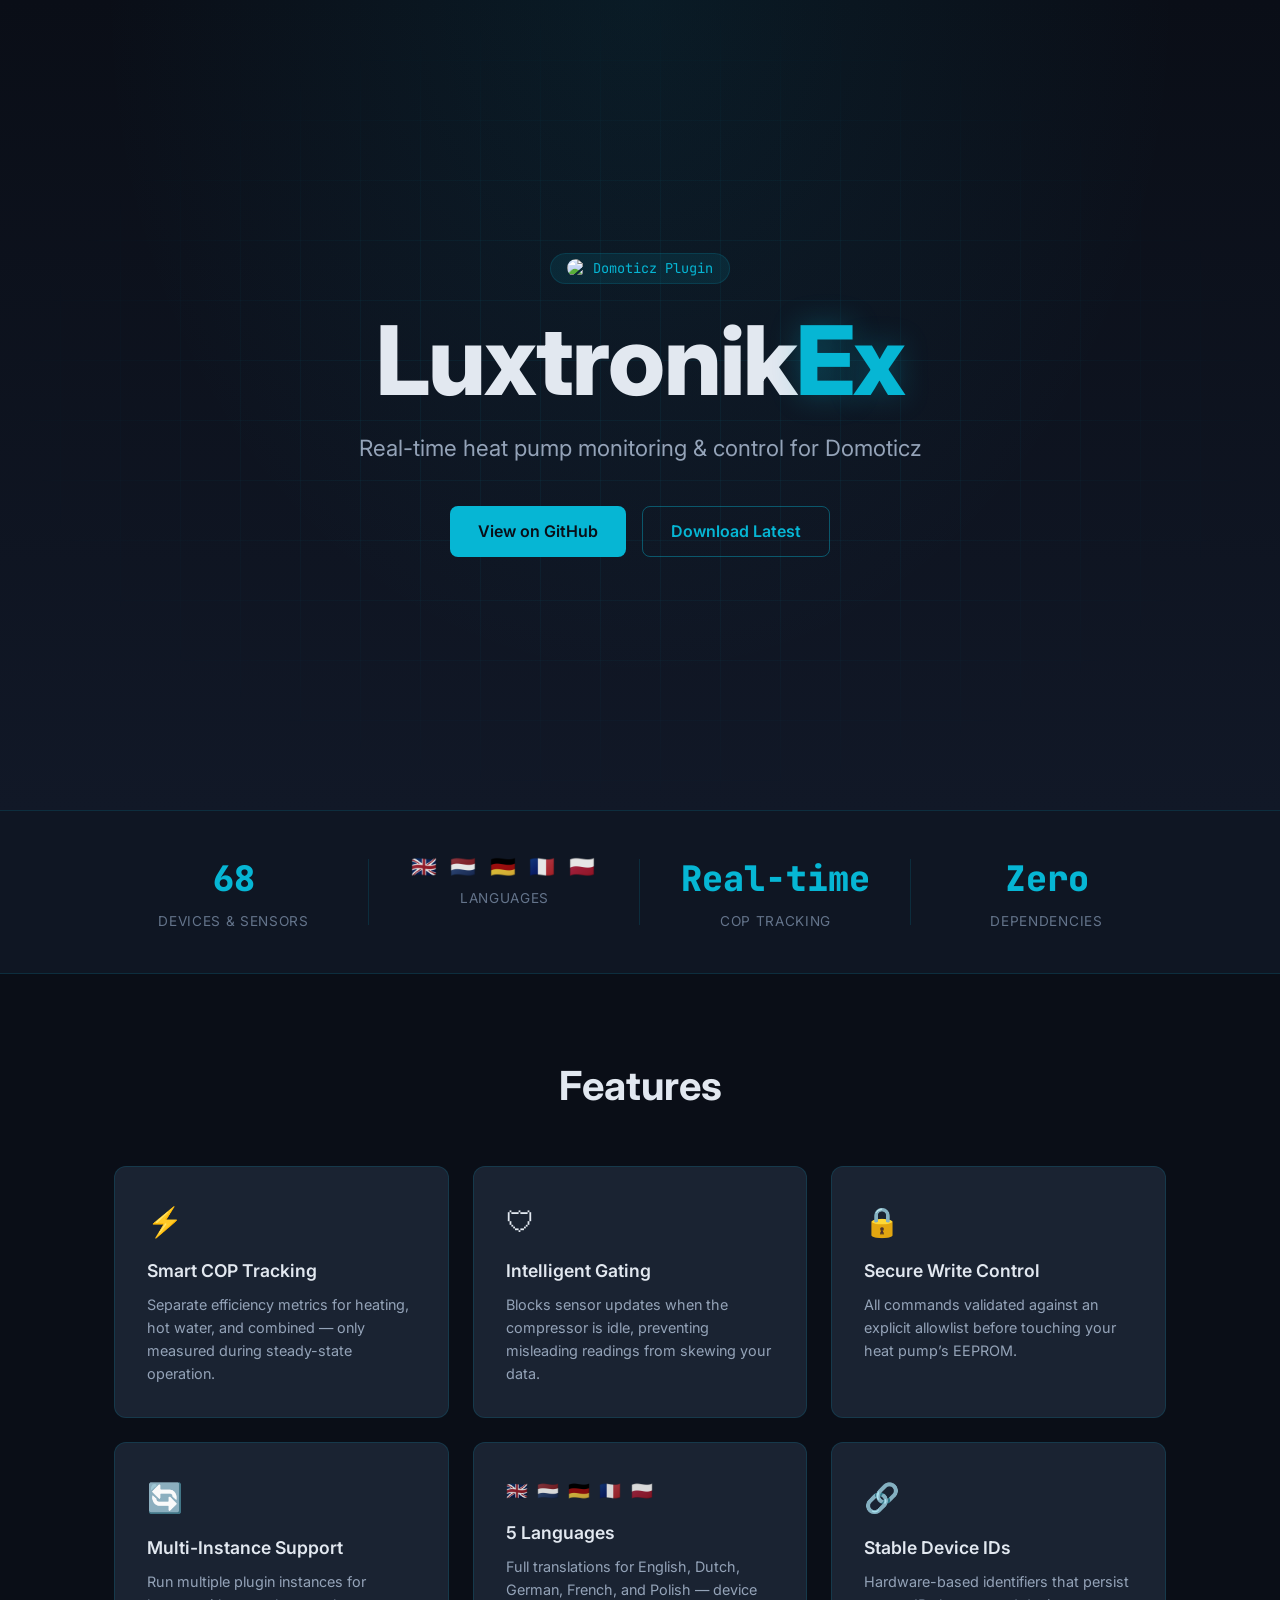
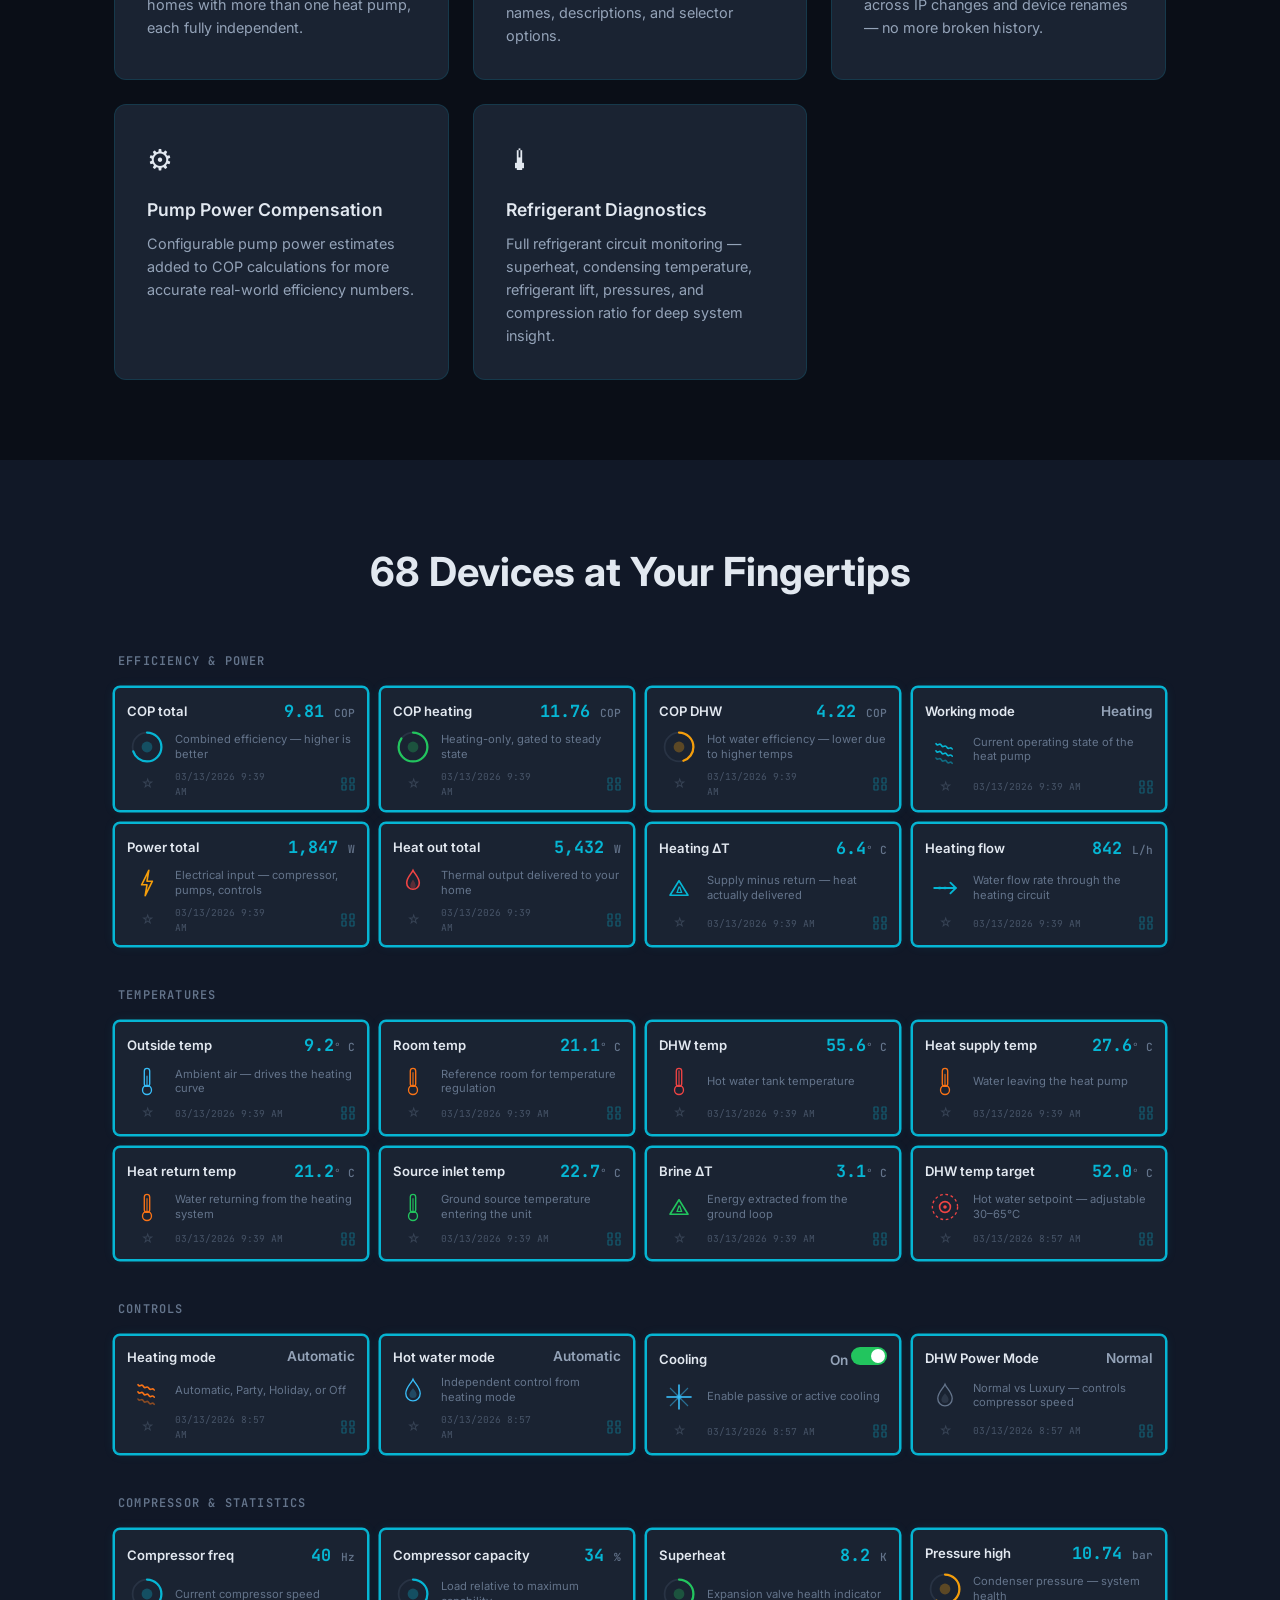
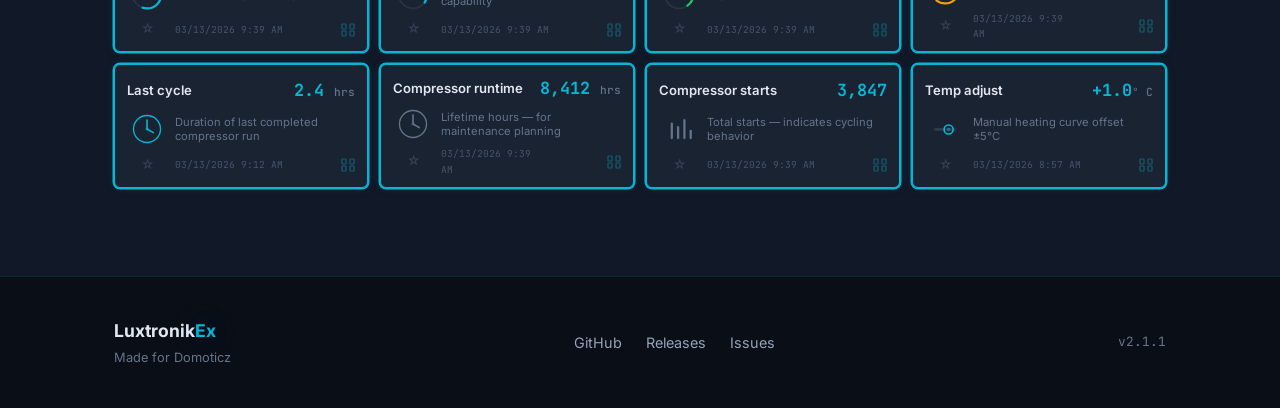
==== commit 6ed16980: "feat: add externallink to plugin definition (2.1.1) Adds externallink to the GitHub repo in the plug" ====
--- a/site/index.html
+++ b/site/index.html
@@ -386,7 +386,7 @@
                 <a href="https://github.com/Rouzax/luxtronik-domoticz-plugin-v2/releases">Releases</a>
                 <a href="https://github.com/Rouzax/luxtronik-domoticz-plugin-v2/issues">Issues</a>
             </nav>
-            <span class="footer__version">v2.1.0</span>
+            <span class="footer__version">v2.1.1</span>
         </div>
     </footer>
 
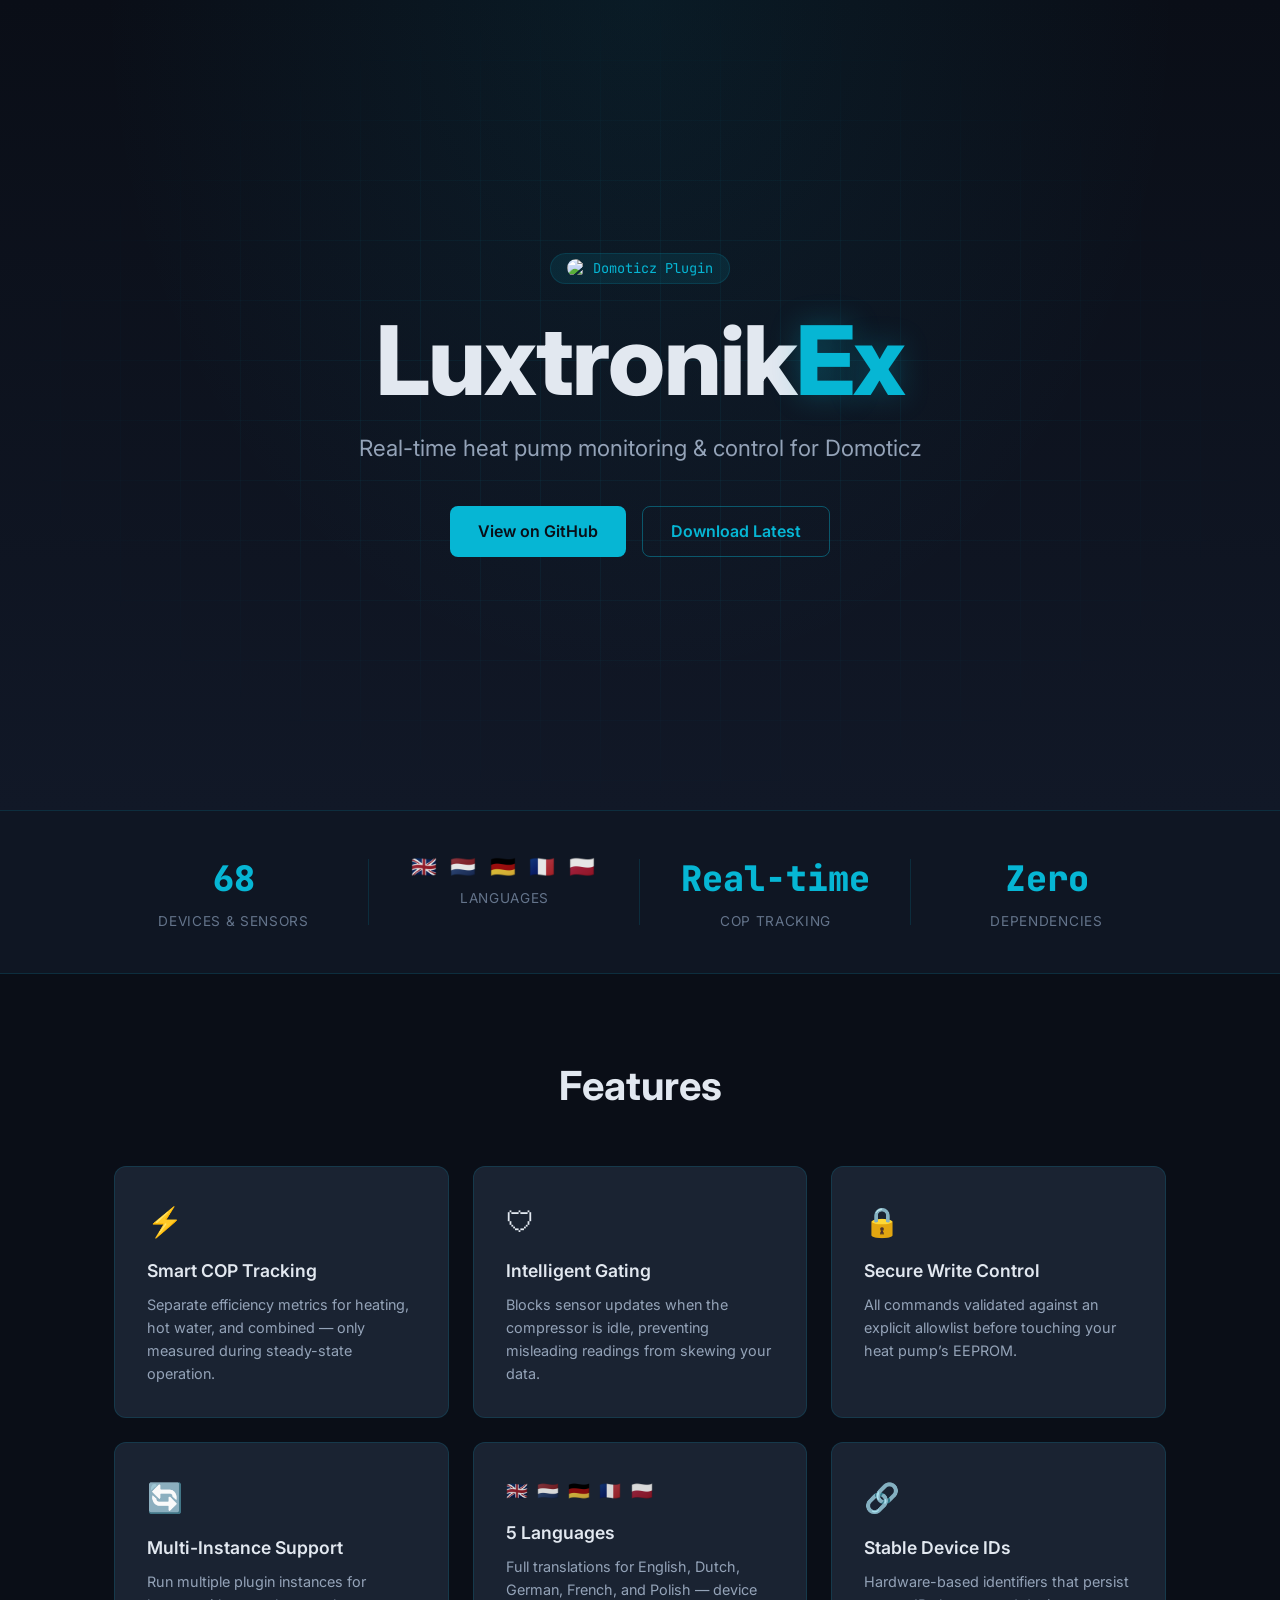
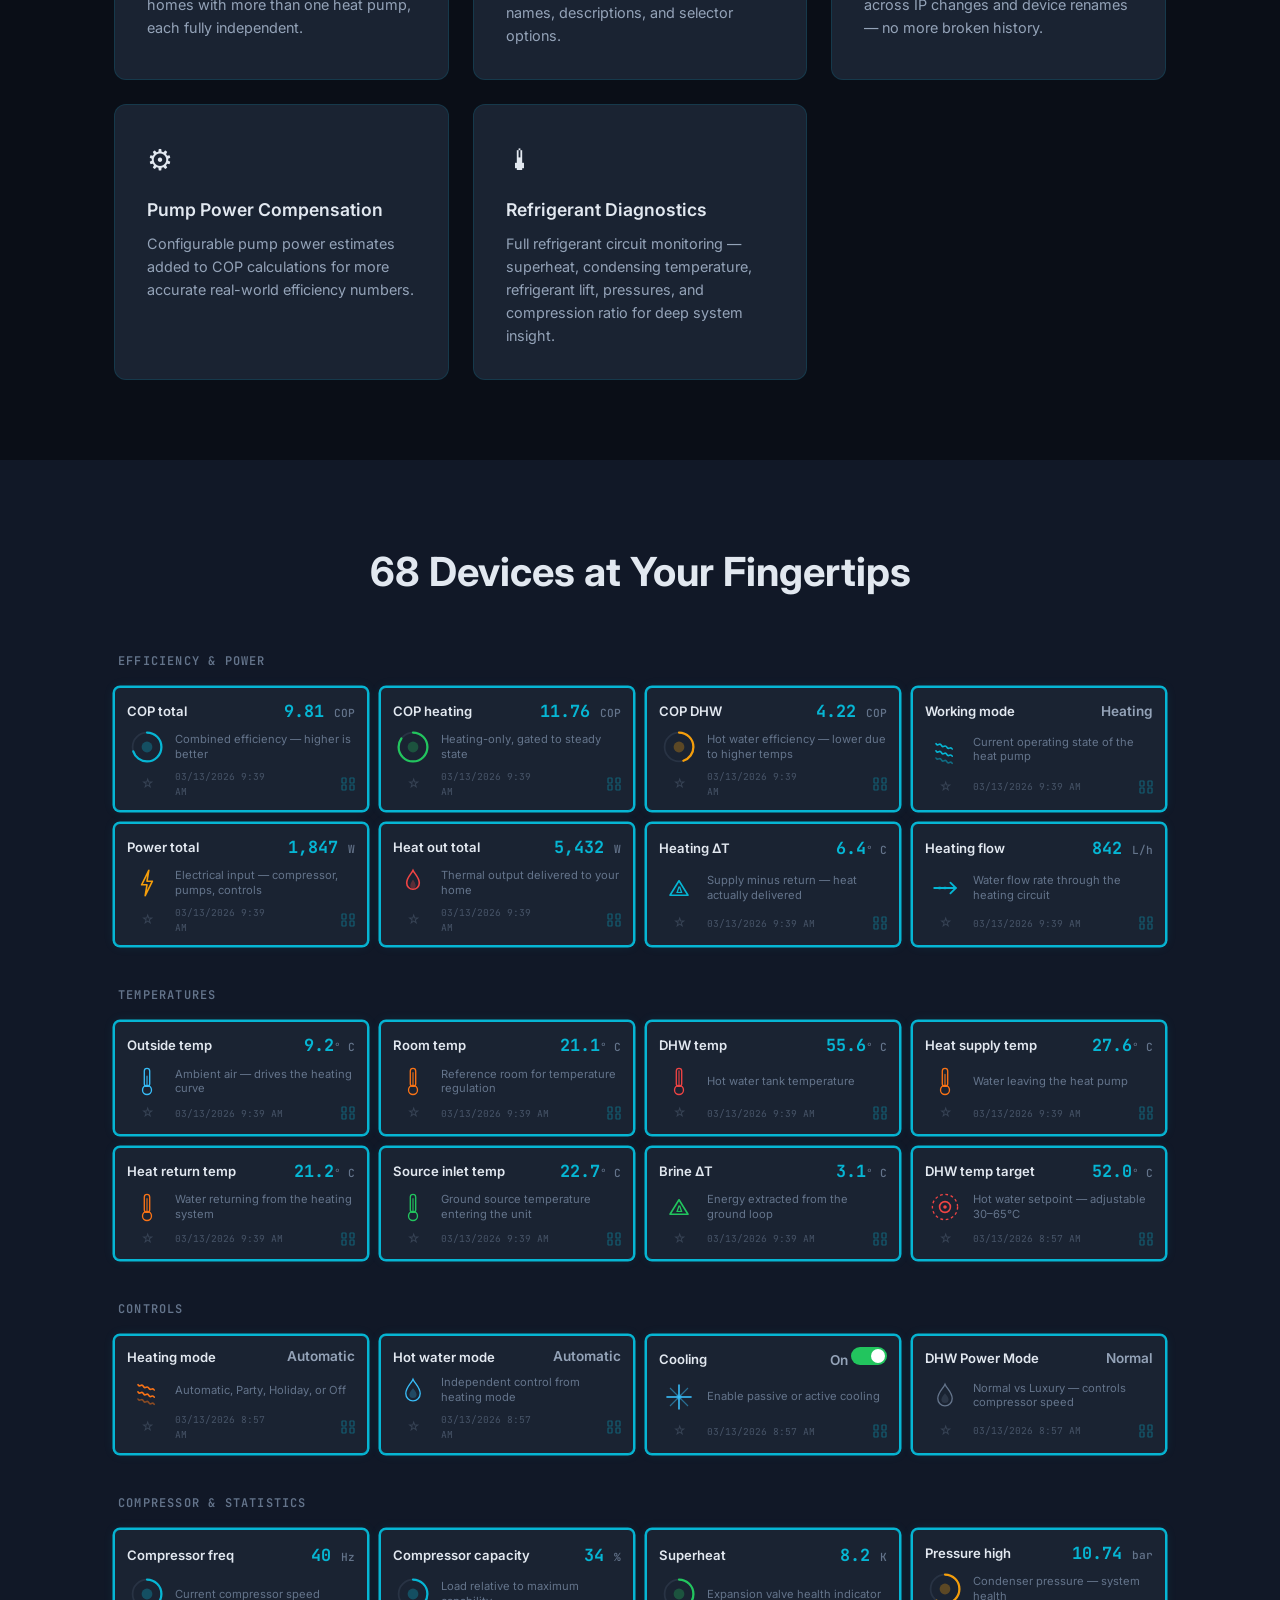
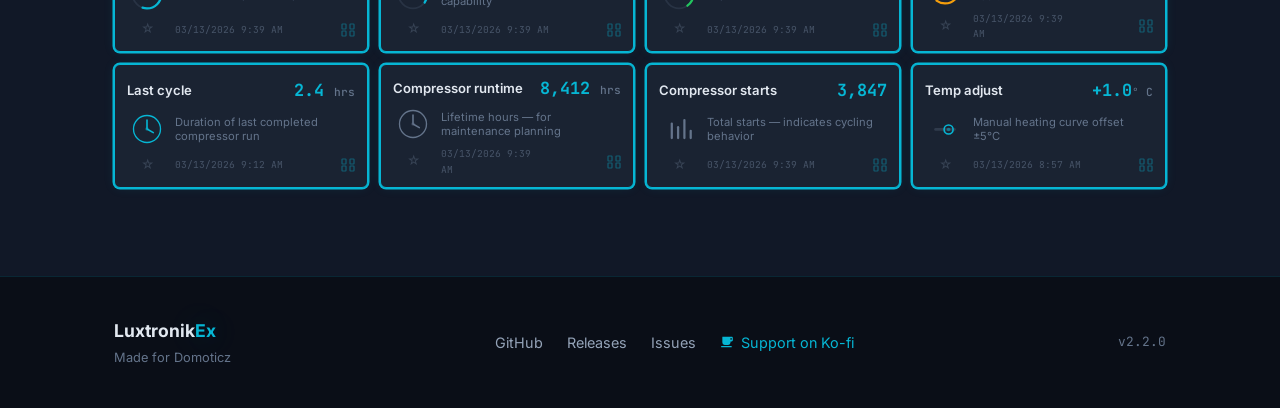
==== commit c80e3e89: "docs: add Ko-fi support links and refresh landing page version Add .github/FUNDING.yml for the GitHu" ====
--- a/site/index.html
+++ b/site/index.html
@@ -385,8 +385,12 @@
                 <a href="https://github.com/Rouzax/luxtronik-domoticz-plugin-v2">GitHub</a>
                 <a href="https://github.com/Rouzax/luxtronik-domoticz-plugin-v2/releases">Releases</a>
                 <a href="https://github.com/Rouzax/luxtronik-domoticz-plugin-v2/issues">Issues</a>
+                <a href="https://ko-fi.com/O0W221GBUG" class="footer__support" target="_blank" rel="noopener">
+                    <svg width="14" height="14" viewBox="0 0 24 24" fill="currentColor" aria-hidden="true"><path d="M2,21H20V19H2M20,8H18V5H20M20,3H4V13A4,4 0 0,0 8,17H14A4,4 0 0,0 18,13V11H20A2,2 0 0,0 22,9V5C22,3.89 21.1,3 20,3Z"/></svg>
+                    Support on Ko-fi
+                </a>
             </nav>
-            <span class="footer__version">v2.1.1</span>
+            <span class="footer__version">v2.2.0</span>
         </div>
     </footer>
 
--- a/site/style.css
+++ b/site/style.css
@@ -536,6 +536,14 @@
 
 .footer__links a:hover { color: var(--accent); }
 
+.footer__links a.footer__support {
+    display: inline-flex;
+    align-items: center;
+    gap: 0.4rem;
+    color: var(--accent);
+    white-space: nowrap;
+}
+
 .footer__version {
     font-family: var(--font-mono);
     font-size: 0.8rem;
@@ -544,4 +552,5 @@
 
 @media (max-width: 640px) {
     .footer__content { flex-direction: column; text-align: center; }
-}
+    .footer__links { flex-wrap: wrap; justify-content: center; }
+}
